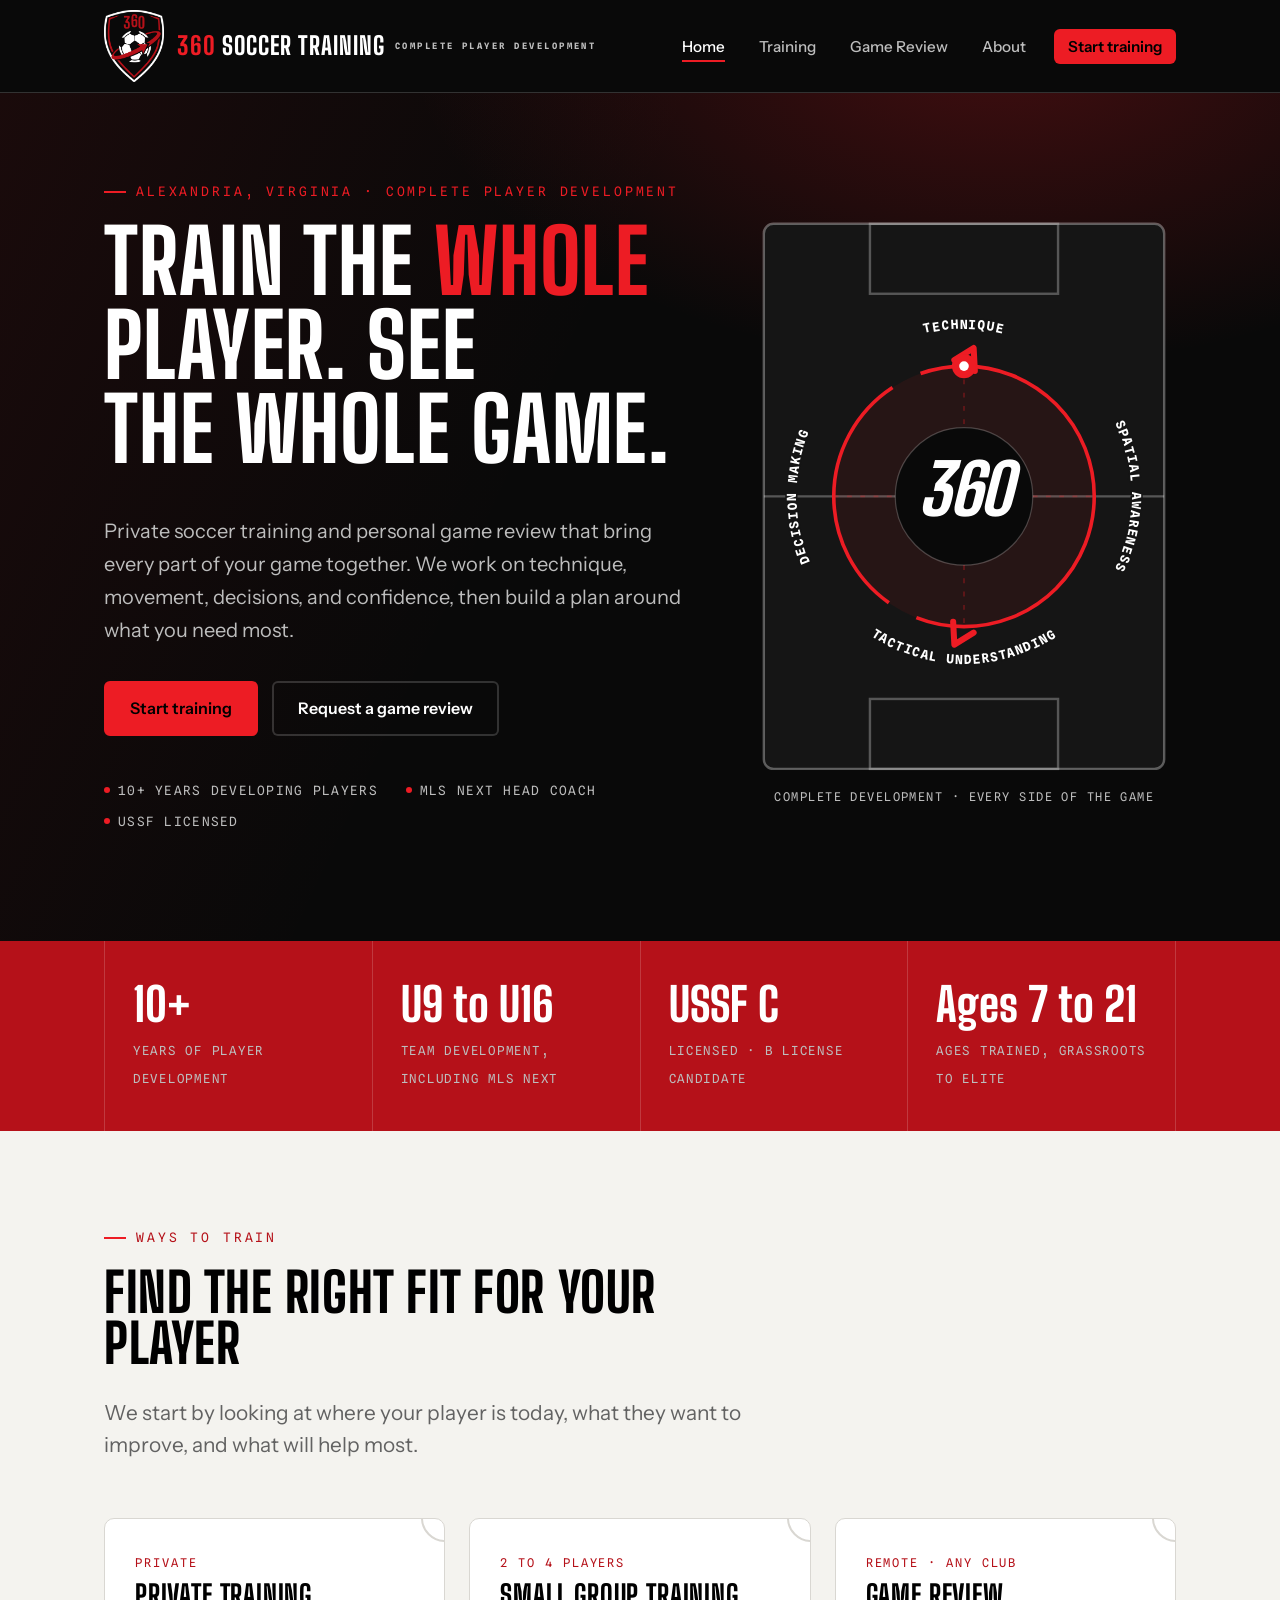
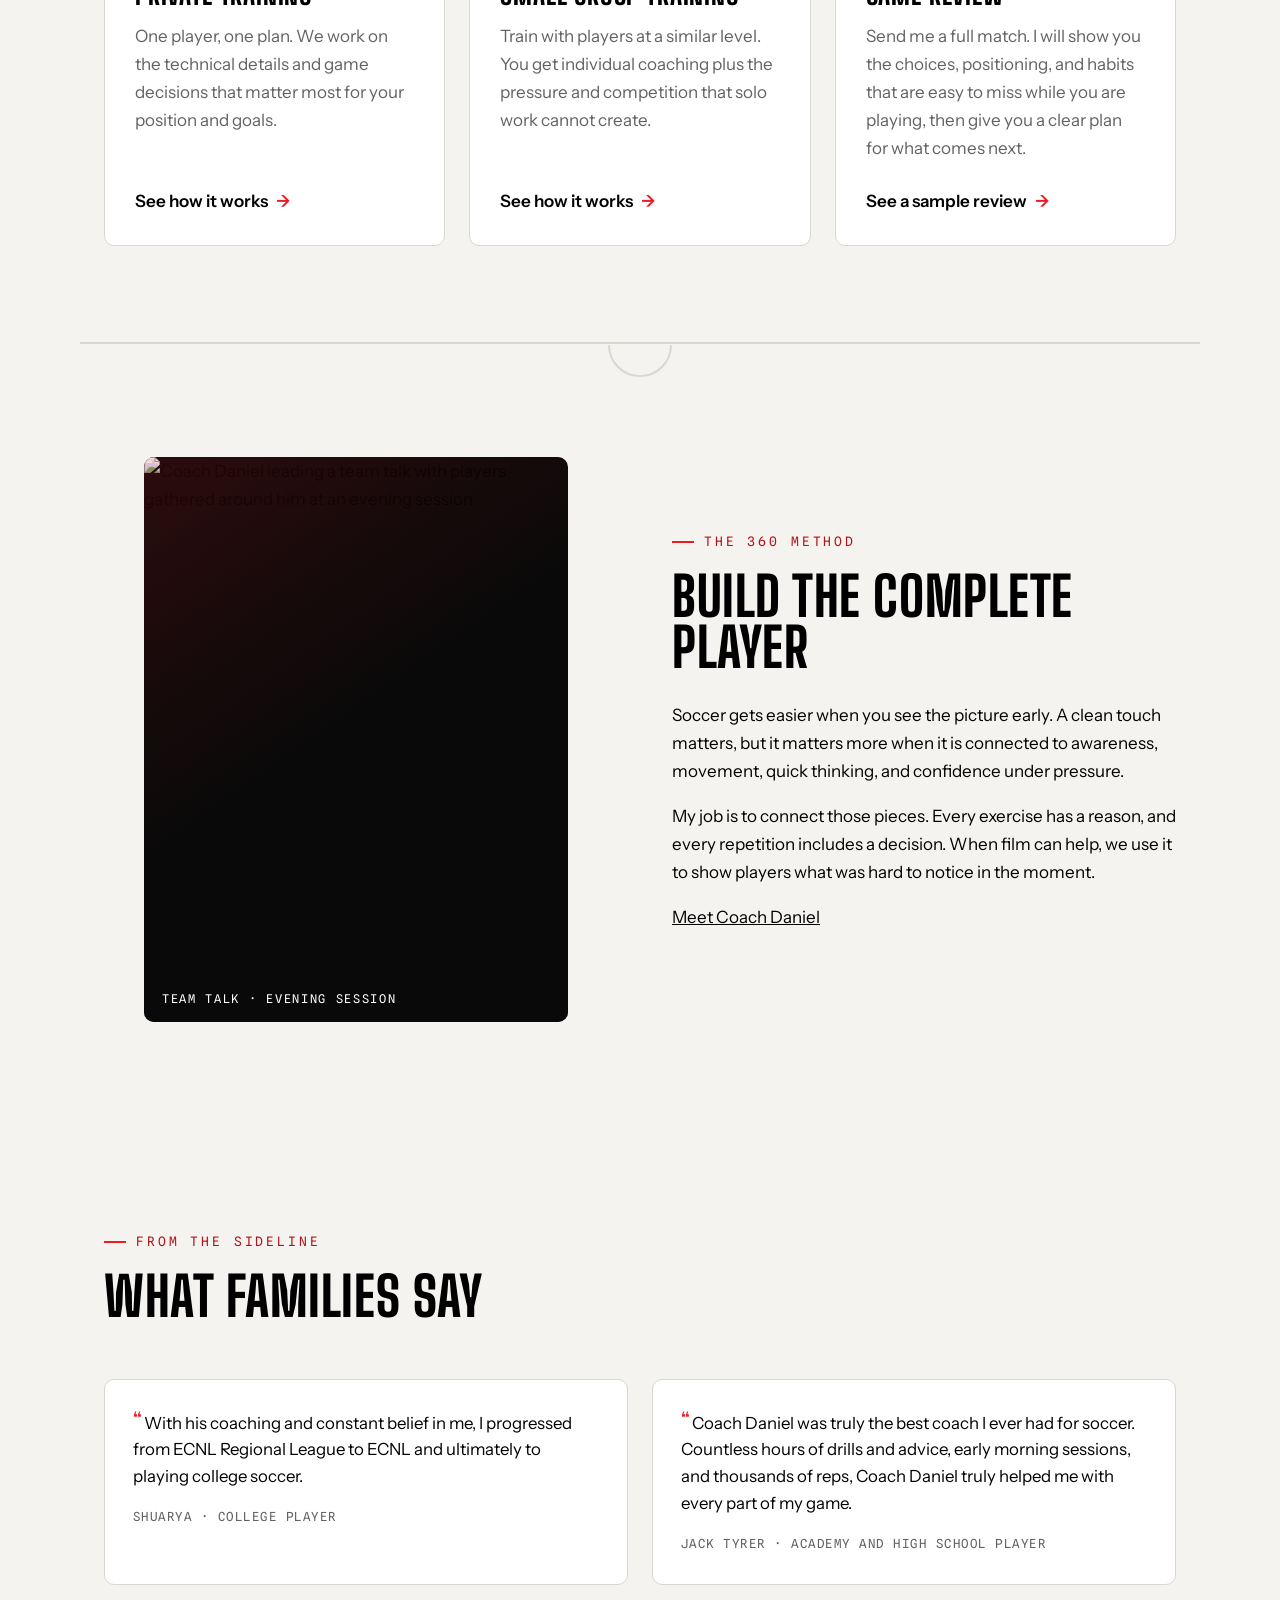
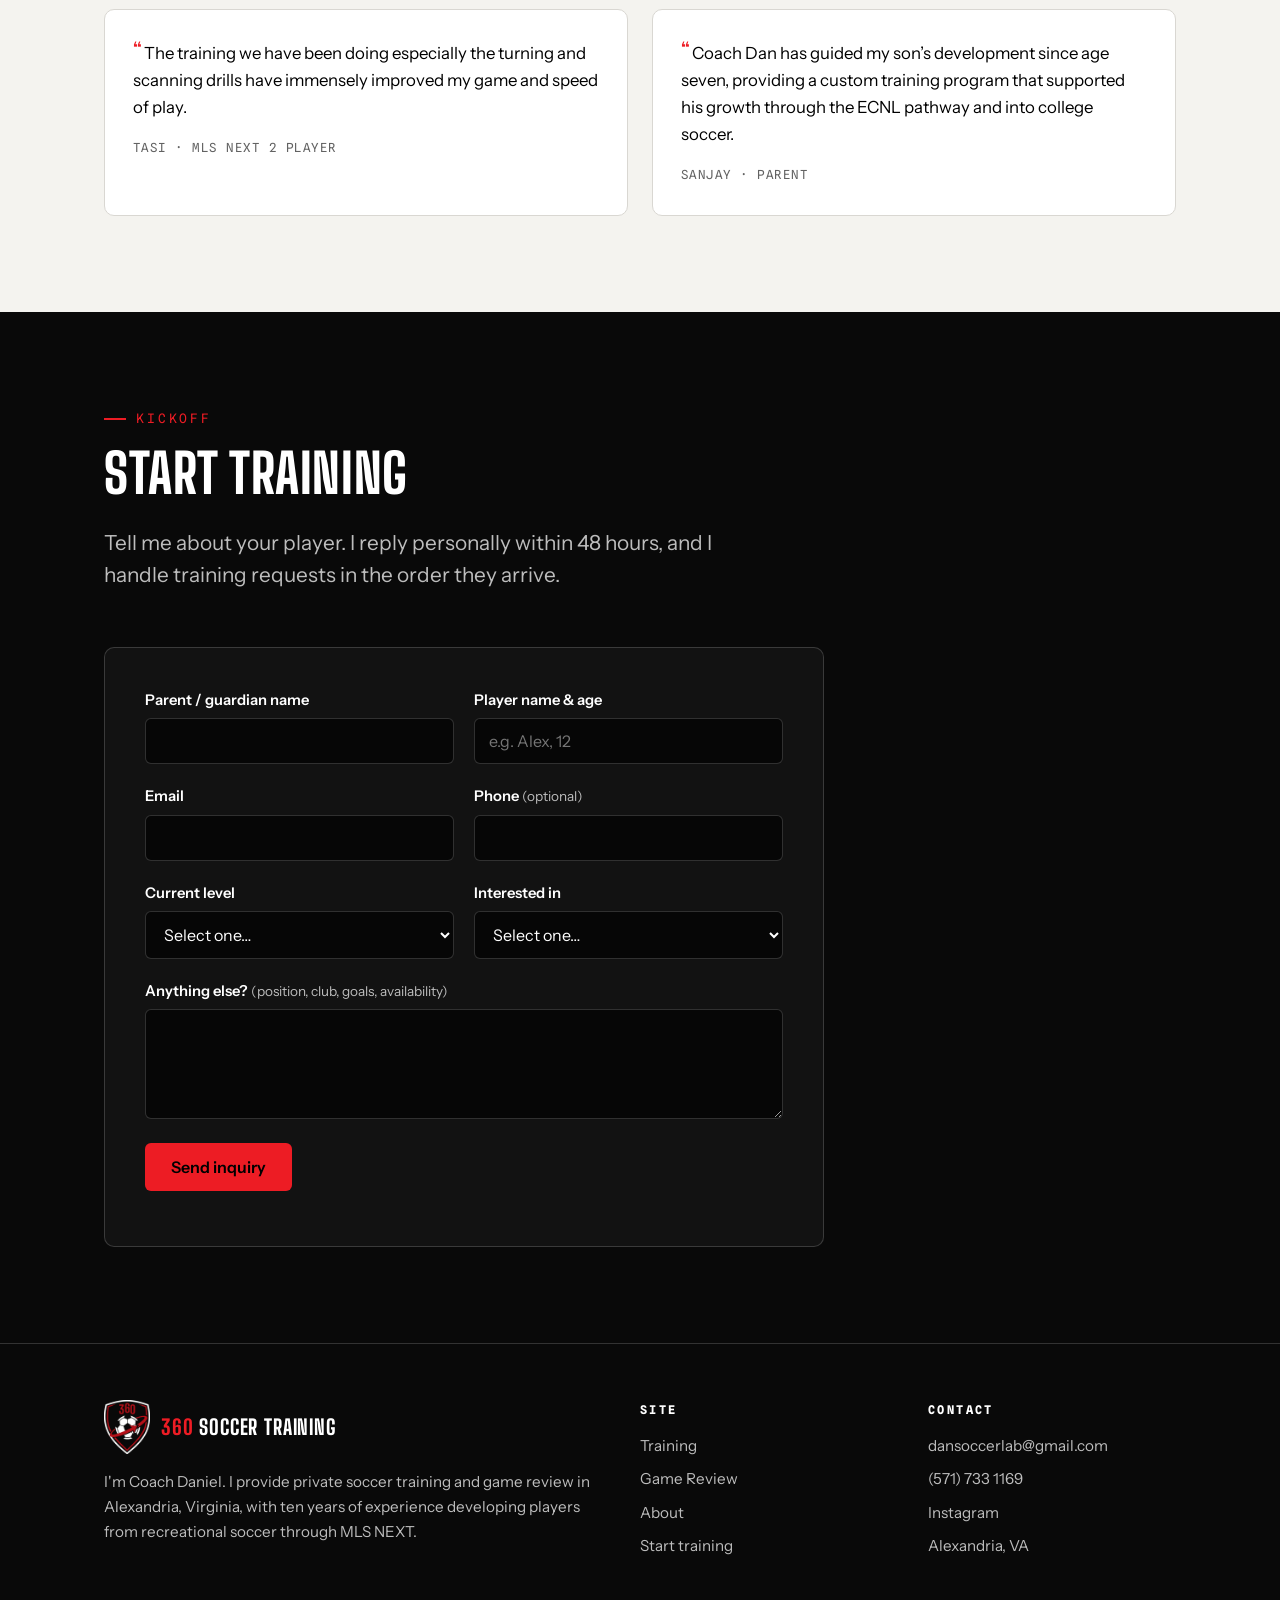
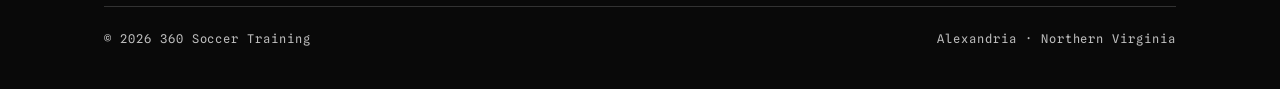
==== index.html @ 2512e30a "Curve and strengthen player development labels" ====
<!DOCTYPE html>
<html lang="en">
<head>
  <meta charset="UTF-8">
  <meta name="viewport" content="width=device-width, initial-scale=1.0">
  <title>360 Soccer Training | Private Soccer Training and Game Review in Alexandria, VA</title>
  <meta name="description" content="360 Soccer Training offers private soccer coaching and personal game review in Alexandria, Virginia. Players improve their technique, awareness, decisions, and confidence.">
  <meta property="og:title" content="360 Soccer Training">
  <meta property="og:description" content="Private training and personal game review that help players see the game clearly and play with confidence.">
  <meta property="og:type" content="website">
  <meta property="og:site_name" content="360 Soccer Training">
  <meta property="og:url" content="https://360-soccer-training.vercel.app/">
  <meta property="og:image" content="https://360-soccer-training.vercel.app/images/og-card.png?v=2">
  <meta property="og:image:width" content="2400">
  <meta property="og:image:height" content="1260">
  <meta name="twitter:card" content="summary_large_image">
  <meta name="twitter:title" content="360 Soccer Training">
  <meta name="twitter:description" content="Private training and personal game review that help players see the game clearly and play with confidence.">
  <meta name="twitter:image" content="https://360-soccer-training.vercel.app/images/og-card.png?v=2">
  <link rel="apple-touch-icon" href="/apple-touch-icon.png?v=2">
  <link rel="icon" type="image/png" href="/images/logo-360-icon.png">
  <link rel="preconnect" href="https://fonts.googleapis.com">
  <link rel="preconnect" href="https://fonts.gstatic.com" crossorigin>
  <link href="https://fonts.googleapis.com/css2?family=Big+Shoulders+Display:wght@600;700;800&amp;family=Instrument+Sans:ital,wght@0,400;0,500;0,600;1,400&amp;family=Spline+Sans+Mono:wght@400;500&amp;display=swap" rel="stylesheet">
  <link rel="stylesheet" href="styles.css">
  <script type="application/ld+json">
  {
    "@context": "https://schema.org",
    "@type": "SportsActivityLocation",
    "name": "360 Soccer Training",
    "description": "Private sessions, small group training, and remote game review for youth soccer players with a USSF licensed coach who has MLS NEXT experience.",
    "url": "https://360-soccer-training.vercel.app/",
    "image": "https://360-soccer-training.vercel.app/images/og-card.png?v=2",
    "email": "dansoccerlab@gmail.com",
    "telephone": "+15717331169",
    "areaServed": [
      { "@type": "City", "name": "Alexandria" },
      { "@type": "AdministrativeArea", "name": "Northern Virginia" }
    ],
    "address": {
      "@type": "PostalAddress",
      "addressLocality": "Alexandria",
      "addressRegion": "VA",
      "addressCountry": "US"
    },
    "founder": {
      "@type": "Person",
      "name": "Coach Daniel",
      "jobTitle": "Soccer Coach",
      "description": "USSF C licensed youth soccer coach and USSF B License candidate with a decade of player development experience, including MLS NEXT head coaching."
    },
    "makesOffer": [
      { "@type": "Offer", "itemOffered": { "@type": "Service", "name": "Private Soccer Training" } },
      { "@type": "Offer", "itemOffered": { "@type": "Service", "name": "Small Group Soccer Training" } },
      { "@type": "Offer", "itemOffered": { "@type": "Service", "name": "Game Review" } }
    ]
  }
  </script>
</head>
<body>
  <a class="skip-link" href="#main">Skip to content</a>

  <header class="site-header">
    <div class="container nav-bar">
      <a class="wordmark" href="index.html" aria-label="360 Soccer Training home">
        <img class="wordmark-logo" src="/images/logo-360.png" alt="" width="30" height="30">
        <span class="brand-number">360&nbsp;</span><span class="brand-name">Soccer Training</span>
        <small>Complete Player Development</small>
      </a>
      <button class="nav-toggle" aria-expanded="false" aria-controls="nav-links" aria-label="Toggle menu">
        <svg class="icon-open" width="26" height="26" viewBox="0 0 24 24" fill="none" stroke="currentColor" stroke-width="2" aria-hidden="true"><path d="M3 6h18M3 12h18M3 18h18"/></svg>
        <svg class="icon-close" width="26" height="26" viewBox="0 0 24 24" fill="none" stroke="currentColor" stroke-width="2" aria-hidden="true"><path d="M5 5l14 14M19 5L5 19"/></svg>
      </button>
      <ul class="nav-links" id="nav-links">
        <li><a href="index.html" aria-current="page">Home</a></li>
        <li><a href="training.html">Training</a></li>
        <li><a href="game-review.html">Game Review</a></li>
        <li><a href="about.html">About</a></li>
        <li><a class="nav-cta" href="#contact">Start training</a></li>
      </ul>
    </div>
  </header>

  <main id="main">

    <!-- ================= HERO ================= -->
    <section class="hero on-dark">
      <div class="container hero-grid">
        <div>
          <p class="eyebrow">Alexandria, Virginia · Complete player development</p>
          <h1>Train the <span class="accent">whole</span><br>player. See<br>the whole game.</h1>
          <p class="hero-sub">Private soccer training and personal game review that bring every part of your game together. We work on technique, movement, decisions, and confidence, then build a plan around what you need most.</p>
          <div class="hero-ctas">
            <a class="btn btn-cone" href="#contact">Start training</a>
            <a class="btn btn-ghost" href="game-review.html">Request a game review</a>
          </div>
          <ul class="hero-cred">
            <li>10+ years developing players</li>
            <li>MLS NEXT head coach</li>
            <li>USSF licensed</li>
          </ul>
        </div>

        <figure class="hero-pitch" aria-hidden="false">
          <svg viewBox="0 0 340 460" role="img" aria-label="Soccer pitch diagram showing the complete 360 player development model">
            <rect x="4" y="4" width="332" height="452" rx="8" fill="#151515" stroke="#ffffff" stroke-opacity="0.32" stroke-width="2"/>
            <line x1="4" y1="230" x2="336" y2="230" stroke="#ffffff" stroke-opacity="0.28" stroke-width="2"/>
            <circle cx="170" cy="230" r="38" fill="none" stroke="#ffffff" stroke-opacity="0.28" stroke-width="2"/>
            <rect x="92" y="4" width="156" height="58" fill="none" stroke="#ffffff" stroke-opacity="0.28" stroke-width="2"/>
            <rect x="92" y="398" width="156" height="58" fill="none" stroke="#ffffff" stroke-opacity="0.28" stroke-width="2"/>
            <circle cx="170" cy="230" r="108" fill="#ed1c24" opacity="0.08"/>
            <circle cx="170" cy="230" r="108" fill="none" stroke="#ed1c24" stroke-width="3" stroke-dasharray="210 26"/>
            <path d="M162 117l16-10 1 19M178 343l-16 10-1-19" fill="none" stroke="#ed1c24" stroke-width="5" stroke-linecap="round" stroke-linejoin="round"/>
            <path d="M170 122V338M62 230H278" stroke="#ed1c24" stroke-opacity="0.3" stroke-width="1.5" stroke-dasharray="4 7"/>
            <circle cx="170" cy="230" r="57" fill="#090909" stroke="#ffffff" stroke-opacity="0.22"/>
            <text x="170" y="246" fill="#ffffff" font-family="'Big Shoulders Display', sans-serif" font-size="58" font-style="italic" font-weight="800" letter-spacing="-2" text-anchor="middle">360</text>
            <defs>
              <path id="label-top" d="M71.7 131.7 A139 139 0 0 1 268.3 131.7"/>
              <path id="label-right" d="M268.3 131.7 A139 139 0 0 1 268.3 328.3"/>
              <path id="label-bottom" d="M71.7 328.3 A139 139 0 0 0 268.3 328.3"/>
              <path id="label-left" d="M71.7 328.3 A139 139 0 0 1 71.7 131.7"/>
            </defs>
            <g fill="#ffffff" stroke="#151515" stroke-width="2.5" paint-order="stroke fill" font-family="'Spline Sans Mono', monospace" font-size="10.5" font-weight="700" letter-spacing="0.8" text-anchor="middle">
              <text><textPath href="#label-top" startOffset="50%">TECHNIQUE</textPath></text>
              <text><textPath href="#label-right" startOffset="50%">SPATIAL AWARENESS</textPath></text>
              <text><textPath href="#label-bottom" startOffset="50%">TACTICAL UNDERSTANDING</textPath></text>
              <text><textPath href="#label-left" startOffset="50%">DECISION MAKING</textPath></text>
            </g>
            <g class="ball">
              <circle cx="170" cy="122" r="10" fill="#ed1c24"/>
              <circle cx="170" cy="122" r="4" fill="#ffffff"/>
            </g>
          </svg>
          <figcaption>Complete development · every side of the game</figcaption>
        </figure>
      </div>
    </section>

    <!-- ================= CREDENTIAL BAND ================= -->
    <section class="cred-band" aria-label="Coaching credentials">
      <div class="container">
        <div class="cred-grid">
          <div class="cred-cell reveal">
            <span class="big">10+</span>
            <span class="label">Years of player development</span>
          </div>
          <div class="cred-cell reveal">
            <span class="big">U9 to U16</span>
            <span class="label">Team development, including MLS NEXT</span>
          </div>
          <div class="cred-cell reveal">
            <span class="big">USSF C</span>
            <span class="label">Licensed · B License candidate</span>
          </div>
          <div class="cred-cell reveal">
            <span class="big">Ages 7 to 21</span>
            <span class="label">Ages trained, grassroots to elite</span>
          </div>
        </div>
      </div>
    </section>

    <!-- ================= OFFERS ================= -->
    <section class="section on-light">
      <div class="container">
        <div class="section-head">
          <p class="eyebrow">Ways to train</p>
          <h2>Find the right fit for your player</h2>
          <p class="lede">We start by looking at where your player is today, what they want to improve, and what will help most.</p>
        </div>
        <div class="card-grid">
          <article class="card reveal">
            <span class="card-tag">Private</span>
            <h3>Private Training</h3>
            <p>One player, one plan. We work on the technical details and game decisions that matter most for your position and goals.</p>
            <a class="card-link" href="training.html">See how it works</a>
          </article>
          <article class="card reveal">
            <span class="card-tag">2 to 4 players</span>
            <h3>Small Group Training</h3>
            <p>Train with players at a similar level. You get individual coaching plus the pressure and competition that solo work cannot create.</p>
            <a class="card-link" href="training.html#small-group">See how it works</a>
          </article>
          <article class="card reveal">
            <span class="card-tag">Remote · Any club</span>
            <h3>Game Review</h3>
            <p>Send me a full match. I will show you the choices, positioning, and habits that are easy to miss while you are playing, then give you a clear plan for what comes next.</p>
            <a class="card-link" href="game-review.html">See a sample review</a>
          </article>
        </div>
      </div>
    </section>

    <div class="pitch-divider" role="presentation"></div>

    <!-- ================= PHILOSOPHY ================= -->
    <section class="section">
      <div class="container split">
        <figure class="photo reveal" style="aspect-ratio: 3 / 4;">
          <img src="images/coach-team.jpg" alt="Coach Daniel leading a team talk with players gathered around him at an evening session" loading="lazy">
          <figcaption>Team talk · evening session</figcaption>
        </figure>
        <div class="reveal">
          <p class="eyebrow">The 360 method</p>
          <h2>Build the complete player</h2>
          <p>Soccer gets easier when you see the picture early. A clean touch matters, but it matters more when it is connected to awareness, movement, quick thinking, and confidence under pressure.</p>
          <p>My job is to connect those pieces. Every exercise has a reason, and every repetition includes a decision. When film can help, we use it to show players what was hard to notice in the moment.</p>
          <p><a class="card-link" href="about.html">Meet Coach Daniel</a></p>
        </div>
      </div>
    </section>

    <!-- ================= QUOTES ================= -->
    <section class="section on-light" aria-label="What families say">
      <div class="container">
        <div class="section-head">
          <p class="eyebrow">From the sideline</p>
          <h2>What families say</h2>
        </div>
        <div class="quote-grid">
          <figure class="quote reveal">
            <p>With his coaching and constant belief in me, I progressed from ECNL Regional League to ECNL and ultimately to playing college soccer.</p>
            <figcaption>Shuarya · College player</figcaption>
          </figure>
          <figure class="quote reveal">
            <p>Coach Daniel was truly the best coach I ever had for soccer. Countless hours of drills and advice, early morning sessions, and thousands of reps, Coach Daniel truly helped me with every part of my game.</p>
            <figcaption>Jack Tyrer · Academy and high school player</figcaption>
          </figure>
          <figure class="quote reveal">
            <p>The training we have been doing especially the turning and scanning drills have immensely improved my game and speed of play.</p>
            <figcaption>Tasi · MLS NEXT 2 player</figcaption>
          </figure>
          <figure class="quote reveal">
            <p>Coach Dan has guided my son’s development since age seven, providing a custom training program that supported his growth through the ECNL pathway and into college soccer.</p>
            <figcaption>Sanjay · Parent</figcaption>
          </figure>
        </div>
      </div>
    </section>

    <!-- ================= CONTACT ================= -->
    <section class="section on-night" id="contact">
      <div class="container">
        <div class="section-head">
          <p class="eyebrow">Kickoff</p>
          <h2>Start training</h2>
          <p class="lede">Tell me about your player. I reply personally within 48 hours, and I handle training requests in the order they arrive.</p>
        </div>

        <form class="form-shell" action="https://formspree.io/f/mjgnkwee" method="POST" data-dsl-form novalidate="">
          <div class="form-grid">
            <div>
              <label for="c-parent">Parent / guardian name</label>
              <input id="c-parent" name="parent_name" type="text" autocomplete="name" required>
            </div>
            <div>
              <label for="c-player">Player name &amp; age</label>
              <input id="c-player" name="player_name_age" type="text" placeholder="e.g. Alex, 12" required>
            </div>
            <div>
              <label for="c-email">Email</label>
              <input id="c-email" name="email" type="email" autocomplete="email" required>
            </div>
            <div>
              <label for="c-phone">Phone <span class="hint">(optional)</span></label>
              <input id="c-phone" name="phone" type="tel" autocomplete="tel">
            </div>
            <div>
              <label for="c-level">Current level</label>
              <select id="c-level" name="current_level" required>
                <option value="">Select one…</option>
                <option>Recreational</option>
                <option>Travel / club</option>
                <option>ECNL / MLS NEXT / academy</option>
                <option>High school</option>
                <option>College</option>
              </select>
            </div>
            <div>
              <label for="c-interest">Interested in</label>
              <select id="c-interest" name="interested_in" required>
                <option value="">Select one…</option>
                <option>Private training</option>
                <option>Small group training</option>
                <option>Game Review</option>
                <option>Not sure yet</option>
              </select>
            </div>
            <div class="full">
              <label for="c-msg">Anything else? <span class="hint">(position, club, goals, availability)</span></label>
              <textarea id="c-msg" name="message"></textarea>
            </div>
          </div>
          <input type="text" name="_gotcha" class="hp-field" tabindex="-1" autocomplete="off" aria-hidden="true">
          <input type="hidden" name="_subject" value="New training inquiry | 360 Soccer Training website">
          <div class="form-status" role="status" aria-live="polite"></div>
          <p class="form-note"><button class="btn btn-cone" type="submit" data-label="Send inquiry">Send inquiry</button></p>
        </form>
      </div>
    </section>

  </main>

  <footer class="site-footer">
    <div class="container">
      <div class="footer-grid">
        <div>
          <a class="wordmark" href="index.html" aria-label="360 Soccer Training home">
            <img class="wordmark-logo" src="/images/logo-360.png" alt="" width="30" height="30">
            <span class="brand-number">360&nbsp;</span><span class="brand-name">Soccer Training</span>
          </a>
          <p style="margin-top:14px; max-width: 32em;">I'm Coach Daniel. I provide private soccer training and game review in Alexandria, Virginia, with ten years of experience developing players from recreational soccer through MLS NEXT.</p>
        </div>
        <div>
          <h4>Site</h4>
          <ul>
            <li><a href="training.html">Training</a></li>
            <li><a href="game-review.html">Game Review</a></li>
            <li><a href="about.html">About</a></li>
            <li><a href="index.html#contact">Start training</a></li>
          </ul>
        </div>
        <div>
          <h4>Contact</h4>
          <ul>
            <!-- SWAP: replace Instagram placeholder with Daniel's real Instagram URL -->
            <li><a href="mailto:dansoccerlab@gmail.com">dansoccerlab@gmail.com</a></li>
            <li><a href="tel:+15717331169">(571) 733 1169</a></li>
            <li><a href="https://instagram.com" rel="noopener">Instagram</a></li>
            <li>Alexandria, VA</li>
          </ul>
        </div>
      </div>
      <div class="footer-bottom">
        <span>© <span id="year">2026</span> 360 Soccer Training</span>
        <span>Alexandria · Northern Virginia</span>
      </div>
    </div>
  </footer>

  <script src="main.js"></script>
</body>
</html>
---- styles.css ----
/* ============================================================
   360 SOCCER TRAINING — Complete Player Development
   Palette:  red #ED1C24 · black #090909 · charcoal #151515
             white #FFFFFF · paper #F4F3EF · ink #000000
   Type:     Big Shoulders Display (display) · Instrument Sans (body)
             Spline Sans Mono (utility / match clock)
   ============================================================ */

:root {
  --turf: #b51119;
  --night: #090909;
  --pine: #151515;
  --pine-soft: #343434;
  --chalk: #ffffff;
  --paper: #f4f3ef;
  --ink: #000000;
  --muted: #626262;
  --muted-dark: #bdbdbd;
  --cone: #ed1c24;
  --cone-deep: #b51119;
  --line: #d9d7d2;
  --line-dark: rgba(255, 255, 255, 0.17);
  --radius: 10px;
  --container: 1120px;
  --header-height: 92px;
  --font-display: "Big Shoulders Display", "Arial Narrow", sans-serif;
  --font-body: "Instrument Sans", "Helvetica Neue", Arial, sans-serif;
  --font-mono: "Spline Sans Mono", "SFMono-Regular", Consolas, monospace;
}

* { box-sizing: border-box; }

html { scroll-behavior: smooth; }
section[id], [id="contact"] { scroll-margin-top: calc(var(--header-height) + 12px); }
a, button { -webkit-tap-highlight-color: transparent; }
@media (prefers-reduced-motion: reduce) {
  html { scroll-behavior: auto; }
}

body {
  margin: 0;
  font-family: var(--font-body);
  font-size: 1.0625rem;
  line-height: 1.65;
  color: var(--ink);
  background: var(--paper);
  -webkit-font-smoothing: antialiased;
}

img { max-width: 100%; display: block; }

a { color: inherit; }

:focus-visible {
  outline: 3px solid var(--cone);
  outline-offset: 2px;
  border-radius: 2px;
}

.container {
  max-width: var(--container);
  margin: 0 auto;
  padding: 0 24px;
}

.skip-link {
  position: absolute;
  left: -9999px;
  top: 0;
  background: var(--cone);
  color: var(--ink);
  padding: 10px 18px;
  font-weight: 600;
  z-index: 200;
}
.skip-link:focus { left: 12px; top: 12px; }

/* ------------------------------------------------ typography */

h1, h2, h3 {
  font-family: var(--font-display);
  text-transform: uppercase;
  line-height: 0.95;
  letter-spacing: 0.01em;
  margin: 0 0 0.5em;
  font-weight: 800;
}

h1 { font-size: clamp(3rem, 8vw, 5.5rem); }
h2 { font-size: clamp(2.2rem, 5vw, 3.4rem); }
h3 { font-size: clamp(1.35rem, 3vw, 1.7rem); letter-spacing: 0.03em; }

p { margin: 0 0 1em; }

.eyebrow {
  font-family: var(--font-mono);
  font-size: 0.8125rem;
  letter-spacing: 0.22em;
  text-transform: uppercase;
  color: var(--cone-deep);
  display: flex;
  flex-wrap: wrap;
  align-items: center;
  gap: 10px;
  margin: 0 0 18px;
}
.eyebrow::before {
  content: "";
  width: 22px;
  height: 2px;
  background: var(--cone);
  flex: none;
}
.on-dark .eyebrow { color: var(--chalk); }
.on-dark .eyebrow::before { background: var(--chalk); }
.on-night .eyebrow,
.hero .eyebrow { color: var(--cone); }
.on-night .eyebrow::before,
.hero .eyebrow::before { background: var(--cone); }

.lede {
  font-size: clamp(1.125rem, 2vw, 1.3rem);
  line-height: 1.55;
  color: var(--muted);
  max-width: 34em;
}
.on-dark .lede,
.on-night .lede { color: var(--muted-dark); }

.mono {
  font-family: var(--font-mono);
  font-size: 0.85em;
  letter-spacing: 0.04em;
}

/* ------------------------------------------------ buttons */

.btn {
  display: inline-flex;
  align-items: center;
  gap: 10px;
  font-family: var(--font-body);
  font-weight: 600;
  font-size: 1rem;
  text-decoration: none;
  border: 0;
  cursor: pointer;
  padding: 14px 26px;
  border-radius: 6px;
  transition: transform 0.15s ease, background-color 0.15s ease, color 0.15s ease;
}
.btn:active { transform: translateY(1px); }

.btn-cone {
  background: var(--cone);
  color: var(--ink);
}
.btn-cone:hover { background: var(--cone-deep); color: var(--chalk); }

.btn-ghost {
  background: transparent;
  color: var(--ink);
  box-shadow: inset 0 0 0 2px var(--ink);
}
.btn-ghost:hover { background: var(--ink); color: var(--chalk); }

.on-dark .btn-ghost,
.on-night .btn-ghost {
  color: var(--chalk);
  box-shadow: inset 0 0 0 2px var(--line-dark);
}
.on-dark .btn-ghost:hover,
.on-night .btn-ghost:hover { background: var(--chalk); color: var(--ink); box-shadow: inset 0 0 0 2px var(--chalk); }

/* ------------------------------------------------ header / nav */

.site-header {
  position: sticky;
  top: 0;
  z-index: 100;
  background: var(--night);
  border-bottom: 1px solid var(--line-dark);
}

.nav-bar {
  display: flex;
  align-items: center;
  justify-content: space-between;
  gap: 24px;
  min-height: var(--header-height);
}

.wordmark {
  font-family: var(--font-display);
  font-weight: 800;
  font-size: 1.55rem;
  letter-spacing: 0.04em;
  text-transform: uppercase;
  color: var(--chalk);
  text-decoration: none;
  display: flex;
  align-items: center;
  line-height: 1;
  min-width: 0;
}
.wordmark-logo {
  width: 46px;
  height: 55px;
  margin-right: 11px;
  flex: none;
  display: block;
  object-fit: contain;
}
.site-header .wordmark-logo {
  width: 60px;
  height: 72px;
  margin-right: 13px;
}
.wordmark .half,
.wordmark .brand-number { color: var(--cone); }
.wordmark .slash { color: var(--cone); margin: 0 2px; font-weight: 700; }
.wordmark .space { color: var(--muted-dark); }
.wordmark .lab,
.wordmark .brand-name { color: var(--chalk); }
.wordmark small {
  font-family: var(--font-mono);
  font-size: 0.55rem;
  letter-spacing: 0.28em;
  color: var(--muted-dark);
  margin-left: 10px;
  display: none;
}
@media (min-width: 1180px) {
  .wordmark small { display: inline; }
}

.nav-links {
  display: flex;
  align-items: center;
  gap: 6px;
  list-style: none;
  margin: 0;
  padding: 0;
}
.nav-links a {
  text-decoration: none;
  color: var(--muted-dark);
  font-size: 0.95rem;
  font-weight: 500;
  padding: 8px 14px;
  border-radius: 6px;
  transition: color 0.15s ease;
}
.nav-links a:hover { color: var(--chalk); }
.nav-links a[aria-current="page"] {
  color: var(--chalk);
  position: relative;
}
.nav-links a[aria-current="page"]::after {
  content: "";
  position: absolute;
  left: 14px;
  right: 14px;
  bottom: 2px;
  height: 2px;
  background: var(--cone);
}
.nav-links .nav-cta {
  background: var(--cone);
  color: var(--ink);
  font-weight: 600;
  margin-left: 8px;
}
.nav-links .nav-cta:hover { background: var(--cone-deep); color: var(--chalk); }

.nav-toggle {
  display: none;
  background: none;
  border: 0;
  cursor: pointer;
  padding: 10px;
  color: var(--chalk);
}
.nav-toggle svg { display: block; }
.nav-toggle .icon-close { display: none; }
.nav-toggle[aria-expanded="true"] .icon-open { display: none; }
.nav-toggle[aria-expanded="true"] .icon-close { display: block; }

@media (max-width: 1120px) {
  :root { --header-height: 78px; }
  .site-header .wordmark-logo { width: 48px; height: 57px; margin-right: 9px; }
  .wordmark { font-size: 1.28rem; letter-spacing: 0.03em; }
  .nav-toggle { display: block; }
  .nav-links {
    position: fixed;
    top: var(--header-height);
    left: 0;
    right: 0;
    bottom: 0;
    height: calc(100vh - var(--header-height));
    height: calc(100dvh - var(--header-height));
    overflow-y: auto;
    flex-direction: column;
    align-items: stretch;
    gap: 0;
    background: var(--night);
    border-top: 1px solid var(--line-dark);
    padding: 18px 20px 32px;
    display: none;
    z-index: 99;
  }
  .nav-links.open { display: flex; }
  body.menu-open { overflow: hidden; }
  .nav-links a { display: block; width: 100%; padding: 16px 12px; font-size: 1.15rem; border-bottom: 1px solid rgba(255,255,255,0.07); }
  .nav-links li:last-of-type a.nav-cta { border-bottom: 0; }
  .nav-links a[aria-current="page"]::after { left: 12px; right: auto; width: 28px; }
  .nav-links .nav-cta { margin: 12px 12px 0; text-align: center; justify-content: center; display: block; }
}

@media (max-width: 480px) {
  :root { --header-height: 72px; }
  .wordmark { font-size: 1.02rem; letter-spacing: 0.025em; }
  .site-header .wordmark-logo { width: 46px; height: 55px; margin-right: 7px; }
  .nav-bar { gap: 10px; }
}

/* ------------------------------------------------ sections */

.section { padding: 96px 0; }
.section-tight { padding: 72px 0; }

.on-dark {
  background: var(--turf);
  color: var(--chalk);
}
.on-night {
  background: var(--night);
  color: var(--chalk);
}

.section-head { max-width: 640px; margin-bottom: 56px; }
.section-head.center { margin-left: auto; margin-right: auto; text-align: center; }
.section-head.center .eyebrow { justify-content: center; }

/* Training page video hero */
.training-hero {
  position: relative;
  isolation: isolate;
  display: flex;
  align-items: center;
  min-height: 590px;
  overflow: hidden;
  background: var(--night);
}
.training-hero-media,
.training-hero-media::after,
.training-hero-video {
  position: absolute;
  inset: 0;
}
.training-hero-media {
  z-index: -1;
  background: var(--night);
}
.training-hero-media::after {
  content: "";
  z-index: 2;
  background:
    linear-gradient(90deg, rgba(9, 9, 9, 0.91) 0%, rgba(9, 9, 9, 0.79) 47%, rgba(9, 9, 9, 0.48) 100%),
    linear-gradient(180deg, rgba(181, 17, 25, 0.16), rgba(9, 9, 9, 0.5));
  pointer-events: none;
}
.training-hero-video {
  width: 100%;
  height: 100%;
  object-fit: cover;
  object-position: center var(--desktop-focus-y, 52%);
  opacity: 1;
  filter: saturate(0.82) contrast(1.07) brightness(0.86);
  transform: scale(1.045);
}
.training-hero-content { width: 100%; }
.training-hero .section-head { max-width: 700px; }
.training-hero .lede {
  color: rgba(255, 255, 255, 0.8);
  text-shadow: 0 1px 18px rgba(0, 0, 0, 0.52);
}
.training-hero h1 { text-shadow: 0 2px 24px rgba(0, 0, 0, 0.48); }

@media (max-width: 700px) {
  .training-hero {
    min-height: 560px;
    padding-top: 64px;
    padding-bottom: 64px;
  }
  .training-hero-media::after {
    background:
      linear-gradient(90deg, rgba(9, 9, 9, 0.54), rgba(9, 9, 9, 0.28)),
      linear-gradient(180deg, rgba(181, 17, 25, 0.03), rgba(9, 9, 9, 0.24));
  }
  .training-hero-video {
    object-position: var(--mobile-focus-x, 50%) var(--mobile-focus-y, 55%);
    filter: saturate(0.95) contrast(1.03) brightness(1.07);
  }
}

/* pitch-line divider between light sections */
.pitch-divider {
  height: 0;
  border-top: 2px solid var(--line);
  position: relative;
  max-width: var(--container);
  margin: 0 auto;
}
.pitch-divider::after {
  content: "";
  position: absolute;
  top: -31px;
  left: 50%;
  width: 60px;
  height: 60px;
  transform: translateX(-50%);
  border: 2px solid var(--line);
  border-radius: 50%;
  clip-path: inset(50% 0 0 0);
  background: transparent;
}

/* ------------------------------------------------ hero */

.hero {
  position: relative;
  background:
    radial-gradient(900px 520px at 78% -8%, rgba(227, 27, 35, 0.27), transparent 66%),
    linear-gradient(115deg, rgba(227, 27, 35, 0.08), transparent 42%),
    var(--night);
  color: var(--chalk);
  overflow: hidden;
}

.hero-grid {
  display: grid;
  grid-template-columns: minmax(0, 7fr) minmax(0, 5fr);
  gap: 56px;
  align-items: center;
  padding-top: 88px;
  padding-bottom: 96px;
}
.hero-grid > * { min-width: 0; }

.hero h1 .accent { color: var(--cone); }

.hero-sub {
  font-size: clamp(1.1rem, 2vw, 1.25rem);
  color: var(--muted-dark);
  max-width: 30em;
  margin: 22px 0 34px;
}

.hero-ctas { display: flex; flex-wrap: wrap; gap: 14px; }

.hero-cred {
  margin-top: 44px;
  display: flex;
  flex-wrap: wrap;
  gap: 10px 28px;
  padding: 0;
  list-style: none;
  font-family: var(--font-mono);
  font-size: 0.8rem;
  letter-spacing: 0.1em;
  text-transform: uppercase;
  color: var(--muted-dark);
}
.hero-cred li { display: flex; align-items: center; gap: 8px; }
.hero-cred li::before { content: ""; width: 6px; height: 6px; background: var(--cone); border-radius: 50%; flex: none; }

.hero-pitch { justify-self: center; width: 100%; max-width: 410px; }
.hero-pitch svg { width: 100%; height: auto; display: block; }
.hero-pitch figcaption {
  font-family: var(--font-mono);
  font-size: 0.75rem;
  letter-spacing: 0.12em;
  text-transform: uppercase;
  color: var(--muted-dark);
  text-align: center;
  margin-top: 14px;
}

@media (max-width: 860px) {
  .hero-grid { grid-template-columns: 1fr; padding-top: 64px; padding-bottom: 72px; }
  .hero-pitch { max-width: 300px; }
}

@media (max-width: 420px) {
  .hero-ctas { display: grid; grid-template-columns: 1fr; }
  .hero-ctas .btn { justify-content: center; }
}

@media (prefers-reduced-motion: no-preference) {
  .hero .ball {
    transform-origin: 170px 230px;
    animation: orbit360 8s linear infinite;
  }
  @keyframes orbit360 { to { transform: rotate(360deg); } }
}

/* ------------------------------------------------ credential band */

.cred-band { background: var(--turf); color: var(--chalk); }
.cred-grid {
  display: grid;
  grid-template-columns: repeat(4, 1fr);
  border-left: 1px solid var(--line-dark);
}
.cred-cell {
  border-right: 1px solid var(--line-dark);
  padding: 40px 28px;
}
.cred-cell .big {
  font-family: var(--font-display);
  font-weight: 800;
  font-size: clamp(2rem, 4vw, 2.9rem);
  line-height: 1;
  display: block;
  margin-bottom: 8px;
}
.cred-cell .label {
  font-family: var(--font-mono);
  font-size: 0.78rem;
  letter-spacing: 0.14em;
  text-transform: uppercase;
  color: var(--muted-dark);
}
@media (max-width: 860px) {
  .cred-grid { grid-template-columns: repeat(2, 1fr); border-top: 1px solid var(--line-dark); }
  .cred-cell { border-bottom: 1px solid var(--line-dark); padding: 28px 20px; }
}

/* ------------------------------------------------ cards */

.card-grid {
  display: grid;
  grid-template-columns: repeat(3, 1fr);
  gap: 24px;
}
@media (max-width: 900px) { .card-grid { grid-template-columns: 1fr; } }

.card {
  background: var(--chalk);
  border: 1px solid var(--line);
  border-radius: var(--radius);
  padding: 34px 30px 30px;
  position: relative;
  overflow: hidden;
  display: flex;
  flex-direction: column;
}
/* pitch corner-arc motif */
.card::before {
  content: "";
  position: absolute;
  top: -1px;
  right: -1px;
  width: 44px;
  height: 44px;
  border: 2px solid var(--line);
  border-radius: 50%;
  transform: translate(50%, -50%);
}
.card h3 { margin-top: 10px; }
.card .card-tag {
  font-family: var(--font-mono);
  font-size: 0.75rem;
  letter-spacing: 0.16em;
  text-transform: uppercase;
  color: var(--cone-deep);
}
.card p { color: var(--muted); flex: 1; }
.card .card-link {
  font-weight: 600;
  text-decoration: none;
  color: var(--ink);
  display: inline-flex;
  align-items: center;
  gap: 8px;
  margin-top: 8px;
}
.card .card-link::after { content: "→"; color: var(--cone); transition: transform 0.15s ease; }
.card .card-link:hover::after { transform: translateX(4px); }

/* ------------------------------------------------ photo treatment */

.photo {
  border-radius: var(--radius);
  overflow: hidden;
  position: relative;
  background: var(--night);
}
.photo img { width: 100%; height: 100%; object-fit: cover; }
.photo img { filter: grayscale(0.2) saturate(0.72) contrast(1.08); }
.photo::after {
  content: "";
  position: absolute;
  inset: 0;
  background: linear-gradient(145deg, rgba(227, 27, 35, 0.16), transparent 48%);
  pointer-events: none;
}
.photo figcaption {
  position: absolute;
  z-index: 1;
  left: 0;
  bottom: 0;
  right: 0;
  padding: 40px 18px 14px;
  background: linear-gradient(transparent, rgba(9, 9, 9, 0.9));
  color: var(--chalk);
  font-family: var(--font-mono);
  font-size: 0.75rem;
  letter-spacing: 0.14em;
  text-transform: uppercase;
}

/* ------------------------------------------------ split layout */

.split {
  display: grid;
  grid-template-columns: repeat(2, minmax(0, 1fr));
  gap: 64px;
  align-items: center;
}
@media (max-width: 900px) { .split { grid-template-columns: 1fr; gap: 40px; } }

/* ------------------------------------------------ game review */

.film-frame-wrap {
  display: grid;
  grid-template-columns: minmax(0, 7fr) minmax(0, 5fr);
  gap: 32px;
  align-items: center;
}
@media (max-width: 980px) { .film-frame-wrap { grid-template-columns: 1fr; } }

.film-frame {
  background: #050505;
  border: 1px solid var(--line-dark);
  border-radius: var(--radius);
  padding: 18px;
  position: relative;
}
.film-frame svg { width: 100%; height: auto; display: block; border-radius: 6px; }

.film-frame .frame-meta {
  display: flex;
  justify-content: space-between;
  align-items: center;
  font-family: var(--font-mono);
  font-size: 0.75rem;
  letter-spacing: 0.12em;
  text-transform: uppercase;
  color: var(--muted-dark);
  padding: 12px 4px 0;
}
.film-frame .rec {
  display: inline-flex;
  align-items: center;
  gap: 7px;
  color: var(--cone);
}
.film-frame .rec::before {
  content: "";
  width: 8px;
  height: 8px;
  border-radius: 50%;
  background: var(--cone);
}
@media (prefers-reduced-motion: no-preference) {
  .film-frame .rec::before { animation: blink 1.6s steps(2, start) infinite; }
  @keyframes blink { to { visibility: hidden; } }
}

.film-notes { display: flex; flex-direction: column; gap: 10px; }

.film-note-panel {
  display: flex;
  flex-direction: column;
  justify-content: center;
  min-width: 0;
}

/* carousel controls (both breakpoints) */
.film-carousel-controls {
  display: flex;
  align-items: center;
  justify-content: center;
  gap: 18px;
  margin-top: 18px;
}
.film-dots { display: flex; gap: 10px; }
.film-dot {
  width: 9px;
  height: 9px;
  border-radius: 50%;
  border: 0;
  padding: 0;
  background: rgba(255, 255, 255, 0.25);
  cursor: pointer;
  transition: background-color 0.2s ease, transform 0.2s ease;
}
.film-dot.active { background: var(--cone); transform: scale(1.25); }
.car-btn {
  background: transparent;
  border: 1px solid var(--line-dark);
  color: var(--chalk);
  width: 40px;
  height: 40px;
  border-radius: 50%;
  font-size: 1.05rem;
  line-height: 1;
  cursor: pointer;
  flex: none;
  transition: border-color 0.15s ease, background-color 0.15s ease;
}
.car-btn:hover { border-color: var(--cone-deep); }
.car-btn:active { background: rgba(227, 27, 35, 0.15); border-color: var(--cone); }

/* desktop: one note at a time beside the board */
@keyframes noteIn {
  from { opacity: 0; transform: translateY(8px); }
  to { opacity: 1; transform: none; }
}
@media (min-width: 981px) {
  .film-note { display: none; }
  .film-note.current {
    display: block;
    padding: 28px 30px;
    font-size: 1.05rem;
  }
  .film-note.current .stamp { font-size: 0.95rem; margin-bottom: 8px; }
  .film-note.current strong { font-size: 1.2rem; margin-bottom: 6px; }
}
@media (min-width: 981px) and (prefers-reduced-motion: no-preference) {
  .film-note.current { animation: noteIn 0.3s ease; }
}

/* mobile: notes become a swipeable carousel */
@media (max-width: 980px) {
  .film-notes {
    flex-direction: row;
    gap: 12px;
    overflow-x: auto;
    scroll-snap-type: x mandatory;
    -webkit-overflow-scrolling: touch;
    scrollbar-width: none;
    margin: 0 -24px;
    padding: 4px 24px;
  }
  .film-notes::-webkit-scrollbar { display: none; }
  .film-note {
    flex: 0 0 86%;
    scroll-snap-align: center;
  }
  .film-note-panel { margin-top: 24px; }
}

.film-note {
  text-align: left;
  background: rgba(255, 255, 255, 0.04);
  border: 1px solid var(--line-dark);
  border-radius: 8px;
  padding: 16px 18px;
  color: var(--chalk);
  font-family: var(--font-body);
  font-size: 0.95rem;
  line-height: 1.5;
  cursor: pointer;
  transition: border-color 0.15s ease, background-color 0.15s ease;
  width: 100%;
}
.film-note .stamp {
  font-family: var(--font-mono);
  font-size: 0.8rem;
  letter-spacing: 0.08em;
  color: var(--cone);
  display: block;
  margin-bottom: 4px;
}
.film-note strong { display: block; margin-bottom: 2px; }
.film-note span.note-body { color: var(--muted-dark); display: block; }
.film-note[aria-pressed="true"] {
  border-color: var(--cone);
  background: rgba(227, 27, 35, 0.09);
}
.film-note:hover { border-color: var(--cone-deep); }

/* annotation layers inside frame svg */
.film-frame .anno { opacity: 0; transition: opacity 0.25s ease; }
.film-frame .anno.active { opacity: 1; }
@media (prefers-reduced-motion: reduce) {
  .film-frame .anno { transition: none; }
}

/* steps */
.step-grid {
  display: grid;
  grid-template-columns: repeat(3, 1fr);
  gap: 24px;
  counter-reset: step;
}
@media (max-width: 900px) { .step-grid { grid-template-columns: 1fr; } }

.step {
  border-top: 2px solid var(--line-dark);
  padding-top: 22px;
}
.on-light .step { border-top-color: var(--line); }
.step .step-clock {
  font-family: var(--font-mono);
  font-size: 0.8rem;
  letter-spacing: 0.14em;
  color: var(--cone);
  display: block;
  margin-bottom: 12px;
}
.step h3 { font-size: 1.35rem; }
.step p { color: var(--muted-dark); font-size: 0.98rem; }
.on-light .step p { color: var(--muted); }

/* included list */
.included {
  list-style: none;
  margin: 0;
  padding: 0;
  display: grid;
  grid-template-columns: repeat(2, 1fr);
  gap: 14px 32px;
}
@media (max-width: 700px) { .included { grid-template-columns: 1fr; } }
.included li {
  display: flex;
  gap: 12px;
  align-items: flex-start;
  font-size: 1rem;
}
.included li::before {
  content: "✓";
  flex: none;
  width: 19px;
  height: 19px;
  margin-top: 3px;
  border-radius: 50%;
  background: var(--cone);
  color: var(--ink);
  font-size: 12px;
  font-weight: 700;
  line-height: 19px;
  text-align: center;
}

/* ------------------------------------------------ session timeline (training page) */

.session-flow {
  list-style: none;
  margin: 0;
  padding: 0;
  border-left: 2px solid var(--line);
}
.session-flow li {
  position: relative;
  padding: 0 0 34px 34px;
}
.session-flow li:last-child { padding-bottom: 0; }
.session-flow li::before {
  content: "";
  position: absolute;
  left: -7px;
  top: 6px;
  width: 12px;
  height: 12px;
  border-radius: 50%;
  background: var(--cone);
  border: 2px solid var(--paper);
}
.session-flow .flow-clock {
  font-family: var(--font-mono);
  font-size: 0.8rem;
  letter-spacing: 0.12em;
  color: var(--cone-deep);
  display: block;
  margin-bottom: 2px;
}
.session-flow strong { display: block; font-size: 1.1rem; }
.session-flow p { color: var(--muted); margin: 4px 0 0; font-size: 0.98rem; }

/* ------------------------------------------------ timeline (about page) */

.timeline {
  list-style: none;
  margin: 0;
  padding: 0;
}
.timeline li {
  display: grid;
  grid-template-columns: 120px 1fr;
  gap: 24px;
  padding: 22px 0;
  border-bottom: 1px solid var(--line);
}
.timeline li:first-child { border-top: 2px solid var(--ink); }
.timeline .years {
  font-family: var(--font-mono);
  font-size: 0.85rem;
  letter-spacing: 0.08em;
  color: var(--cone-deep);
  padding-top: 3px;
}
.timeline strong { display: block; }
.timeline p { color: var(--muted); margin: 2px 0 0; font-size: 0.98rem; }
@media (max-width: 600px) {
  .timeline li { grid-template-columns: 1fr; gap: 4px; }
}

/* license ladder */
.license-ladder {
  display: flex;
  gap: 10px;
  flex-wrap: wrap;
  list-style: none;
  padding: 0;
  margin: 0;
}
.license-ladder li {
  font-family: var(--font-mono);
  font-size: 0.85rem;
  letter-spacing: 0.1em;
  padding: 10px 16px;
  border: 1px solid var(--line);
  border-radius: 999px;
  color: var(--muted);
  background: var(--chalk);
}
.license-ladder li.held {
  border-color: var(--turf);
  color: var(--chalk);
  background: var(--turf);
}
.license-ladder li.next {
  border: 1px dashed var(--cone-deep);
  color: var(--cone-deep);
  background: transparent;
}
/* level pills used on dark sections */
.on-dark .level-ladder li,
.on-night .level-ladder li {
  background: rgba(255, 255, 255, 0.06);
  border: 1px solid var(--line-dark);
  color: var(--chalk);
}

/* ------------------------------------------------ quotes */

.quote-grid {
  display: grid;
  grid-template-columns: repeat(2, 1fr);
  gap: 24px;
}
@media (max-width: 900px) { .quote-grid { grid-template-columns: 1fr; } }

.quote {
  background: var(--chalk);
  border: 1px solid var(--line);
  border-radius: var(--radius);
  padding: 30px 28px;
  margin: 0;
}
.quote p {
  font-size: 1.05rem;
  line-height: 1.6;
}
.quote p::before { content: "“"; color: var(--cone); font-family: var(--font-display); font-size: 1.6em; line-height: 0; vertical-align: -0.15em; margin-right: 2px; }
.quote figcaption {
  font-family: var(--font-mono);
  font-size: 0.78rem;
  letter-spacing: 0.12em;
  text-transform: uppercase;
  color: var(--muted);
}

/* ------------------------------------------------ FAQ */

.faq { max-width: 760px; margin: 0 auto; }
.faq details {
  border-bottom: 1px solid var(--line);
  padding: 6px 0;
}
.on-dark .faq details, .on-night .faq details { border-bottom-color: var(--line-dark); }
.faq summary {
  cursor: pointer;
  font-weight: 600;
  font-size: 1.08rem;
  padding: 16px 40px 16px 0;
  position: relative;
  list-style: none;
}
.faq summary::-webkit-details-marker { display: none; }
.faq summary::after {
  content: "+";
  position: absolute;
  right: 4px;
  top: 50%;
  transform: translateY(-50%);
  font-family: var(--font-display);
  font-size: 1.5rem;
  color: var(--cone);
}
.faq details[open] summary::after { content: "–"; }
.faq details p { color: var(--muted); padding-bottom: 16px; margin: 0; }
.on-dark .faq details p, .on-night .faq details p { color: var(--muted-dark); }

/* ------------------------------------------------ forms */

.form-shell {
  background: var(--chalk);
  border: 1px solid var(--line);
  border-radius: var(--radius);
  padding: 40px;
  max-width: 720px;
}
.on-dark .form-shell, .on-night .form-shell {
  background: rgba(255, 255, 255, 0.04);
  border-color: var(--line-dark);
}

.form-grid {
  display: grid;
  grid-template-columns: repeat(2, 1fr);
  gap: 20px;
}
.form-grid .full { grid-column: 1 / -1; }
@media (max-width: 640px) {
  .form-grid { grid-template-columns: 1fr; }
  .form-shell { padding: 28px 22px; }
}

label {
  display: block;
  font-weight: 600;
  font-size: 0.92rem;
  margin-bottom: 6px;
}
.hint { font-weight: 400; color: var(--muted); font-size: 0.85rem; }
.on-dark .hint, .on-night .hint { color: var(--muted-dark); }

input, select, textarea {
  width: 100%;
  font-family: var(--font-body);
  font-size: 1rem;
  color: var(--ink);
  background: var(--paper);
  border: 1px solid var(--line);
  border-radius: 6px;
  padding: 12px 14px;
}
.on-dark input, .on-dark select, .on-dark textarea,
.on-night input, .on-night select, .on-night textarea {
  background: rgba(0, 0, 0, 0.62);
  border-color: var(--line-dark);
  color: var(--chalk);
}
input:focus, select:focus, textarea:focus {
  outline: 3px solid var(--cone);
  outline-offset: 0;
  border-color: var(--cone);
}
textarea { resize: vertical; min-height: 110px; }

.form-note {
  font-size: 0.9rem;
  color: var(--muted);
  margin-top: 16px;
}
.on-dark .form-note, .on-night .form-note { color: var(--muted-dark); }

.form-status {
  margin-top: 16px;
  padding: 14px 16px;
  border-radius: 6px;
  font-size: 0.95rem;
  display: none;
}
.form-status.show { display: block; }
.form-status.ok { background: rgba(255, 255, 255, 0.08); border: 1px solid var(--muted-dark); }
.form-status.err { background: rgba(227, 27, 35, 0.12); border: 1px solid var(--cone-deep); }

/* honeypot */
.hp-field {
  position: absolute !important;
  left: -9999px !important;
  width: 1px;
  height: 1px;
  overflow: hidden;
}

/* ------------------------------------------------ CTA banner */

.cta-banner {
  background:
    radial-gradient(900px 400px at 20% 120%, rgba(227, 27, 35, 0.24), transparent 60%),
    var(--night);
  color: var(--chalk);
  text-align: center;
}
.cta-banner .btn { margin-top: 10px; }
.cta-actions {
  display: flex;
  flex-wrap: wrap;
  justify-content: center;
  gap: 12px;
}

/* ------------------------------------------------ footer */

.site-footer {
  background: var(--night);
  color: var(--muted-dark);
  border-top: 1px solid var(--line-dark);
  padding: 56px 0 40px;
  font-size: 0.95rem;
}
.footer-grid {
  display: grid;
  grid-template-columns: 2fr 1fr 1fr;
  gap: 40px;
  margin-bottom: 40px;
}
@media (max-width: 800px) { .footer-grid { grid-template-columns: 1fr; gap: 28px; } }

.site-footer .wordmark { font-size: 1.3rem; }
.site-footer h4 {
  font-family: var(--font-mono);
  font-size: 0.75rem;
  letter-spacing: 0.2em;
  text-transform: uppercase;
  color: var(--chalk);
  margin: 0 0 14px;
}
.site-footer ul { list-style: none; margin: 0; padding: 0; }
.site-footer li { margin-bottom: 8px; }
.site-footer a { color: var(--muted-dark); text-decoration: none; }
.site-footer a:hover { color: var(--chalk); }

.footer-bottom {
  border-top: 1px solid var(--line-dark);
  padding-top: 22px;
  display: flex;
  justify-content: space-between;
  flex-wrap: wrap;
  gap: 10px;
  font-family: var(--font-mono);
  font-size: 0.75rem;
  letter-spacing: 0.08em;
}

/* ------------------------------------------------ reveal on scroll */

.reveal { opacity: 1; transform: none; }
@media (prefers-reduced-motion: no-preference) {
  .js .reveal {
    opacity: 0;
    transform: translateY(18px);
    transition: opacity 0.6s ease, transform 0.6s ease;
  }
  .js .reveal.in {
    opacity: 1;
    transform: none;
  }
}
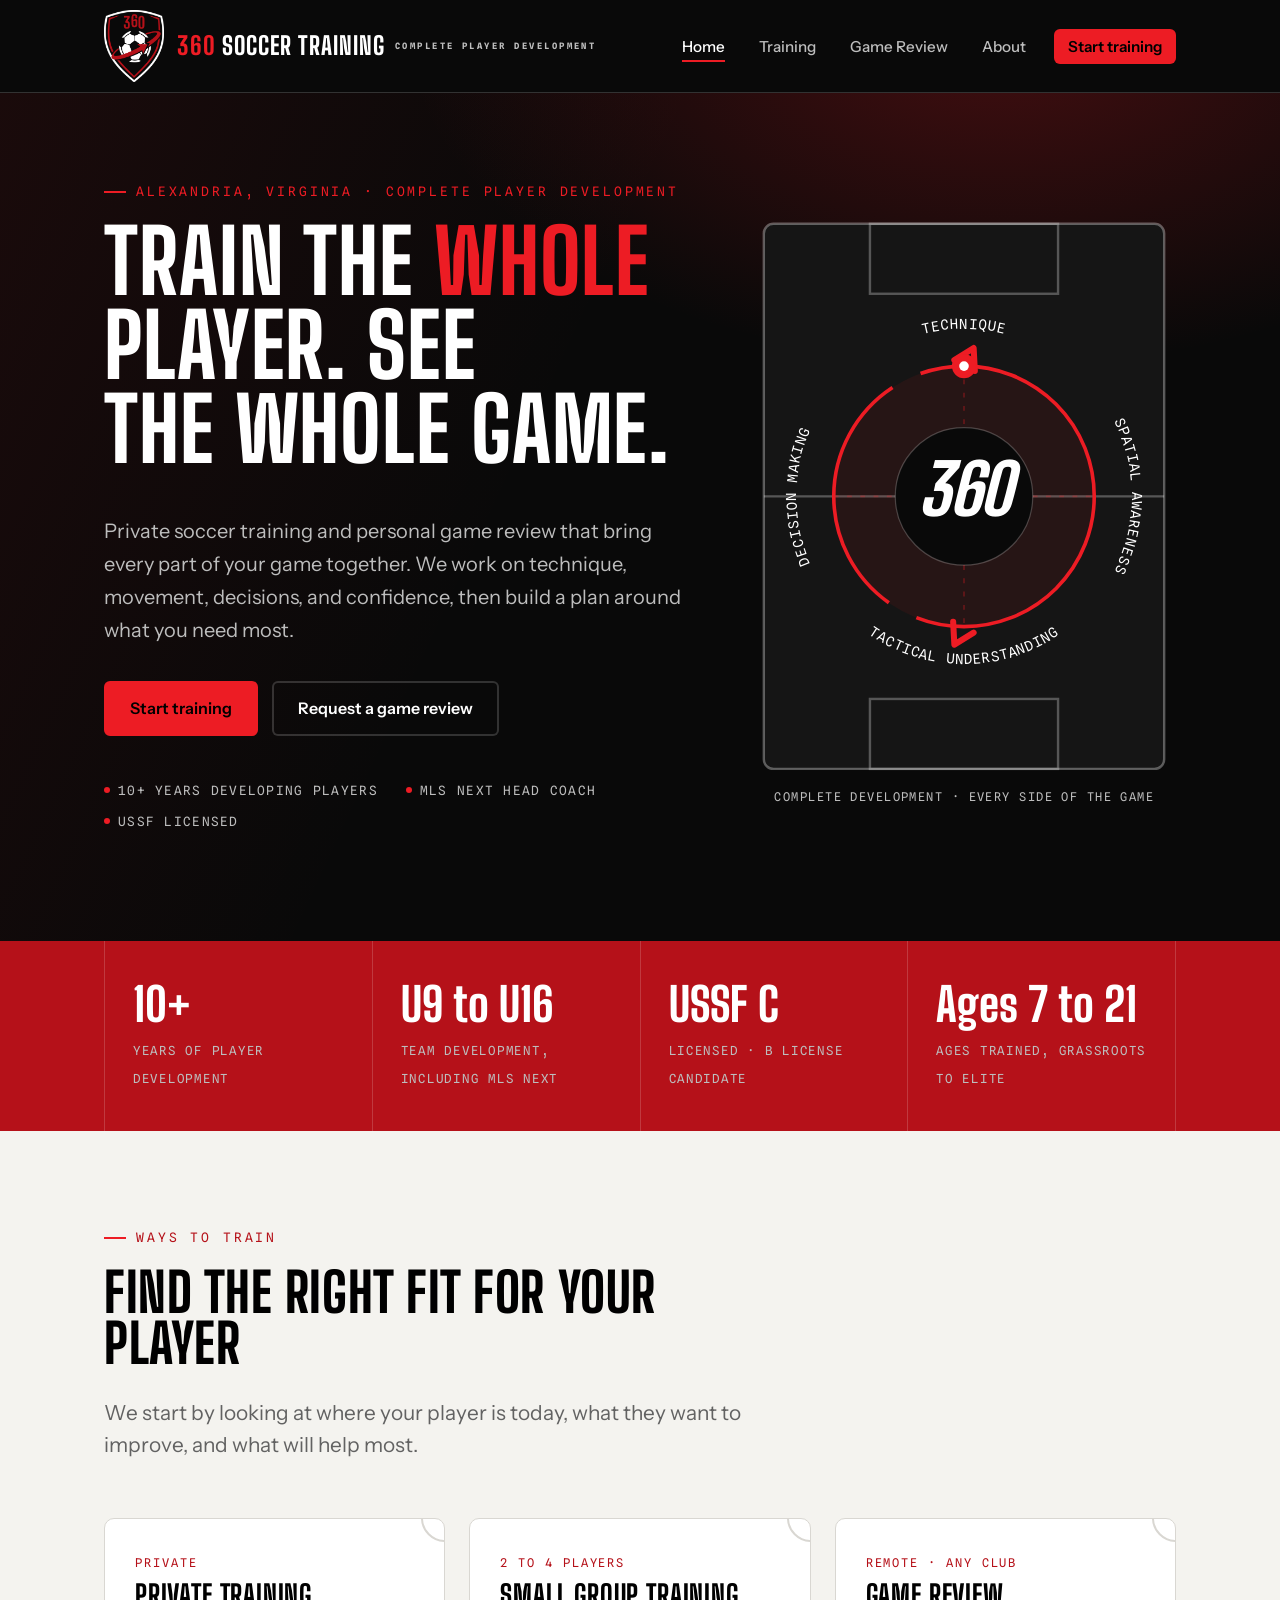
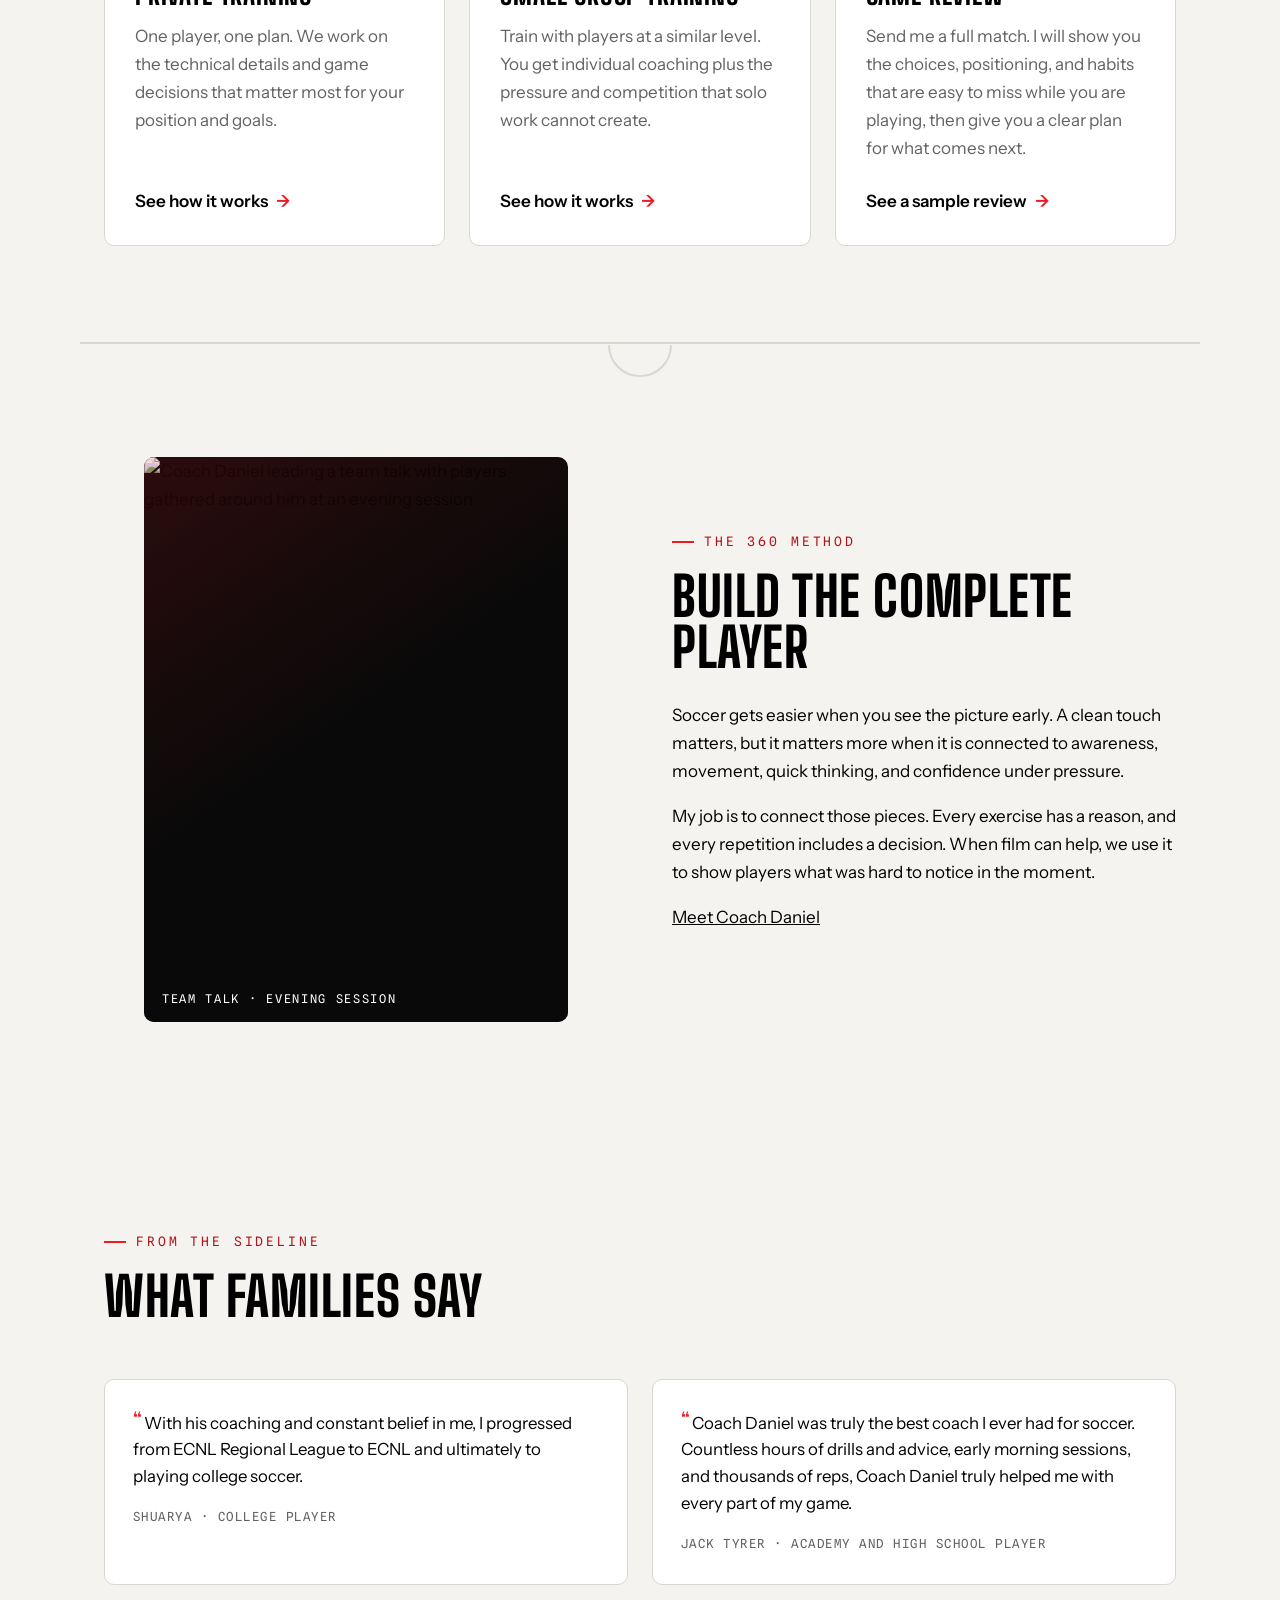
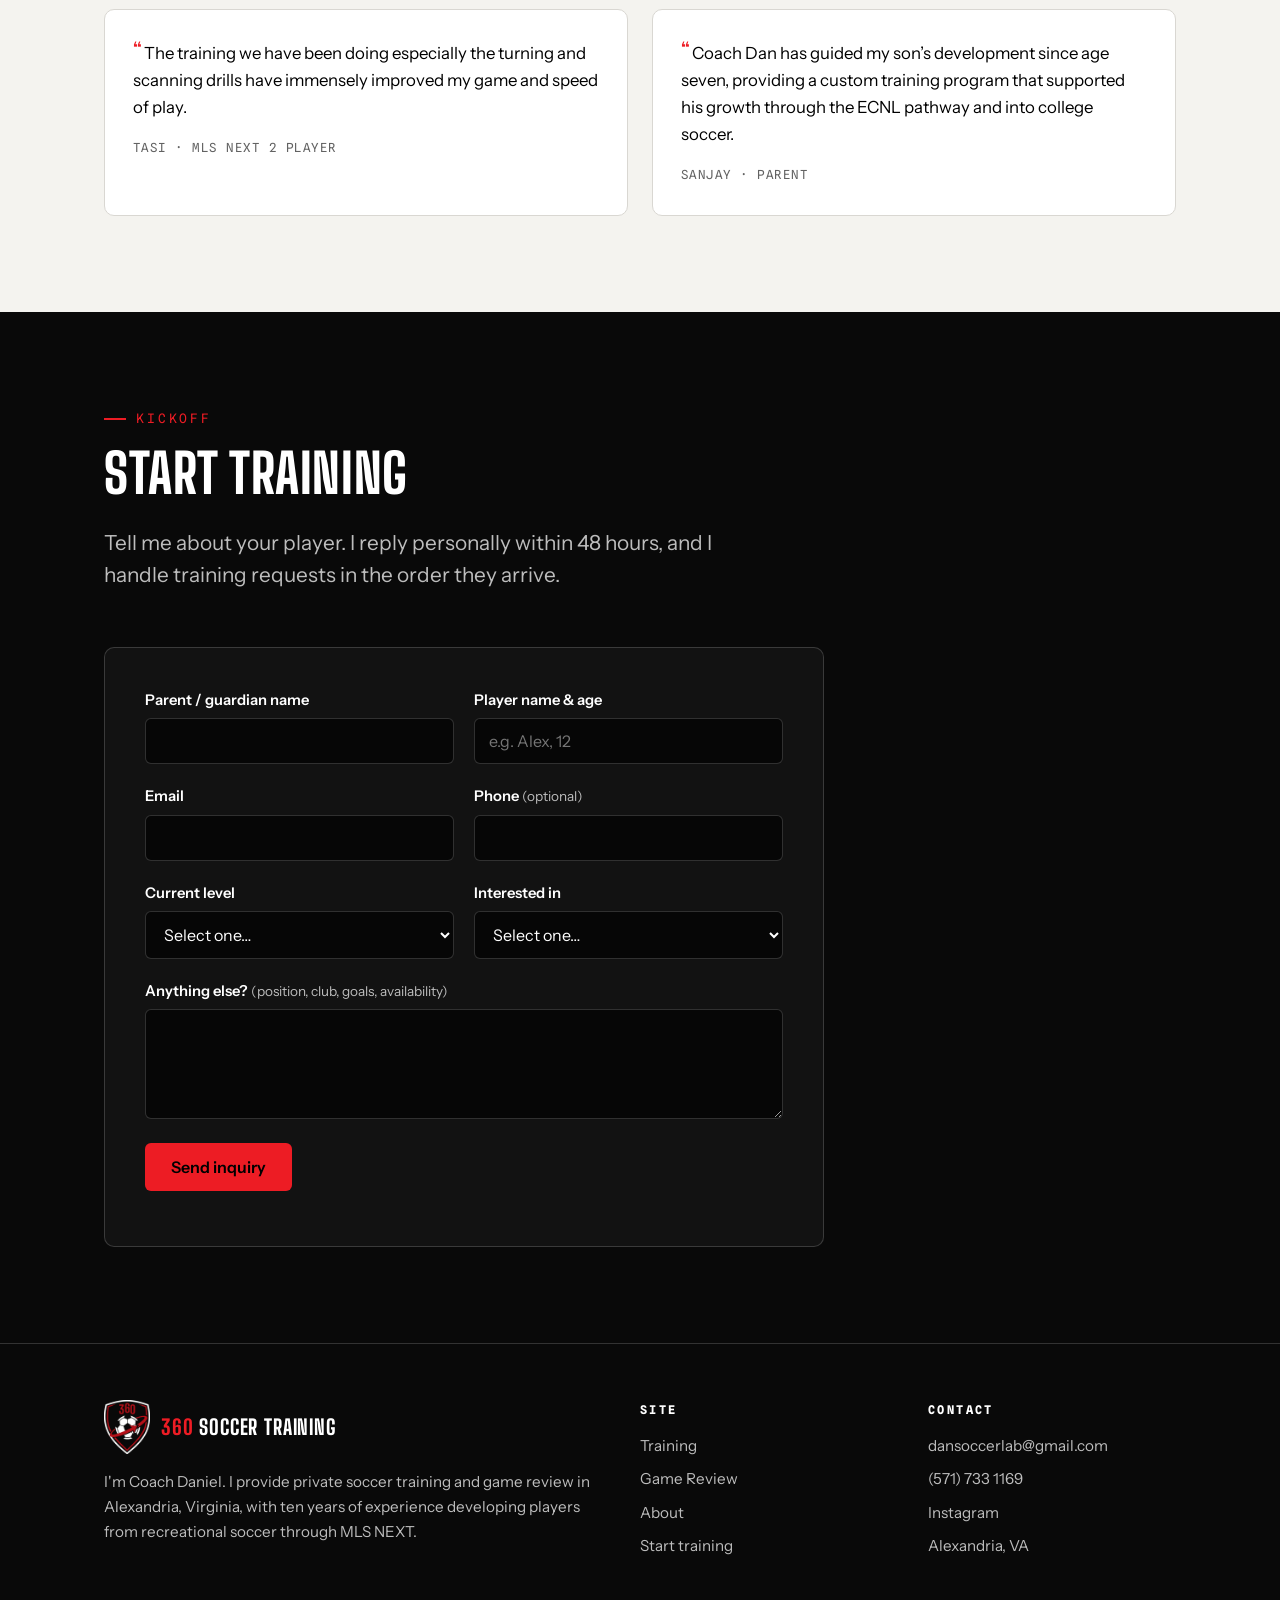
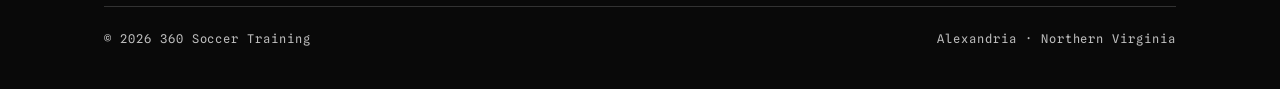
==== commit f8b1999c: "Restore original label typography" ====
--- a/index.html
+++ b/index.html
@@ -120,7 +120,7 @@
               <path id="label-bottom" d="M71.7 328.3 A139 139 0 0 0 268.3 328.3"/>
               <path id="label-left" d="M71.7 328.3 A139 139 0 0 1 71.7 131.7"/>
             </defs>
-            <g fill="#ffffff" stroke="#151515" stroke-width="2.5" paint-order="stroke fill" font-family="'Spline Sans Mono', monospace" font-size="10.5" font-weight="700" letter-spacing="0.8" text-anchor="middle">
+            <g fill="#ffffff" font-family="'Spline Sans Mono', monospace" font-size="11.5" font-weight="400" letter-spacing="1" text-anchor="middle">
               <text><textPath href="#label-top" startOffset="50%">TECHNIQUE</textPath></text>
               <text><textPath href="#label-right" startOffset="50%">SPATIAL AWARENESS</textPath></text>
               <text><textPath href="#label-bottom" startOffset="50%">TACTICAL UNDERSTANDING</textPath></text>
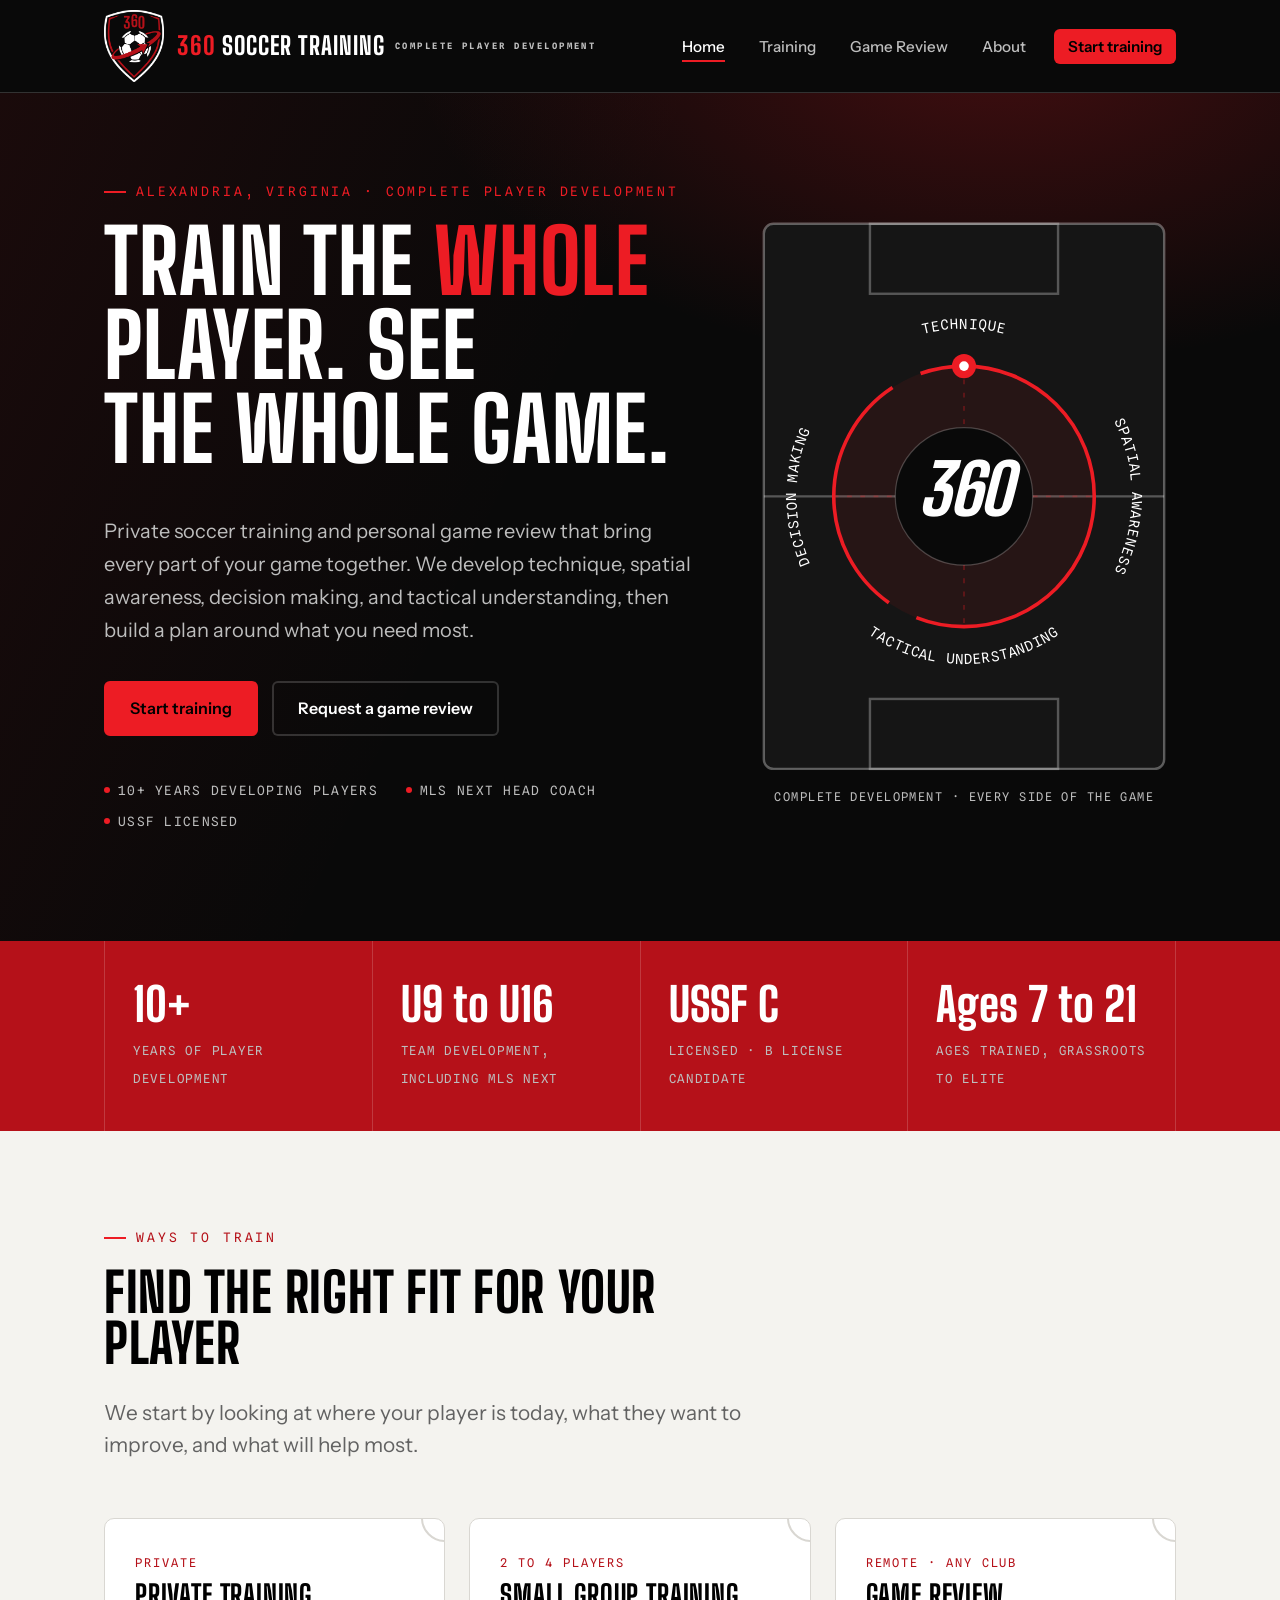
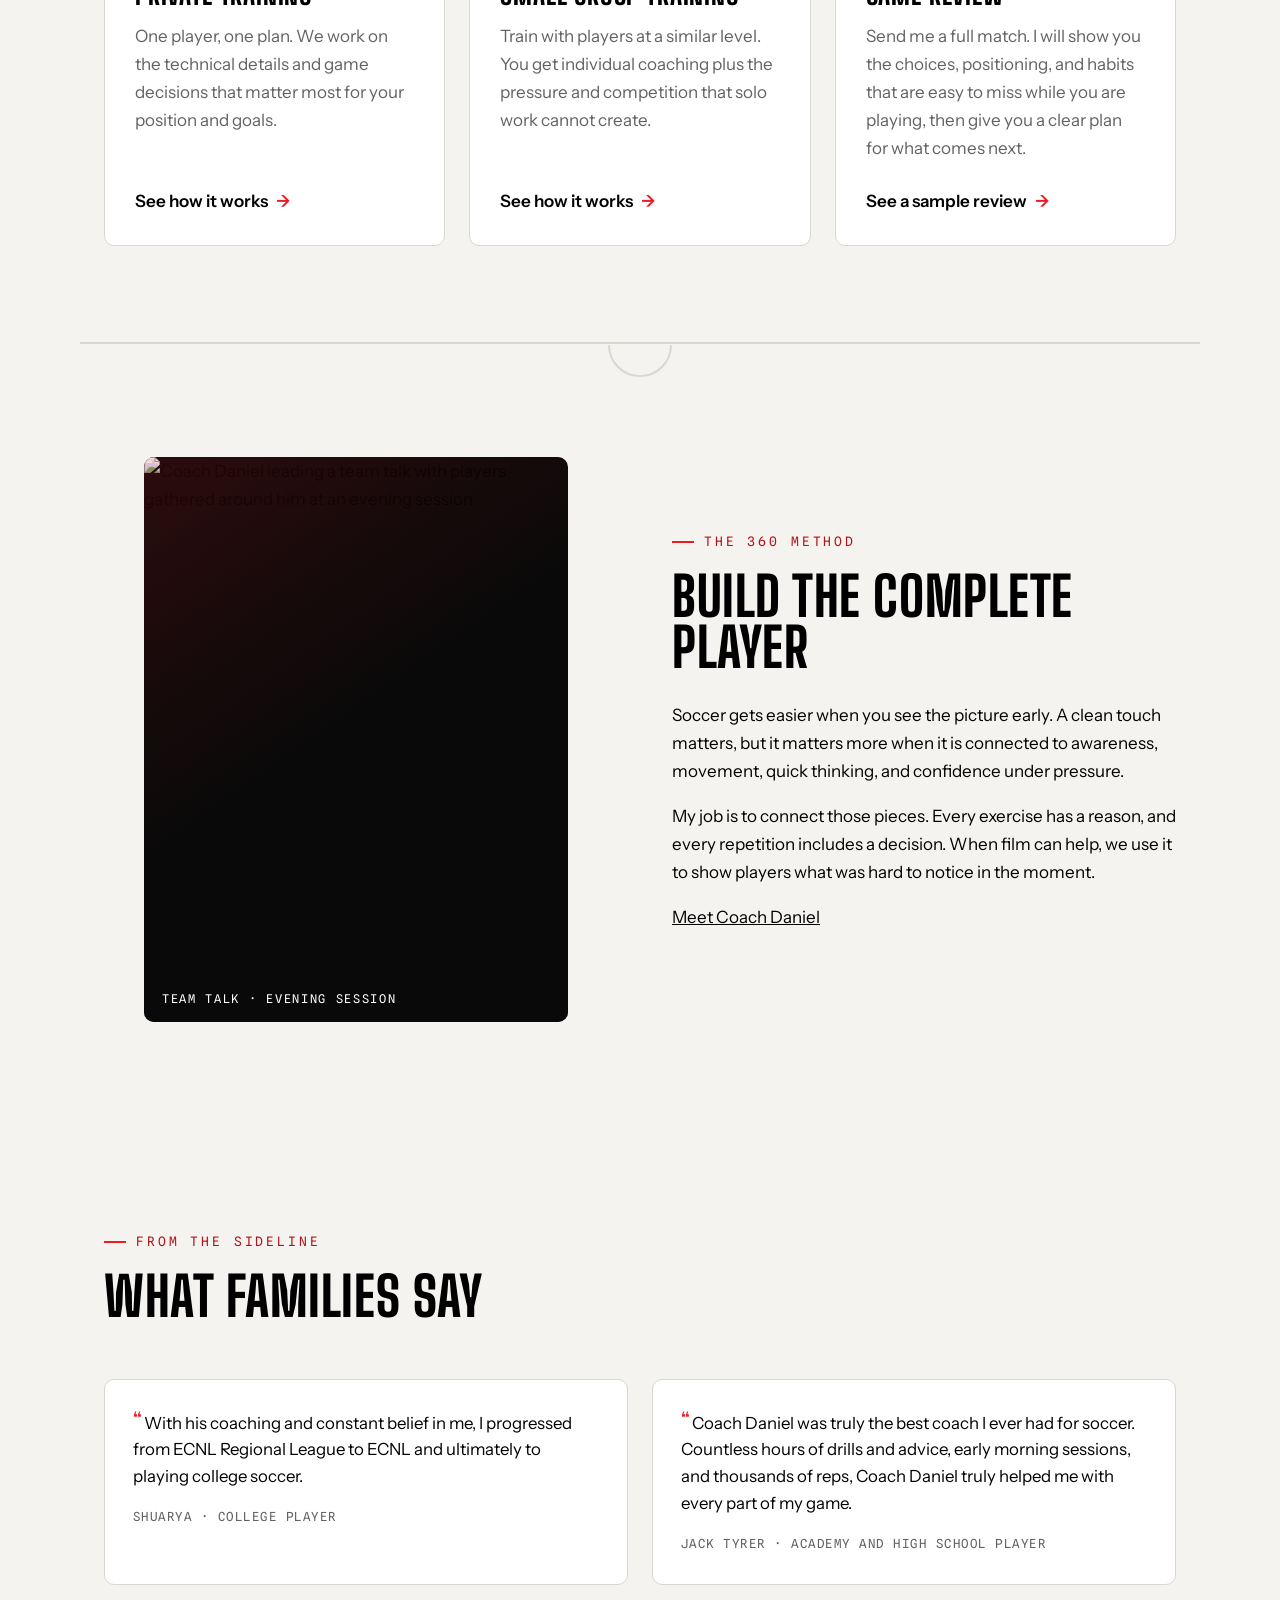
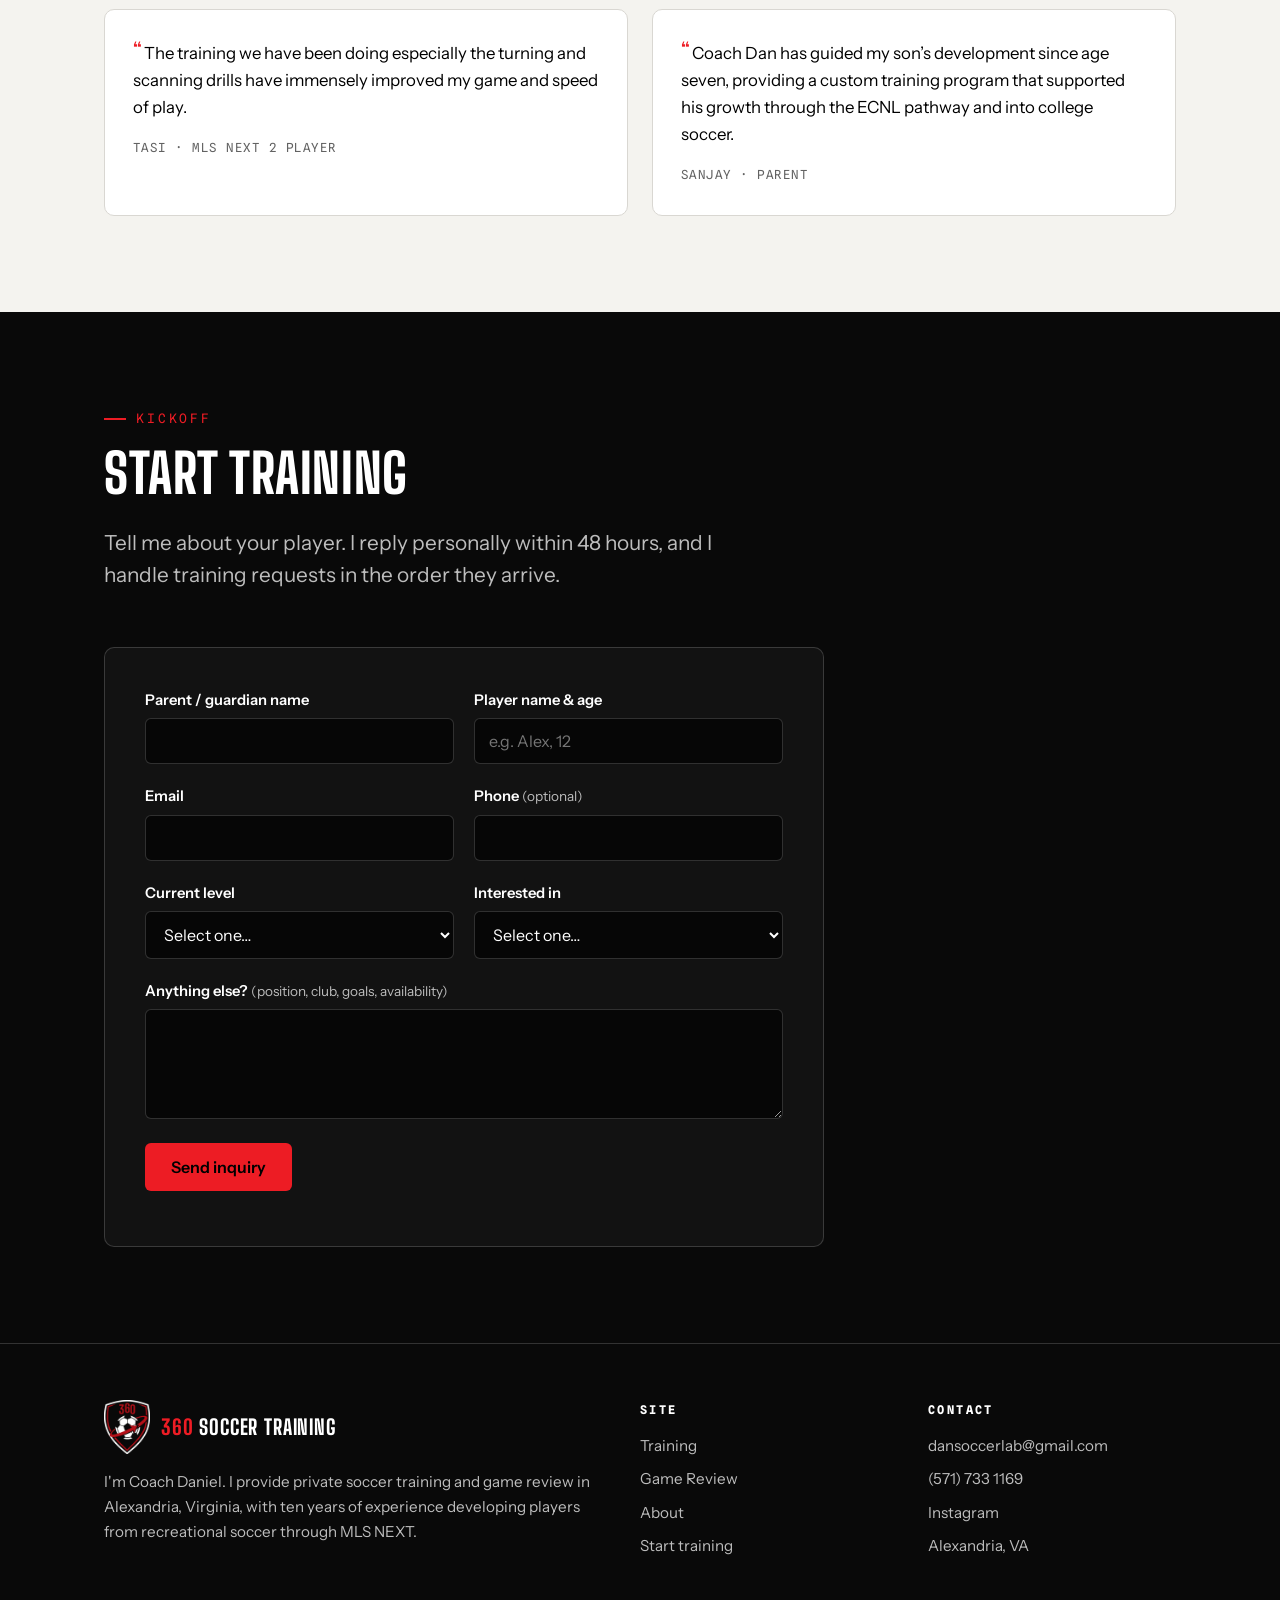
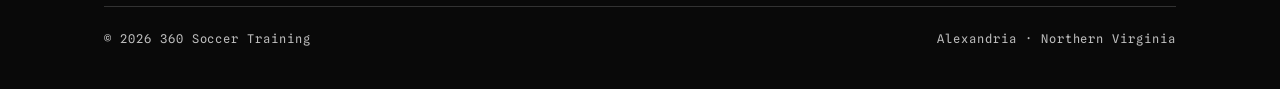
==== commit b066f0ef: "Align hero copy and simplify development ring" ====
--- a/index.html
+++ b/index.html
@@ -4,7 +4,7 @@
   <meta charset="UTF-8">
   <meta name="viewport" content="width=device-width, initial-scale=1.0">
   <title>360 Soccer Training | Private Soccer Training and Game Review in Alexandria, VA</title>
-  <meta name="description" content="360 Soccer Training offers private soccer coaching and personal game review in Alexandria, Virginia. Players improve their technique, awareness, decisions, and confidence.">
+  <meta name="description" content="360 Soccer Training offers private soccer coaching and personal game review in Alexandria, Virginia. Players develop technique, spatial awareness, decision making, and tactical understanding.">
   <meta property="og:title" content="360 Soccer Training">
   <meta property="og:description" content="Private training and personal game review that help players see the game clearly and play with confidence.">
   <meta property="og:type" content="website">
@@ -89,7 +89,7 @@
         <div>
           <p class="eyebrow">Alexandria, Virginia · Complete player development</p>
           <h1>Train the <span class="accent">whole</span><br>player. See<br>the whole game.</h1>
-          <p class="hero-sub">Private soccer training and personal game review that bring every part of your game together. We work on technique, movement, decisions, and confidence, then build a plan around what you need most.</p>
+          <p class="hero-sub">Private soccer training and personal game review that bring every part of your game together. We develop technique, spatial awareness, decision making, and tactical understanding, then build a plan around what you need most.</p>
           <div class="hero-ctas">
             <a class="btn btn-cone" href="#contact">Start training</a>
             <a class="btn btn-ghost" href="game-review.html">Request a game review</a>
@@ -110,7 +110,6 @@
             <rect x="92" y="398" width="156" height="58" fill="none" stroke="#ffffff" stroke-opacity="0.28" stroke-width="2"/>
             <circle cx="170" cy="230" r="108" fill="#ed1c24" opacity="0.08"/>
             <circle cx="170" cy="230" r="108" fill="none" stroke="#ed1c24" stroke-width="3" stroke-dasharray="210 26"/>
-            <path d="M162 117l16-10 1 19M178 343l-16 10-1-19" fill="none" stroke="#ed1c24" stroke-width="5" stroke-linecap="round" stroke-linejoin="round"/>
             <path d="M170 122V338M62 230H278" stroke="#ed1c24" stroke-opacity="0.3" stroke-width="1.5" stroke-dasharray="4 7"/>
             <circle cx="170" cy="230" r="57" fill="#090909" stroke="#ffffff" stroke-opacity="0.22"/>
             <text x="170" y="246" fill="#ffffff" font-family="'Big Shoulders Display', sans-serif" font-size="58" font-style="italic" font-weight="800" letter-spacing="-2" text-anchor="middle">360</text>
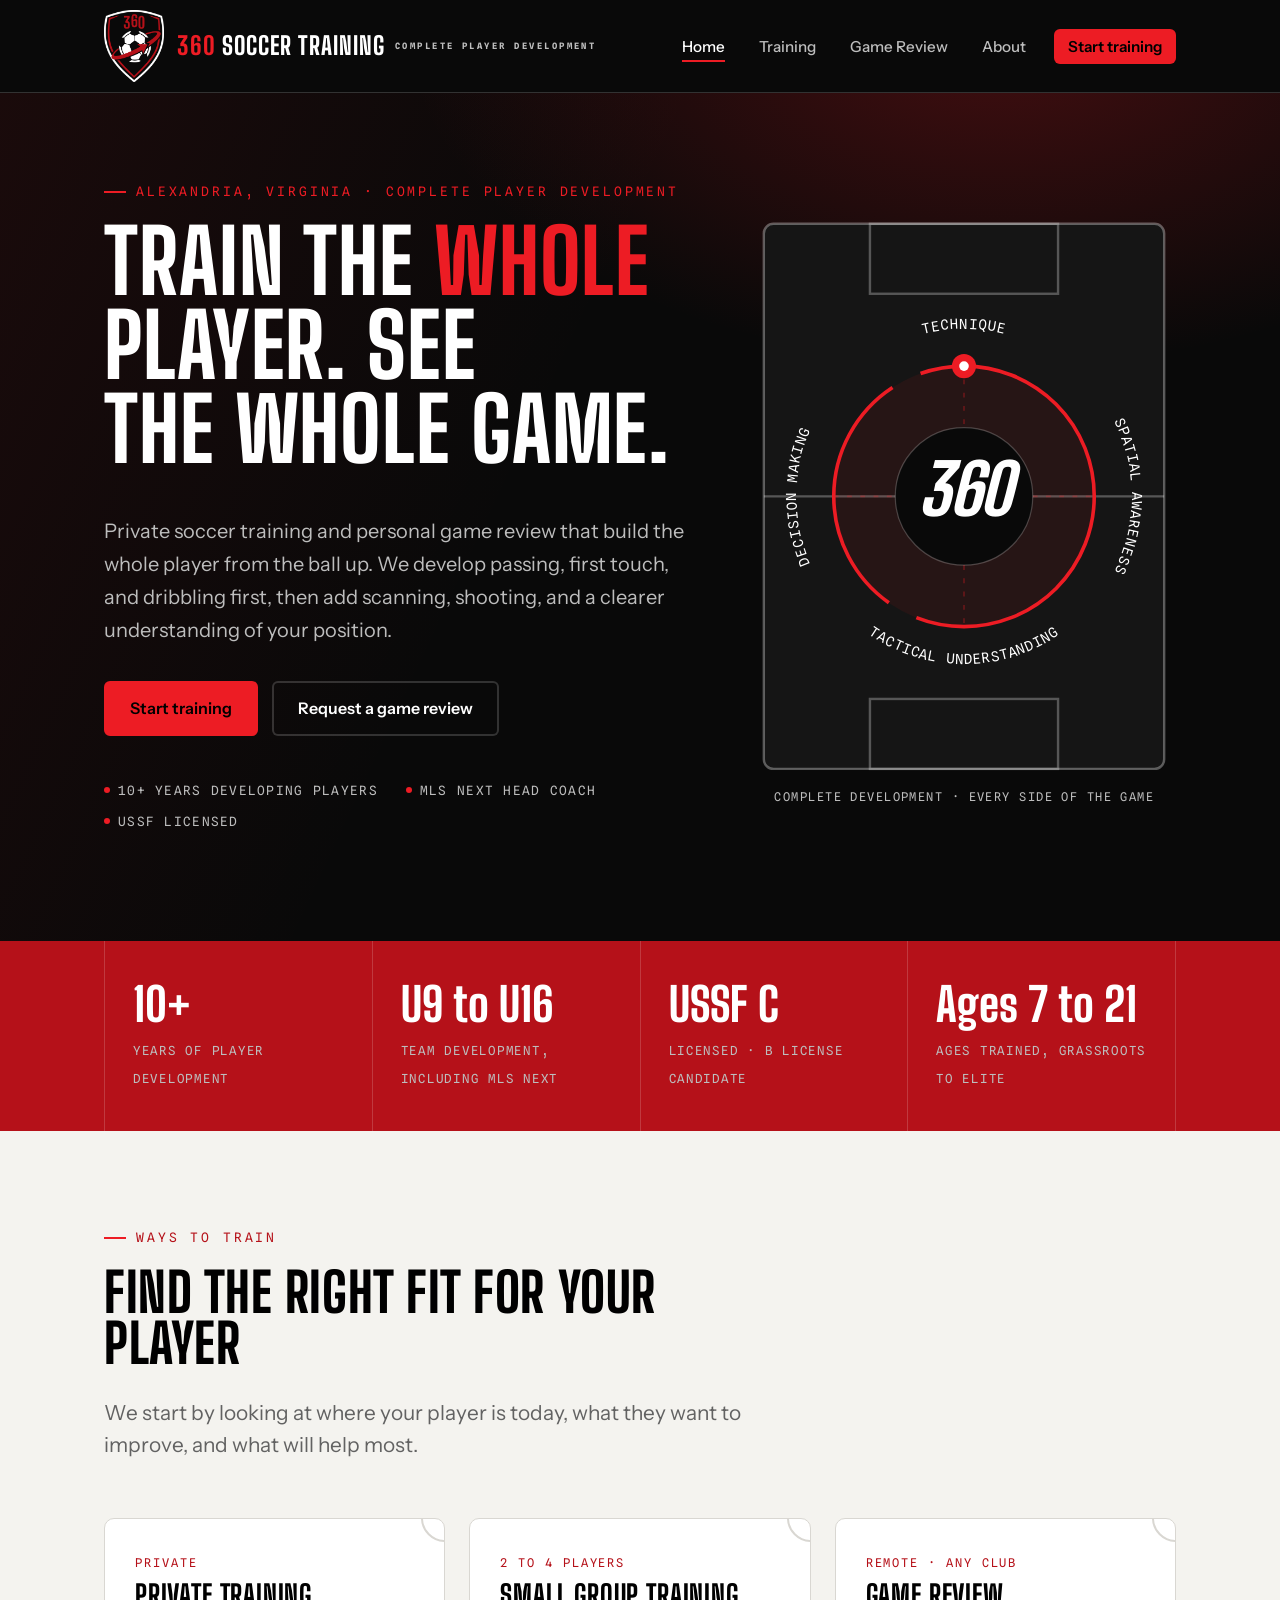
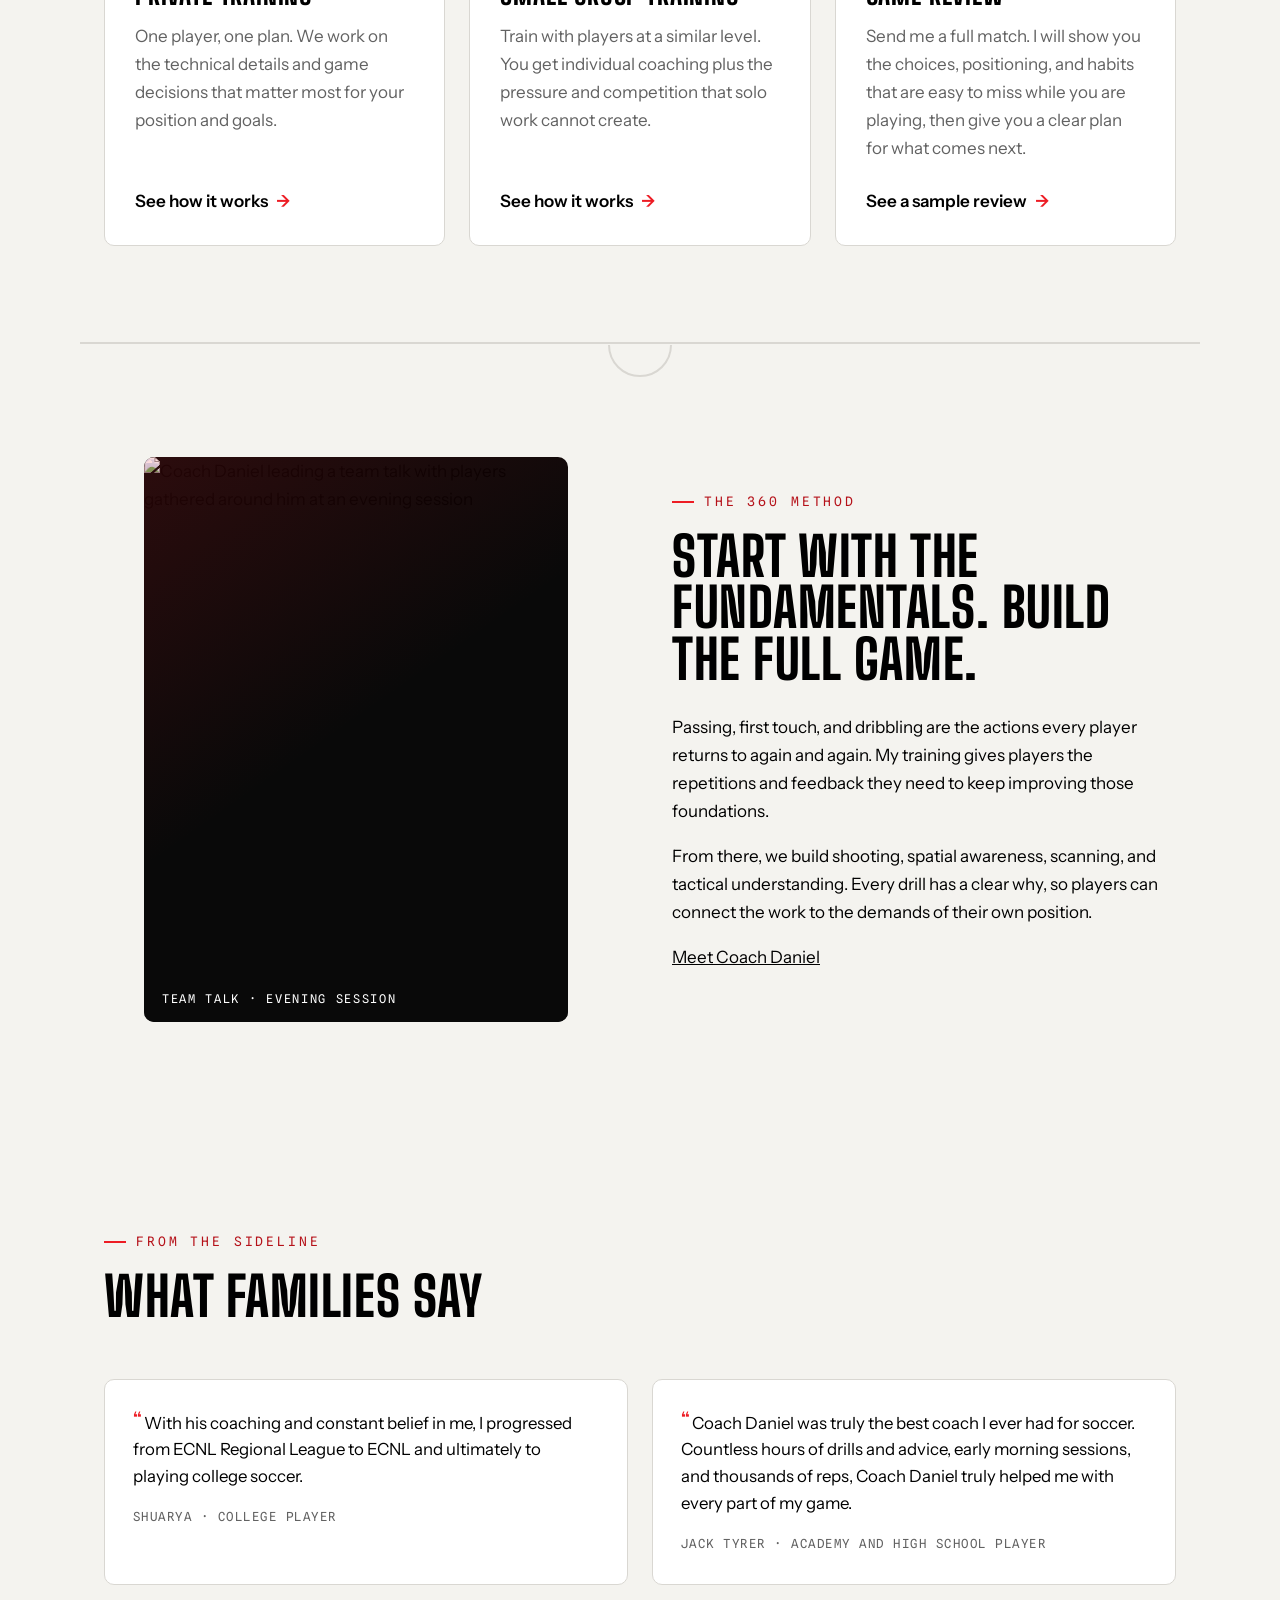
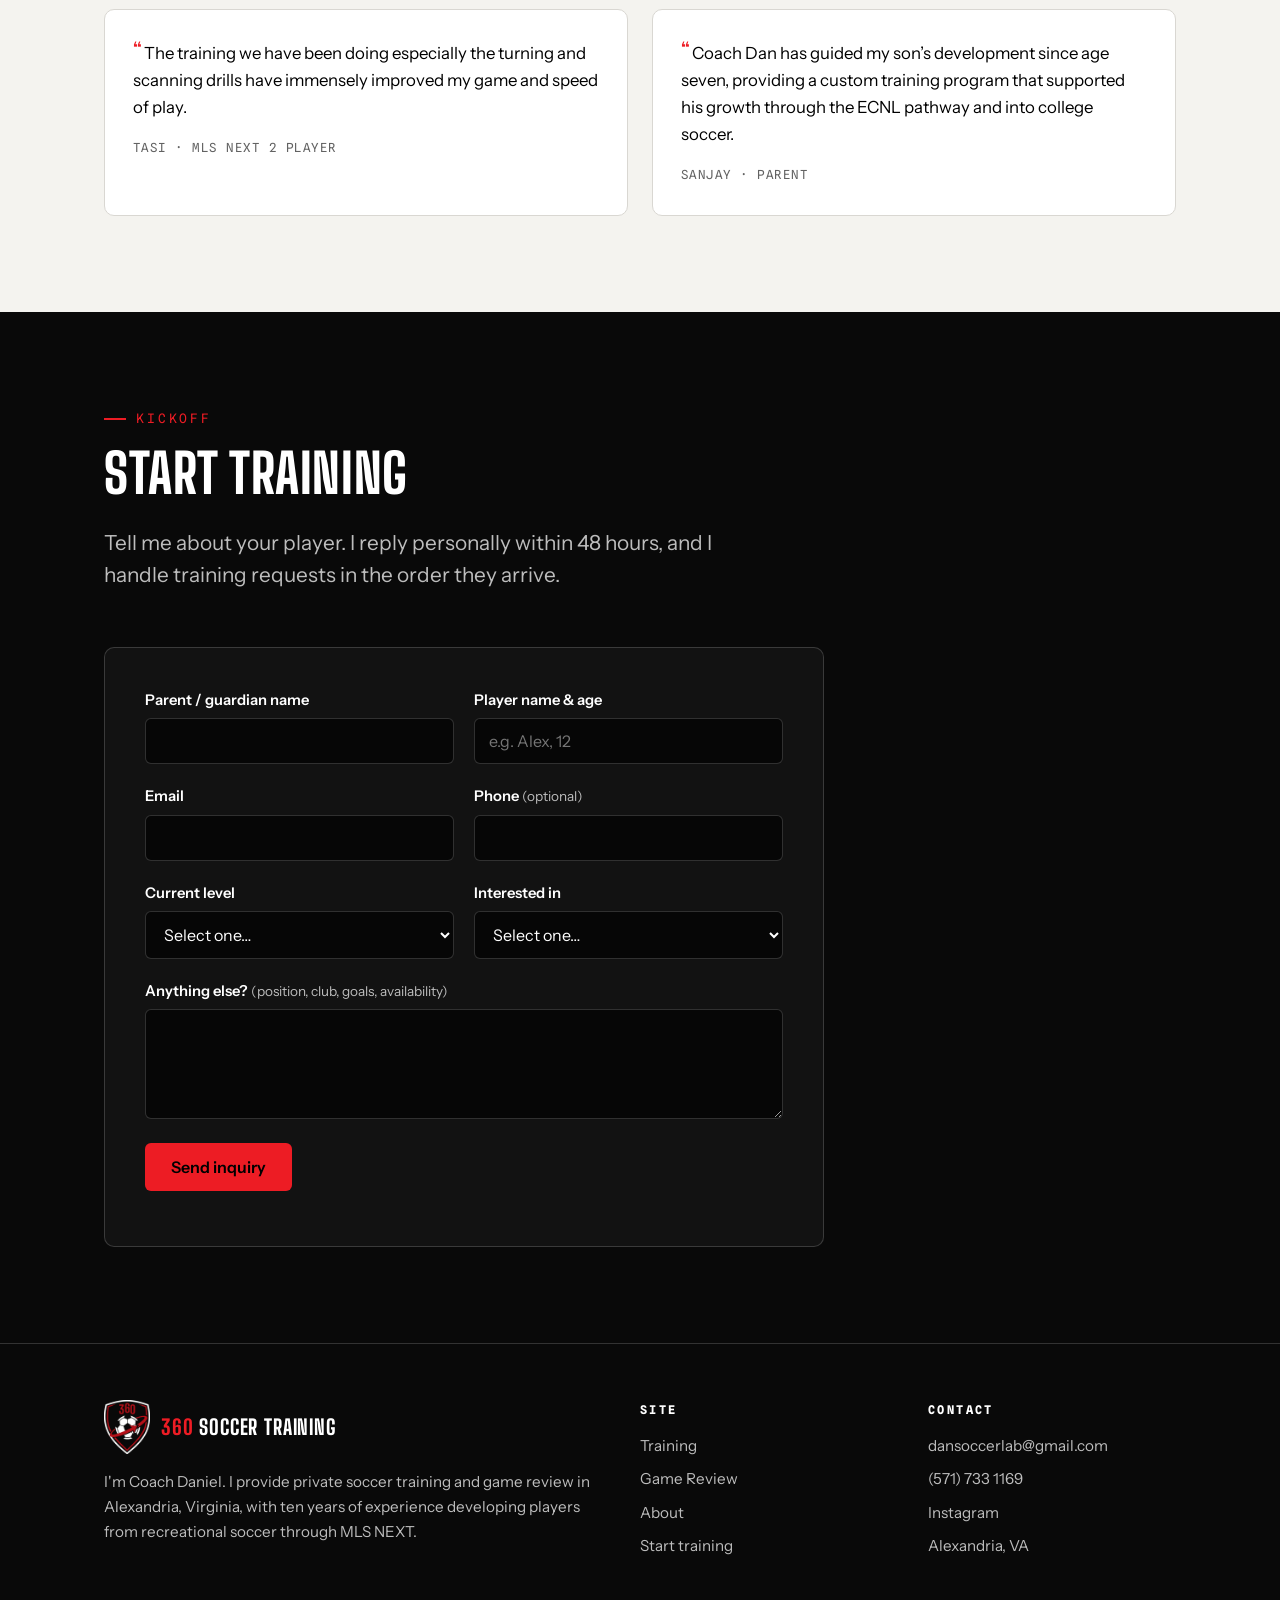
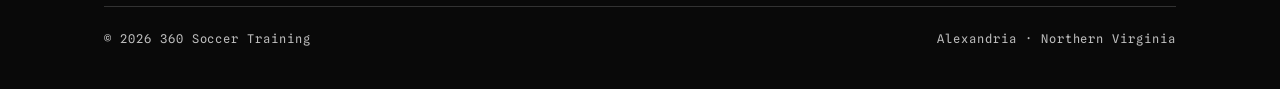
==== commit 12338ba2: "Refresh training reel and philosophy copy" ====
--- a/index.html
+++ b/index.html
@@ -4,7 +4,7 @@
   <meta charset="UTF-8">
   <meta name="viewport" content="width=device-width, initial-scale=1.0">
   <title>360 Soccer Training | Private Soccer Training and Game Review in Alexandria, VA</title>
-  <meta name="description" content="360 Soccer Training offers private soccer coaching and personal game review in Alexandria, Virginia. Players develop technique, spatial awareness, decision making, and tactical understanding.">
+  <meta name="description" content="360 Soccer Training offers private soccer coaching and personal game review in Alexandria, Virginia. Players build their game through passing, first touch, dribbling, scanning, shooting, and position specific understanding.">
   <meta property="og:title" content="360 Soccer Training">
   <meta property="og:description" content="Private training and personal game review that help players see the game clearly and play with confidence.">
   <meta property="og:type" content="website">
@@ -89,7 +89,7 @@
         <div>
           <p class="eyebrow">Alexandria, Virginia · Complete player development</p>
           <h1>Train the <span class="accent">whole</span><br>player. See<br>the whole game.</h1>
-          <p class="hero-sub">Private soccer training and personal game review that bring every part of your game together. We develop technique, spatial awareness, decision making, and tactical understanding, then build a plan around what you need most.</p>
+          <p class="hero-sub">Private soccer training and personal game review that build the whole player from the ball up. We develop passing, first touch, and dribbling first, then add scanning, shooting, and a clearer understanding of your position.</p>
           <div class="hero-ctas">
             <a class="btn btn-cone" href="#contact">Start training</a>
             <a class="btn btn-ghost" href="game-review.html">Request a game review</a>
@@ -201,9 +201,9 @@
         </figure>
         <div class="reveal">
           <p class="eyebrow">The 360 method</p>
-          <h2>Build the complete player</h2>
-          <p>Soccer gets easier when you see the picture early. A clean touch matters, but it matters more when it is connected to awareness, movement, quick thinking, and confidence under pressure.</p>
-          <p>My job is to connect those pieces. Every exercise has a reason, and every repetition includes a decision. When film can help, we use it to show players what was hard to notice in the moment.</p>
+          <h2>Start with the fundamentals. Build the full game.</h2>
+          <p>Passing, first touch, and dribbling are the actions every player returns to again and again. My training gives players the repetitions and feedback they need to keep improving those foundations.</p>
+          <p>From there, we build shooting, spatial awareness, scanning, and tactical understanding. Every drill has a clear why, so players can connect the work to the demands of their own position.</p>
           <p><a class="card-link" href="about.html">Meet Coach Daniel</a></p>
         </div>
       </div>
--- a/styles.css
+++ b/styles.css
@@ -800,6 +800,85 @@
   .film-frame .anno { transition: none; }
 }
 
+/* Game Review hero */
+.game-review-hero {
+  position: relative;
+  isolation: isolate;
+  display: flex;
+  align-items: center;
+  min-height: 650px;
+  overflow: hidden;
+}
+.game-review-hero-media,
+.game-review-hero-media::after,
+.game-review-hero-media img {
+  position: absolute;
+  inset: 0;
+}
+.game-review-hero-media {
+  z-index: -1;
+}
+.game-review-hero-media img {
+  width: 100%;
+  height: 100%;
+  object-fit: cover;
+  object-position: center 29%;
+  filter: saturate(0.72) contrast(1.06) brightness(0.74);
+}
+.game-review-hero-media::after {
+  content: "";
+  background:
+    linear-gradient(90deg, rgba(9, 9, 9, 0.12) 8%, rgba(9, 9, 9, 0.28) 38%, rgba(9, 9, 9, 0.86) 66%, rgba(9, 9, 9, 0.97) 100%),
+    linear-gradient(180deg, rgba(9, 9, 9, 0.1), rgba(9, 9, 9, 0.3));
+}
+.game-review-hero-content {
+  width: 100%;
+}
+.game-review-hero-copy {
+  width: min(48%, 560px);
+  max-width: none;
+  margin: 0 0 0 auto;
+}
+.game-review-hero-copy h1 {
+  font-size: clamp(3.4rem, 6vw, 5.2rem);
+  text-shadow: 0 2px 24px rgba(0, 0, 0, 0.38);
+}
+
+@media (max-width: 800px) {
+  .game-review-hero {
+    min-height: 690px;
+    align-items: flex-end;
+    padding-top: 280px;
+  }
+  .game-review-hero-media img {
+    object-position: 38% center;
+    filter: saturate(0.72) contrast(1.06) brightness(0.72);
+  }
+  .game-review-hero-media::after {
+    background:
+      linear-gradient(90deg, rgba(9, 9, 9, 0.14), rgba(9, 9, 9, 0.26)),
+      linear-gradient(180deg, rgba(9, 9, 9, 0.08) 12%, rgba(9, 9, 9, 0.42) 46%, rgba(9, 9, 9, 0.93) 72%, var(--night) 100%);
+  }
+  .game-review-hero-copy {
+    width: 100%;
+    margin-left: 0;
+  }
+}
+
+@media (max-width: 480px) {
+  .game-review-hero {
+    min-height: 660px;
+    padding-top: 245px;
+    padding-bottom: 54px;
+  }
+  .game-review-hero-copy h1 {
+    font-size: clamp(3.25rem, 16vw, 4.25rem);
+  }
+  .game-review-hero-copy .lede {
+    font-size: 1.05rem;
+  }
+}
+
 /* steps */
 .step-grid {
   display: grid;
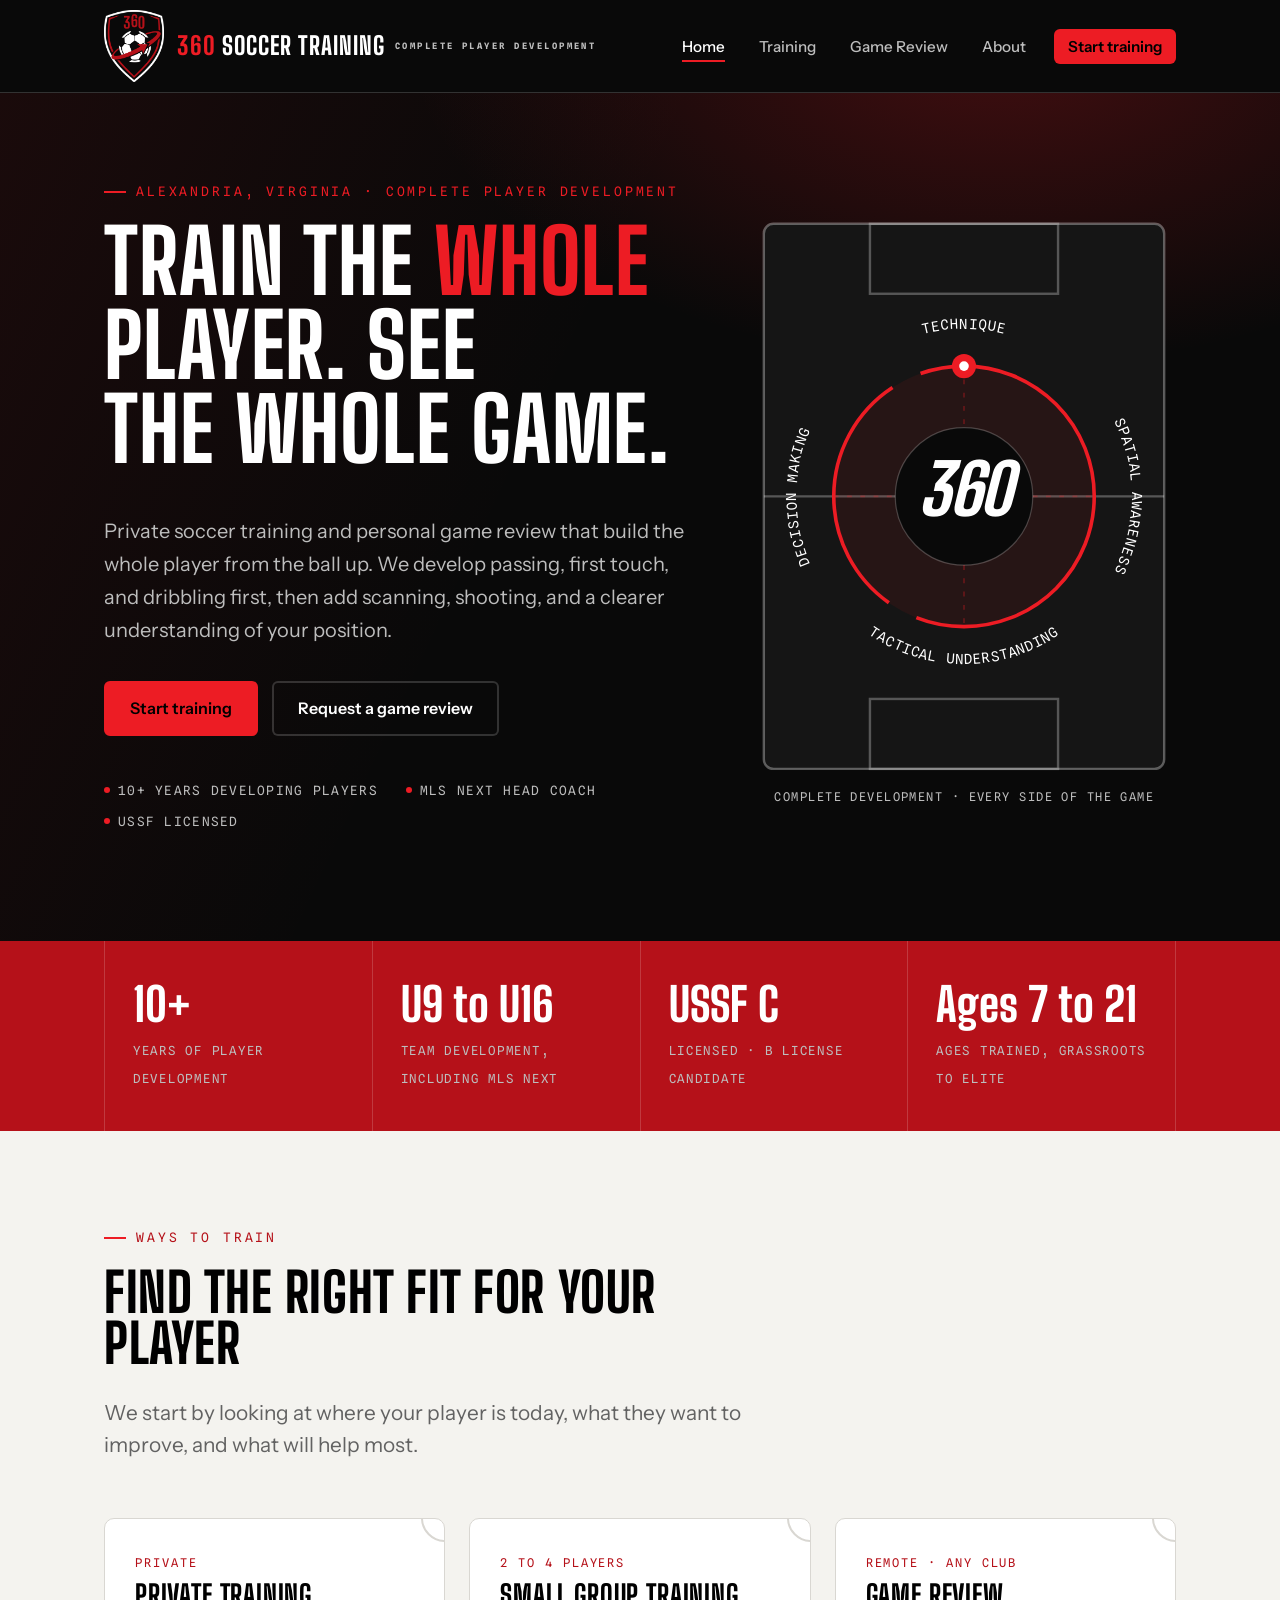
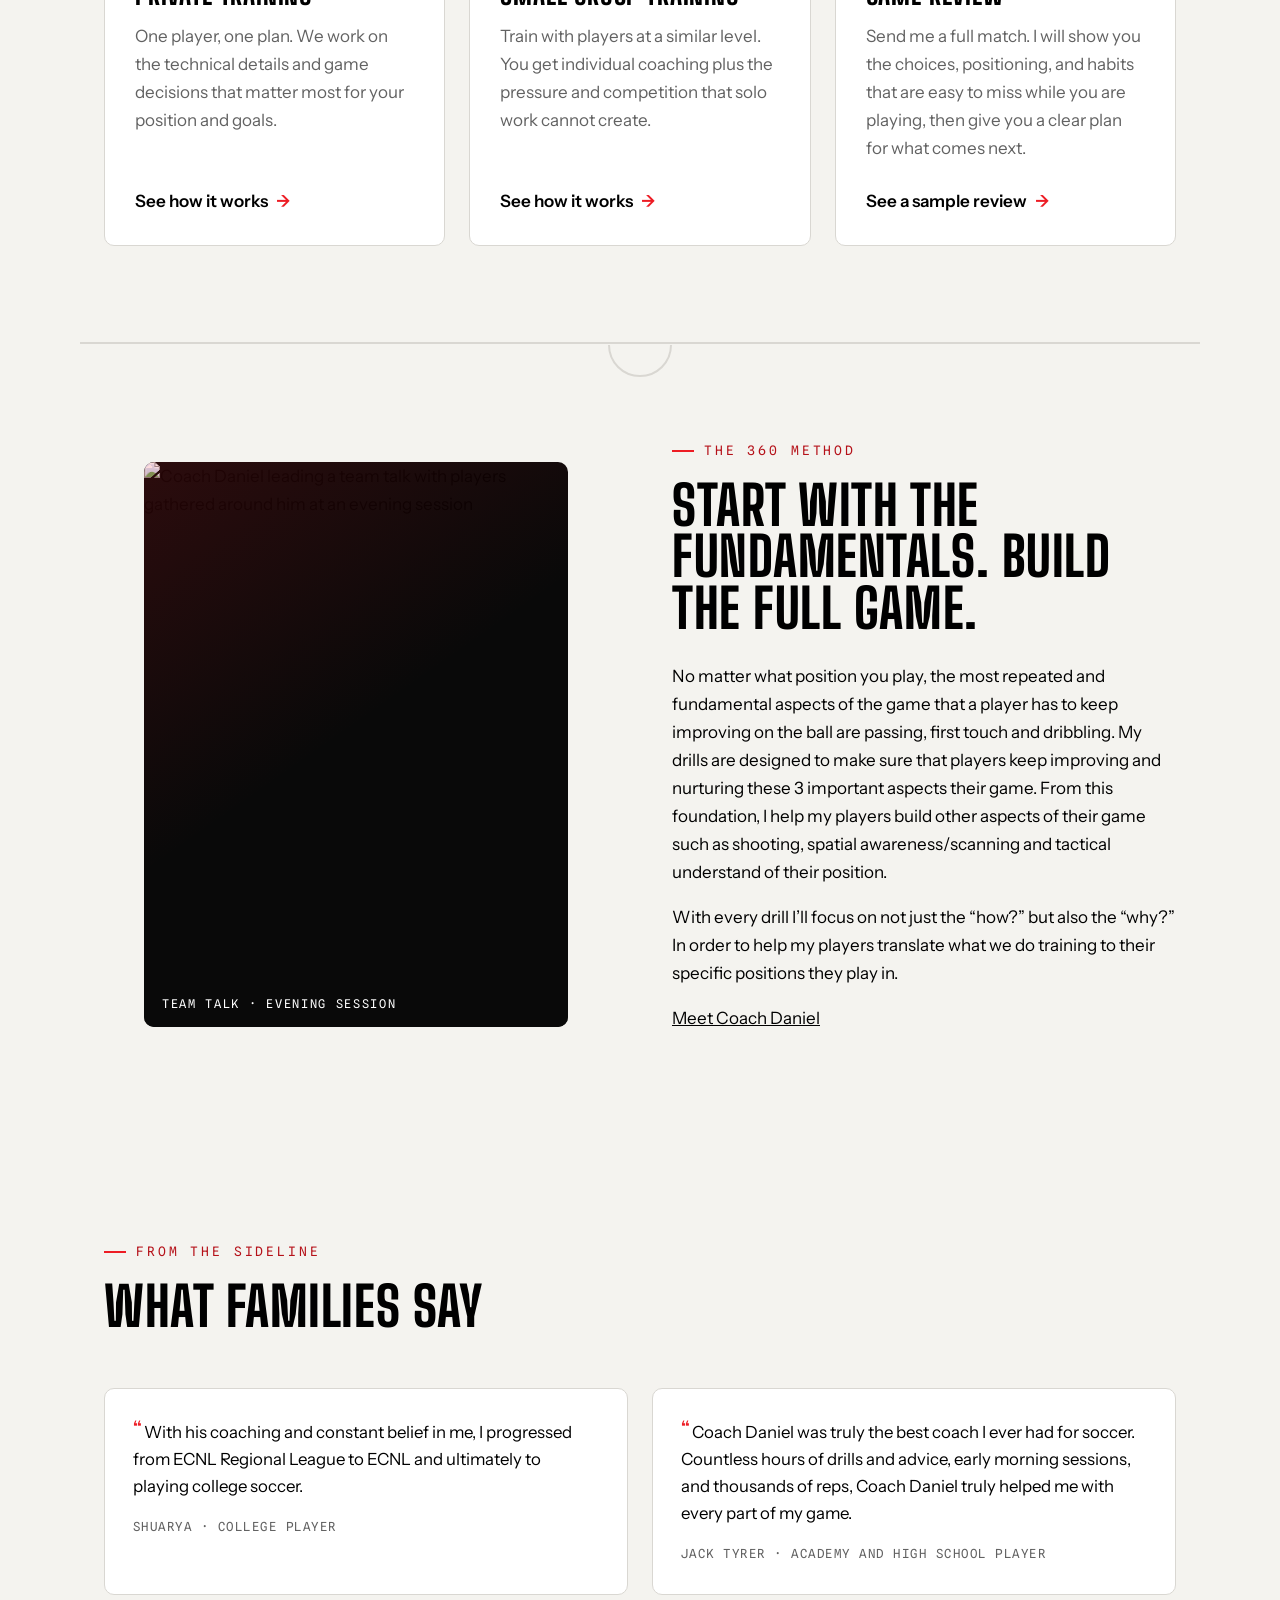
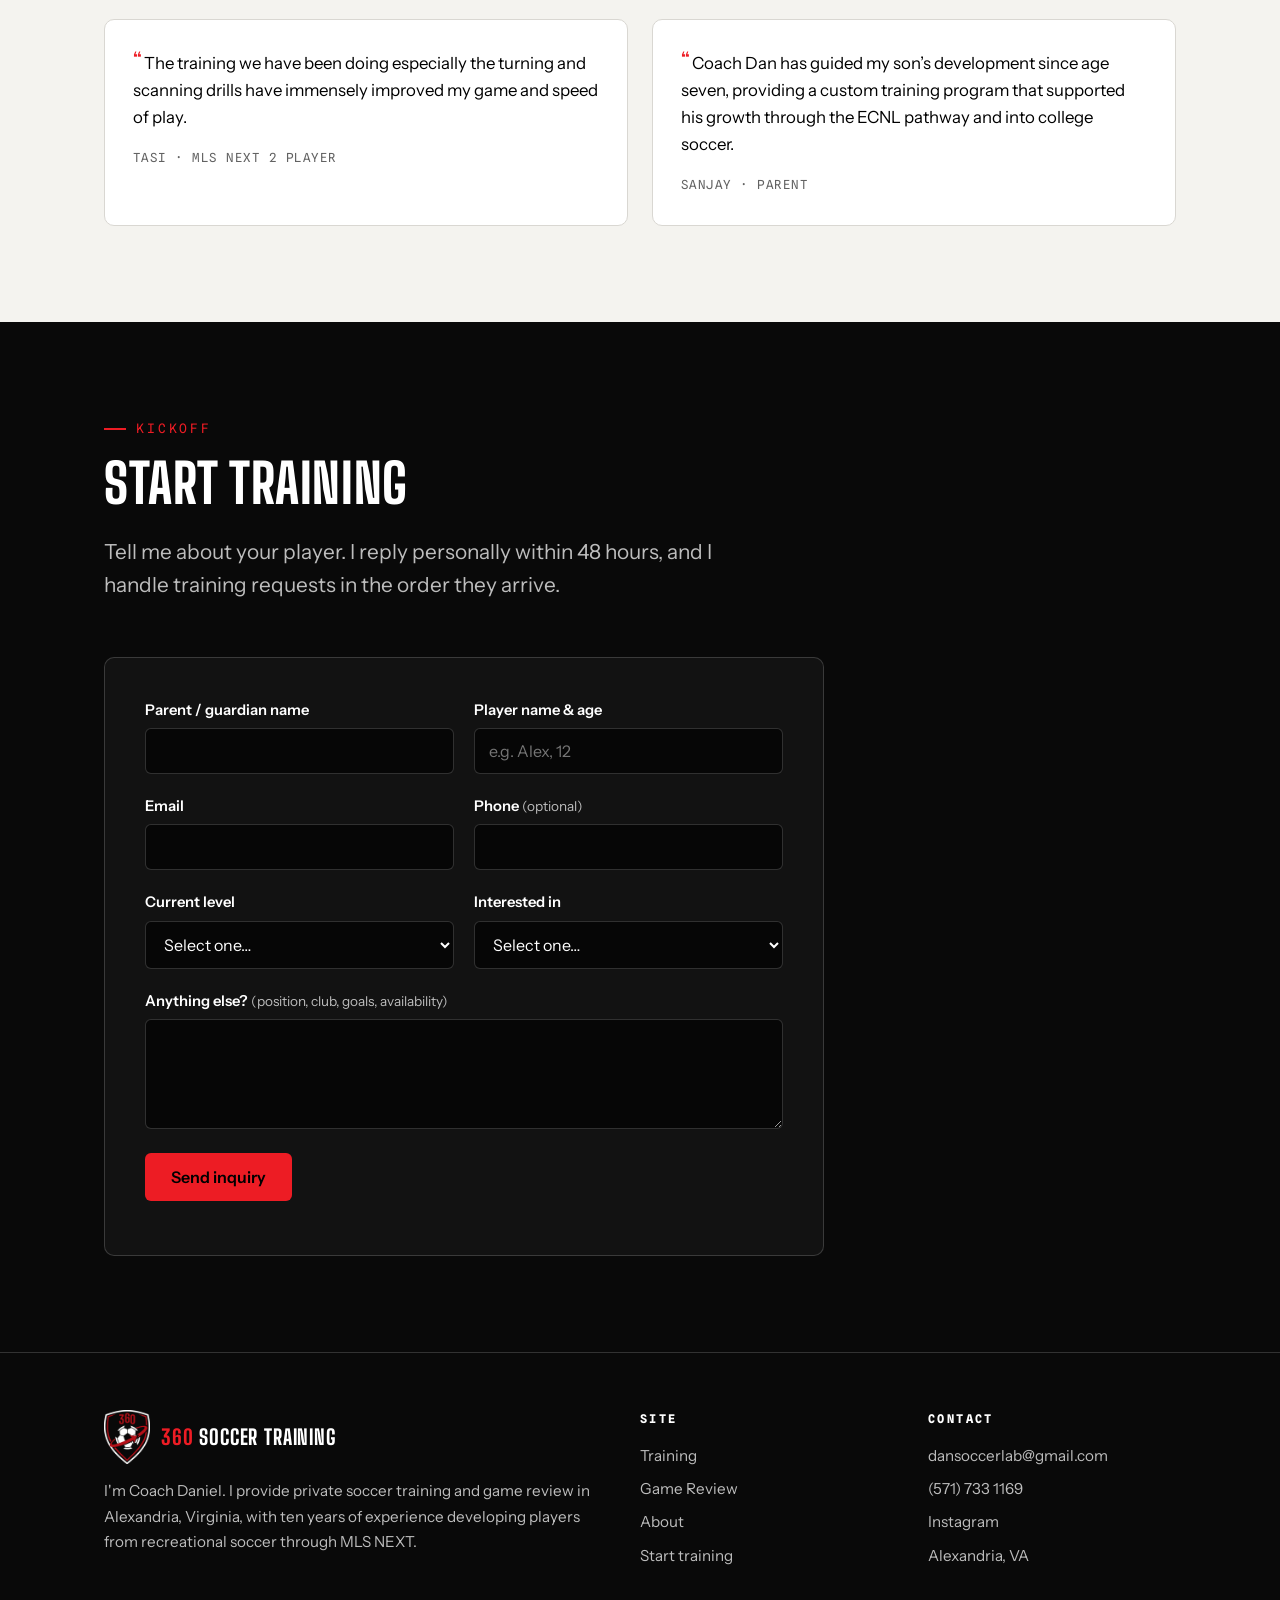
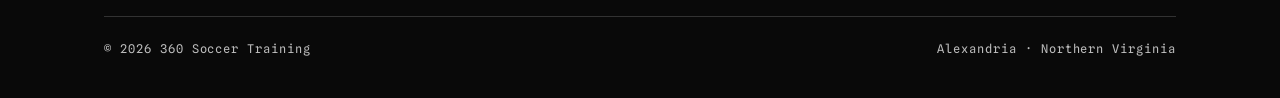
==== commit 28add840: "Use Daniel's training philosophy copy" ====
--- a/index.html
+++ b/index.html
@@ -202,8 +202,8 @@
         <div class="reveal">
           <p class="eyebrow">The 360 method</p>
           <h2>Start with the fundamentals. Build the full game.</h2>
-          <p>Passing, first touch, and dribbling are the actions every player returns to again and again. My training gives players the repetitions and feedback they need to keep improving those foundations.</p>
-          <p>From there, we build shooting, spatial awareness, scanning, and tactical understanding. Every drill has a clear why, so players can connect the work to the demands of their own position.</p>
+          <p>No matter what position you play, the most repeated and fundamental aspects of the game that a player has to keep improving on the ball are passing, first touch and dribbling. My drills are designed to make sure that players keep improving and nurturing these 3 important aspects their game. From this foundation, I help my players build other aspects of their game such as shooting, spatial awareness/scanning and tactical understand of their position.</p>
+          <p>With every drill I’ll focus on not just the “how?” but also the “why?” In order to help my players translate what we do training to their specific positions they play in.</p>
           <p><a class="card-link" href="about.html">Meet Coach Daniel</a></p>
         </div>
       </div>
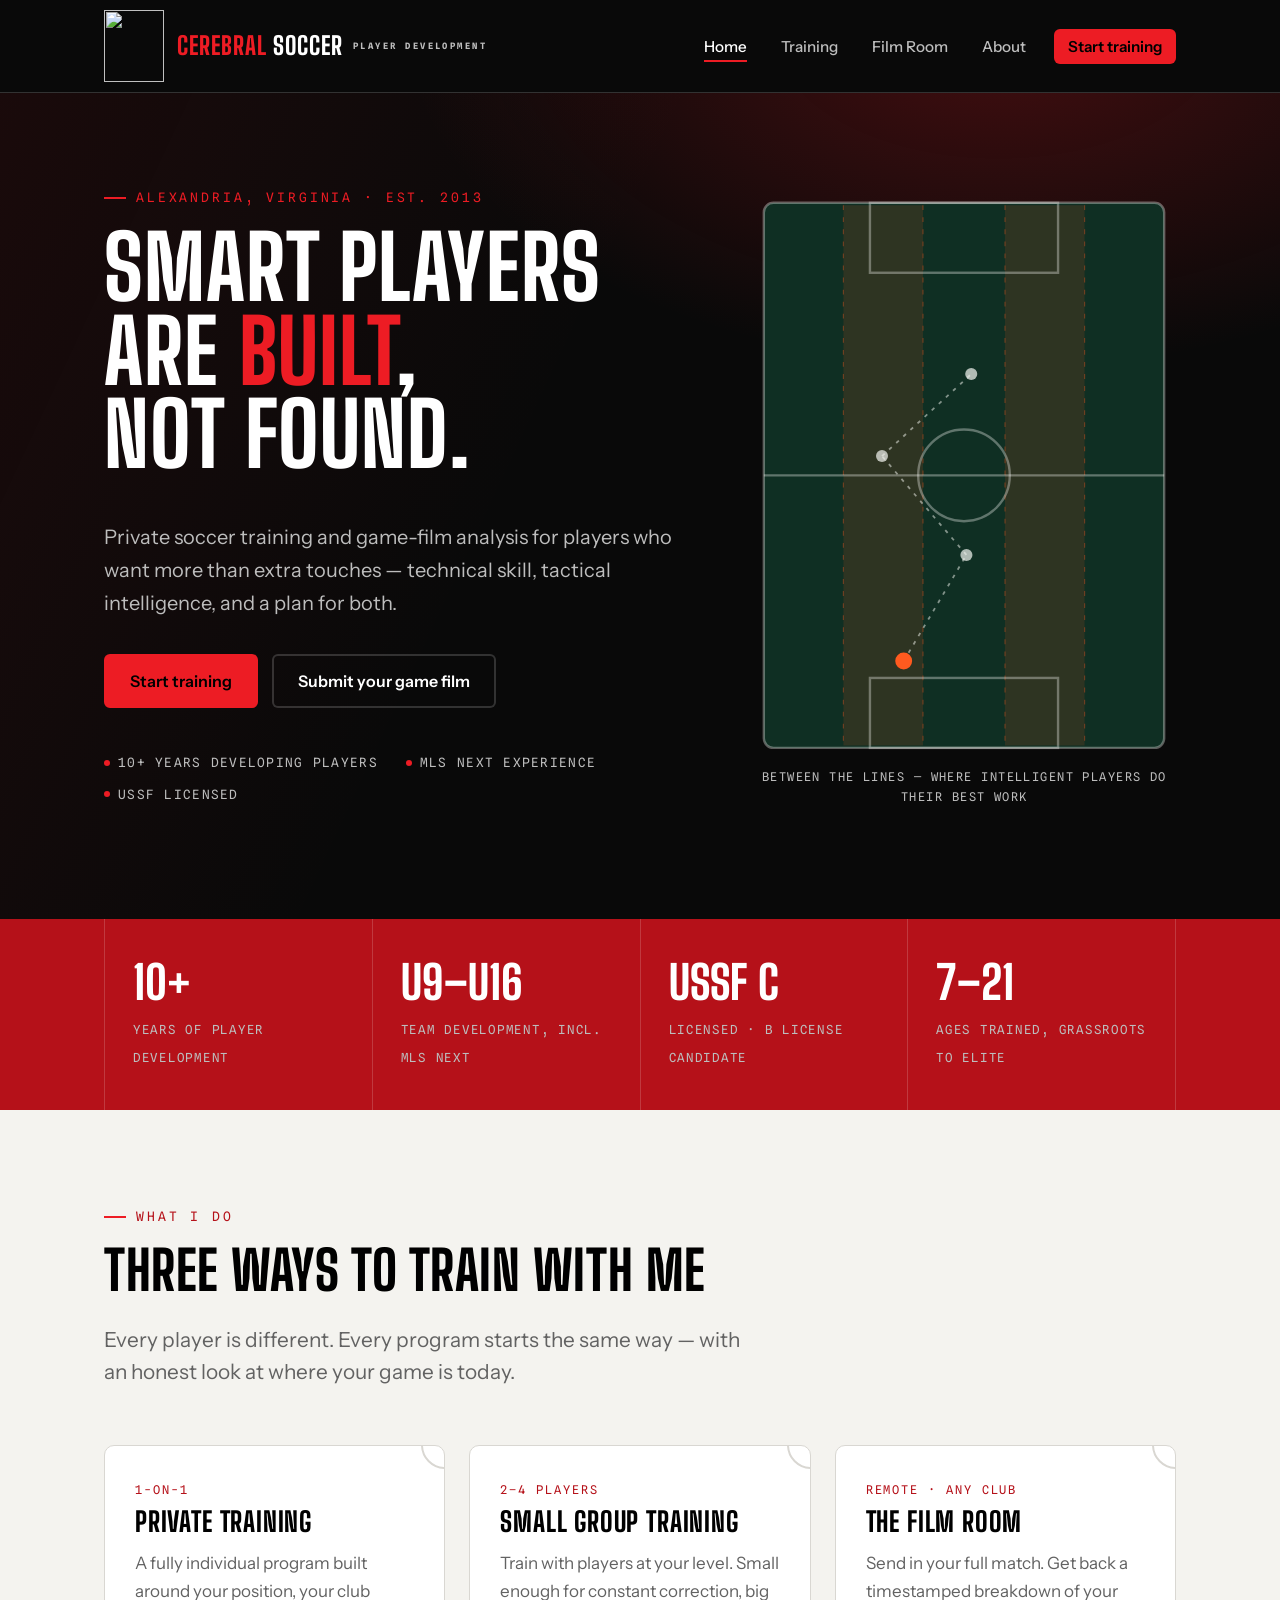
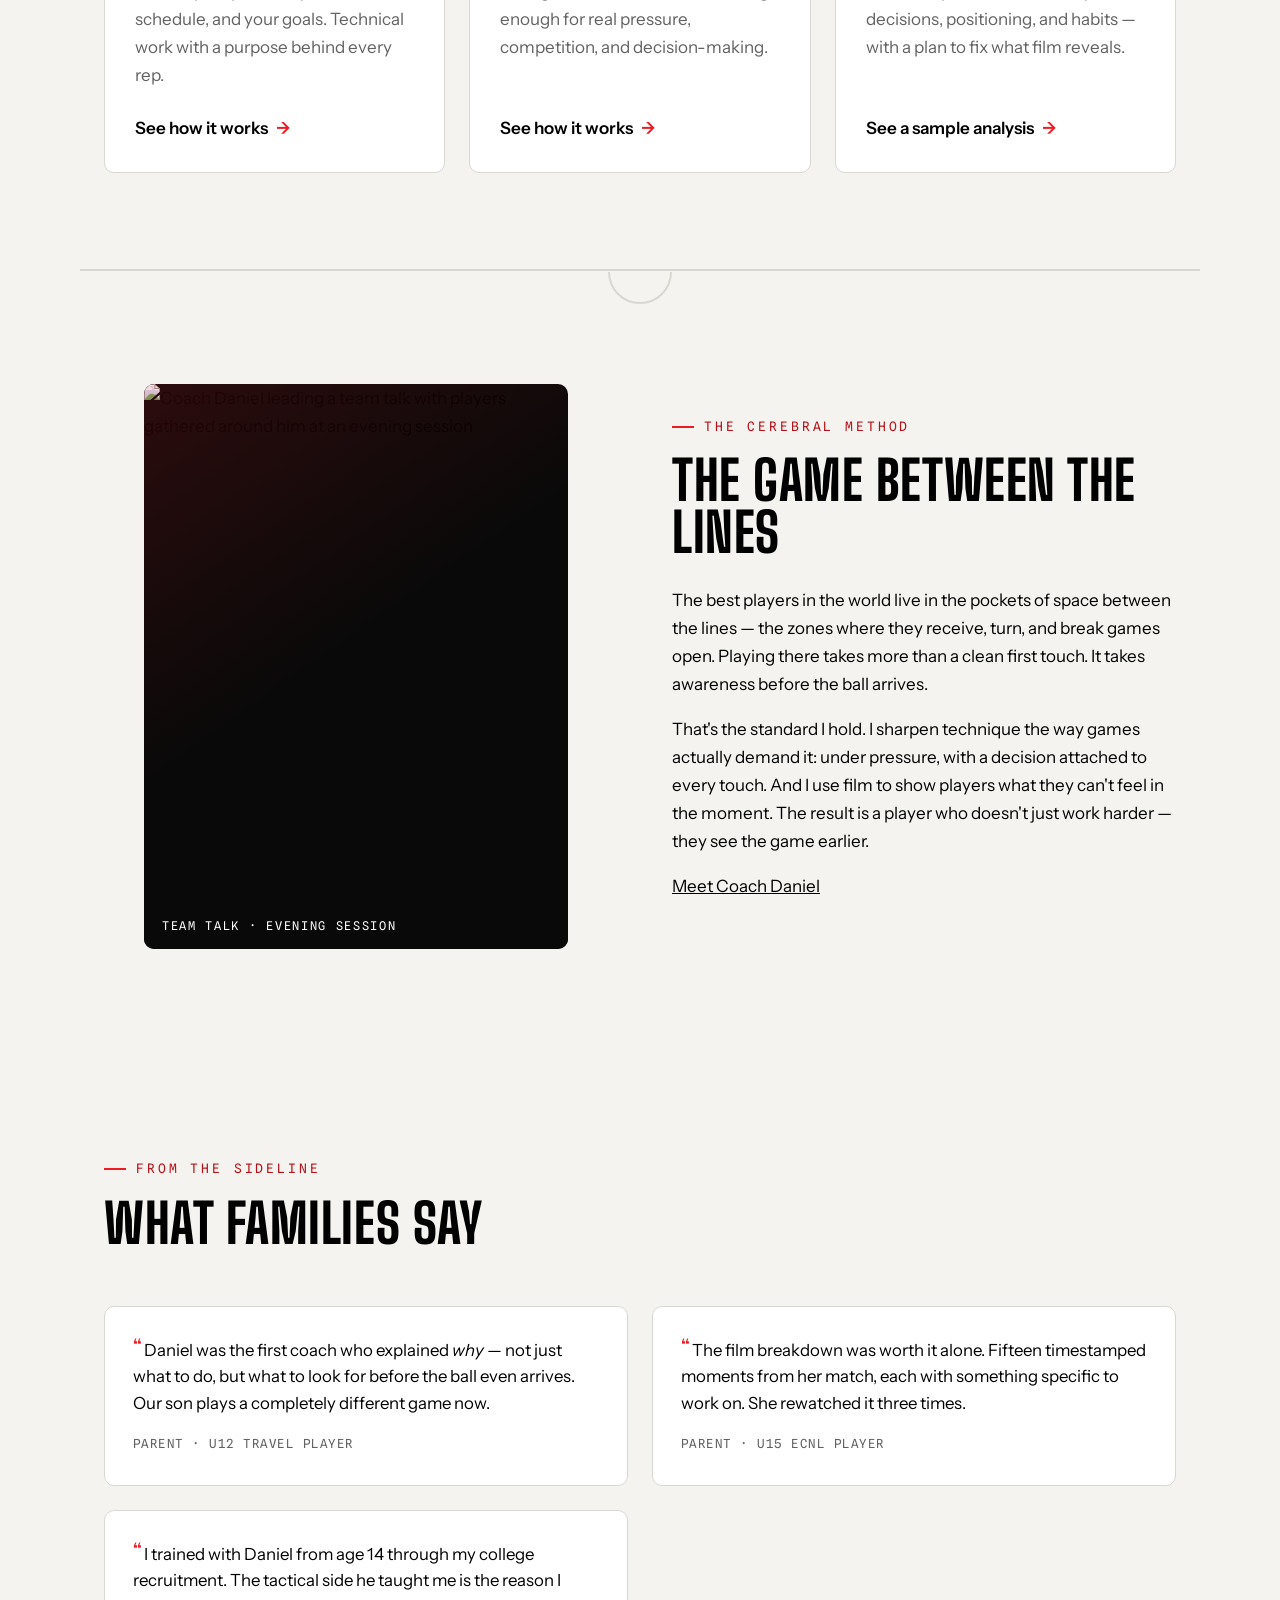
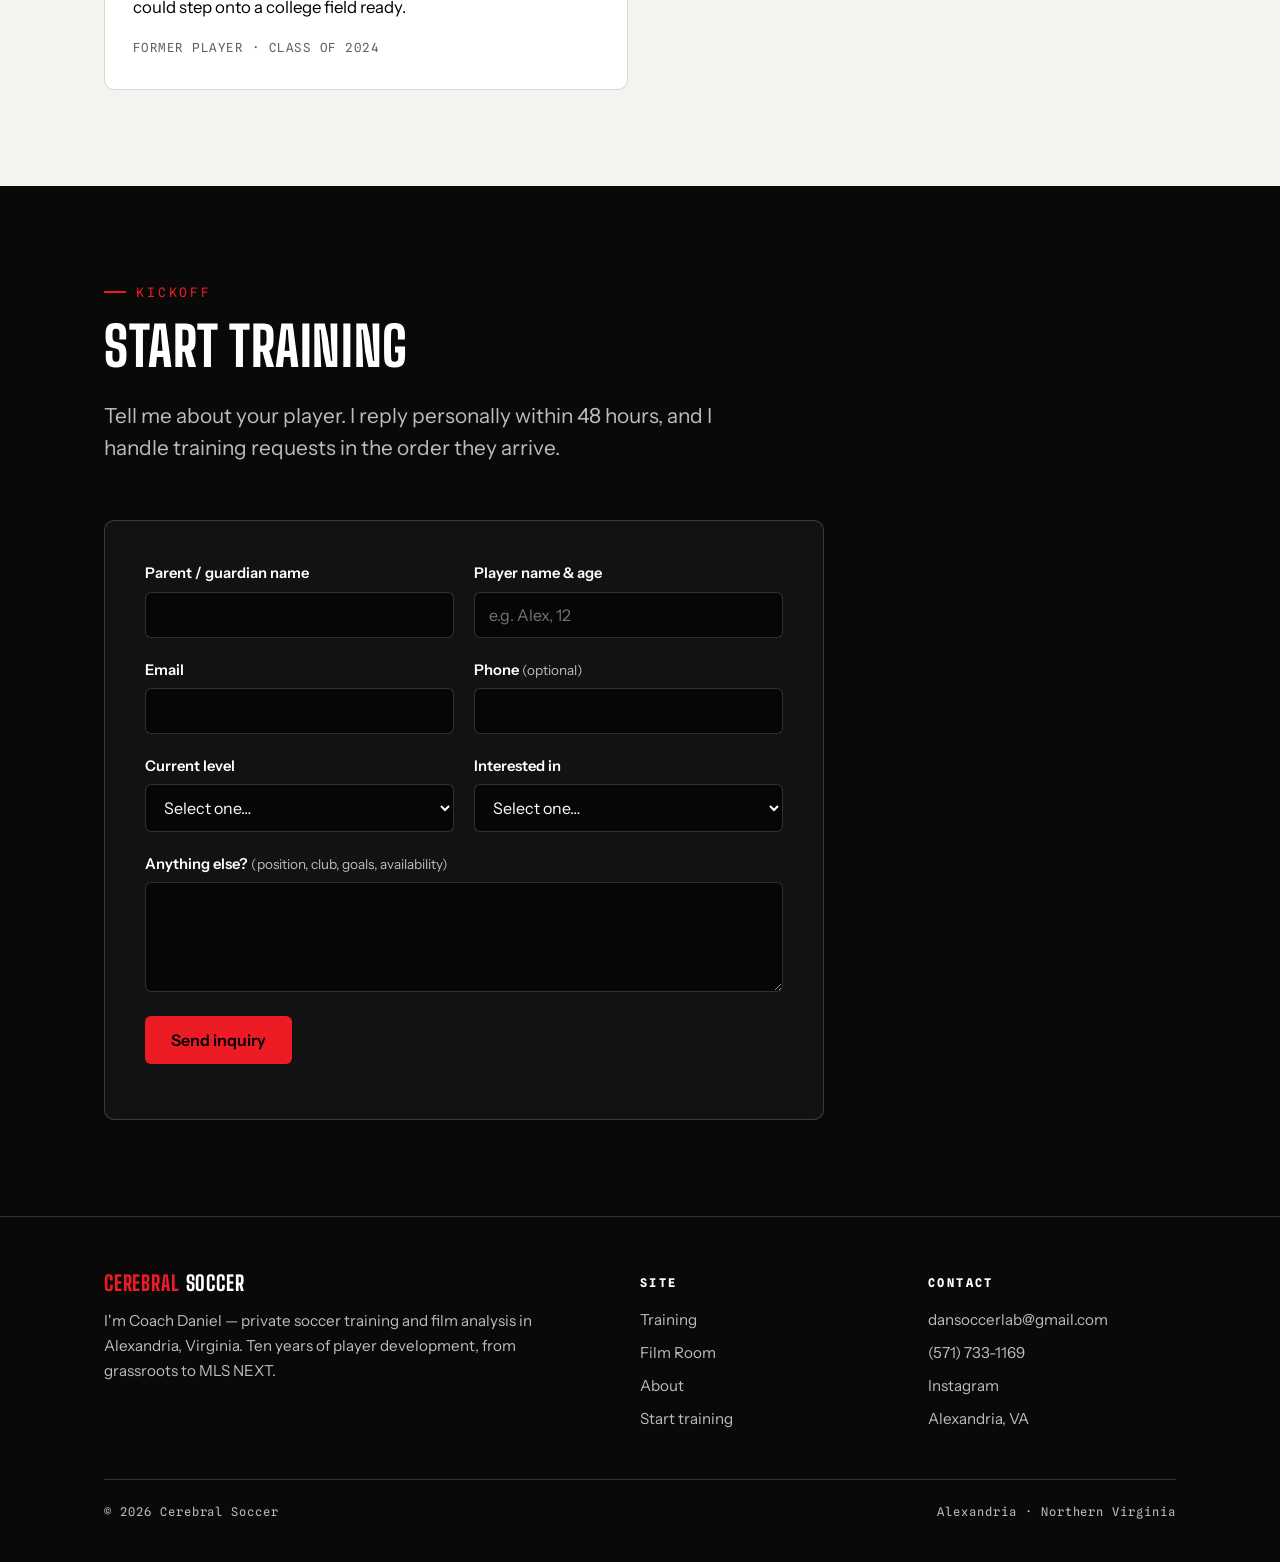
==== commit d61761df: "Preview: add Umami tracker to index.html only" ====
--- a/index.html
+++ b/index.html
@@ -3,36 +3,36 @@
 <head>
   <meta charset="UTF-8">
   <meta name="viewport" content="width=device-width, initial-scale=1.0">
-  <title>360 Soccer Training | Private Soccer Training and Game Review in Alexandria, VA</title>
-  <meta name="description" content="360 Soccer Training offers private soccer coaching and personal game review in Alexandria, Virginia. Players build their game through passing, first touch, dribbling, scanning, shooting, and position specific understanding.">
-  <meta property="og:title" content="360 Soccer Training">
-  <meta property="og:description" content="Private training and personal game review that help players see the game clearly and play with confidence.">
+  <title>Cerebral Soccer — Private Soccer Training &amp; Film Analysis · Alexandria, VA</title>
+  <meta name="description" content="Private soccer training and game-film analysis in Alexandria, Virginia. A decade of player development from grassroots to MLS NEXT, led by Coach Daniel.">
+  <meta property="og:title" content="Cerebral Soccer">
+  <meta property="og:description" content="Private soccer training and game-film analysis in Alexandria, VA. Smart players are built, not found.">
   <meta property="og:type" content="website">
-  <meta property="og:site_name" content="360 Soccer Training">
-  <meta property="og:url" content="https://360-soccer-training.vercel.app/">
-  <meta property="og:image" content="https://360-soccer-training.vercel.app/images/og-card.png?v=2">
+  <meta property="og:site_name" content="Cerebral Soccer">
+  <meta property="og:url" content="https://cerebral-soccer.vercel.app/">
+  <meta property="og:image" content="https://cerebral-soccer.vercel.app/images/og-card.png">
   <meta property="og:image:width" content="2400">
   <meta property="og:image:height" content="1260">
   <meta name="twitter:card" content="summary_large_image">
-  <meta name="twitter:title" content="360 Soccer Training">
-  <meta name="twitter:description" content="Private training and personal game review that help players see the game clearly and play with confidence.">
-  <meta name="twitter:image" content="https://360-soccer-training.vercel.app/images/og-card.png?v=2">
-  <link rel="apple-touch-icon" href="/apple-touch-icon.png?v=2">
-  <link rel="icon" type="image/png" href="/images/logo-360-icon.png">
+  <meta name="twitter:title" content="Cerebral Soccer">
+  <meta name="twitter:description" content="Private soccer training and game-film analysis in Alexandria, VA. Smart players are built, not found.">
+  <meta name="twitter:image" content="https://cerebral-soccer.vercel.app/images/og-card.png">
+  <link rel="apple-touch-icon" href="/apple-touch-icon.png">
+  <link rel="icon" href="data:image/svg+xml,%3Csvg%20xmlns%3D%27http%3A//www.w3.org/2000/svg%27%20viewBox%3D%270%200%20100%20100%27%3E%3Crect%20width%3D%27100%27%20height%3D%27100%27%20rx%3D%2720%27%20fill%3D%27%230b241b%27/%3E%3Ccircle%20cx%3D%2750%27%20cy%3D%2750%27%20r%3D%2731%27%20fill%3D%27none%27%20stroke%3D%27%23f5f7f2%27%20stroke-width%3D%273.5%27/%3E%3Cpath%20d%3D%27M50%2036%20L61%2044%20L57%2057%20L43%2057%20L39%2044%20Z%27%20fill%3D%27%23ff5a1f%27/%3E%3Cg%20stroke%3D%27%23f5f7f2%27%20stroke-width%3D%272.4%27%20stroke-linecap%3D%27round%27%3E%3Cline%20x1%3D%2750%27%20y1%3D%2736%27%20x2%3D%2750%27%20y2%3D%2724%27/%3E%3Cline%20x1%3D%2761%27%20y1%3D%2744%27%20x2%3D%2770%27%20y2%3D%2738%27/%3E%3Cline%20x1%3D%2757%27%20y1%3D%2757%27%20x2%3D%2763%27%20y2%3D%2768%27/%3E%3Cline%20x1%3D%2743%27%20y1%3D%2757%27%20x2%3D%2737%27%20y2%3D%2768%27/%3E%3Cline%20x1%3D%2739%27%20y1%3D%2744%27%20x2%3D%2730%27%20y2%3D%2738%27/%3E%3C/g%3E%3C/svg%3E">
   <link rel="preconnect" href="https://fonts.googleapis.com">
   <link rel="preconnect" href="https://fonts.gstatic.com" crossorigin>
-  <link href="https://fonts.googleapis.com/css2?family=Big+Shoulders+Display:wght@600;700;800&amp;family=Instrument+Sans:ital,wght@0,400;0,500;0,600;1,400&amp;family=Spline+Sans+Mono:wght@400;500&amp;display=swap" rel="stylesheet">
+  <link href="https://fonts.googleapis.com/css2?family=Big+Shoulders+Display:wght@600;700;800&family=Instrument+Sans:ital,wght@0,400;0,500;0,600;1,400&family=Spline+Sans+Mono:wght@400;500&display=swap" rel="stylesheet">
   <link rel="stylesheet" href="styles.css">
   <script type="application/ld+json">
   {
     "@context": "https://schema.org",
     "@type": "SportsActivityLocation",
-    "name": "360 Soccer Training",
-    "description": "Private sessions, small group training, and remote game review for youth soccer players with a USSF licensed coach who has MLS NEXT experience.",
-    "url": "https://360-soccer-training.vercel.app/",
-    "image": "https://360-soccer-training.vercel.app/images/og-card.png?v=2",
+    "name": "Cerebral Soccer",
+    "description": "Private soccer training and game-film analysis for youth players. 1-on-1 sessions, small group training, and remote film breakdowns by a USSF-licensed coach with MLS NEXT experience.",
+    "url": "https://cerebral-soccer.vercel.app/",
+    "image": "https://cerebral-soccer.vercel.app/images/og-card.png",
     "email": "dansoccerlab@gmail.com",
-    "telephone": "+15717331169",
+    "telephone": "+1-571-733-1169",
     "areaServed": [
       { "@type": "City", "name": "Alexandria" },
       { "@type": "AdministrativeArea", "name": "Northern Virginia" }
@@ -47,25 +47,26 @@
       "@type": "Person",
       "name": "Coach Daniel",
       "jobTitle": "Soccer Coach",
-      "description": "USSF C licensed youth soccer coach and USSF B License candidate with a decade of player development experience, including MLS NEXT head coaching."
+      "description": "USSF C licensed youth soccer coach, USSF B License candidate, with a decade of player development including MLS NEXT."
     },
     "makesOffer": [
-      { "@type": "Offer", "itemOffered": { "@type": "Service", "name": "Private Soccer Training" } },
+      { "@type": "Offer", "itemOffered": { "@type": "Service", "name": "Private 1-on-1 Soccer Training" } },
       { "@type": "Offer", "itemOffered": { "@type": "Service", "name": "Small Group Soccer Training" } },
-      { "@type": "Offer", "itemOffered": { "@type": "Service", "name": "Game Review" } }
+      { "@type": "Offer", "itemOffered": { "@type": "Service", "name": "Game Film Analysis" } }
     ]
   }
   </script>
+  <script defer src="https://umbrel.taila724bc.ts.net/script.js" data-website-id="3eb309ec-4f70-4cd7-8d57-47f86abe0dbe"></script>
 </head>
 <body>
   <a class="skip-link" href="#main">Skip to content</a>
 
   <header class="site-header">
     <div class="container nav-bar">
-      <a class="wordmark" href="index.html" aria-label="360 Soccer Training home">
-        <img class="wordmark-logo" src="/images/logo-360.png" alt="" width="30" height="30">
-        <span class="brand-number">360&nbsp;</span><span class="brand-name">Soccer Training</span>
-        <small>Complete Player Development</small>
+      <a class="wordmark" href="index.html" aria-label="Cerebral Soccer — home">
+        <img class="wordmark-logo" src="logo.svg" alt="" width="30" height="30">
+        <span class="half">Cerebral&nbsp;</span><span class="lab">Soccer</span>
+        <small>Player Development</small>
       </a>
       <button class="nav-toggle" aria-expanded="false" aria-controls="nav-links" aria-label="Toggle menu">
         <svg class="icon-open" width="26" height="26" viewBox="0 0 24 24" fill="none" stroke="currentColor" stroke-width="2" aria-hidden="true"><path d="M3 6h18M3 12h18M3 18h18"/></svg>
@@ -74,7 +75,7 @@
       <ul class="nav-links" id="nav-links">
         <li><a href="index.html" aria-current="page">Home</a></li>
         <li><a href="training.html">Training</a></li>
-        <li><a href="game-review.html">Game Review</a></li>
+        <li><a href="film-room.html">Film Room</a></li>
         <li><a href="about.html">About</a></li>
         <li><a class="nav-cta" href="#contact">Start training</a></li>
       </ul>
@@ -87,50 +88,44 @@
     <section class="hero on-dark">
       <div class="container hero-grid">
         <div>
-          <p class="eyebrow">Alexandria, Virginia · Complete player development</p>
-          <h1>Train the <span class="accent">whole</span><br>player. See<br>the whole game.</h1>
-          <p class="hero-sub">Private soccer training and personal game review that build the whole player from the ball up. We develop passing, first touch, and dribbling first, then add scanning, shooting, and a clearer understanding of your position.</p>
+          <p class="eyebrow">Alexandria, Virginia · Est. 2013</p>
+          <h1>Smart players<br>are <span class="accent">built</span>,<br>not found.</h1>
+          <p class="hero-sub">Private soccer training and game-film analysis for players who want more than extra touches — technical skill, tactical intelligence, and a plan for both.</p>
           <div class="hero-ctas">
             <a class="btn btn-cone" href="#contact">Start training</a>
-            <a class="btn btn-ghost" href="game-review.html">Request a game review</a>
+            <a class="btn btn-ghost" href="film-room.html">Submit your game film</a>
           </div>
           <ul class="hero-cred">
             <li>10+ years developing players</li>
-            <li>MLS NEXT head coach</li>
+            <li>MLS NEXT experience</li>
             <li>USSF licensed</li>
           </ul>
         </div>
 
         <figure class="hero-pitch" aria-hidden="false">
-          <svg viewBox="0 0 340 460" role="img" aria-label="Soccer pitch diagram showing the complete 360 player development model">
-            <rect x="4" y="4" width="332" height="452" rx="8" fill="#151515" stroke="#ffffff" stroke-opacity="0.32" stroke-width="2"/>
-            <line x1="4" y1="230" x2="336" y2="230" stroke="#ffffff" stroke-opacity="0.28" stroke-width="2"/>
-            <circle cx="170" cy="230" r="38" fill="none" stroke="#ffffff" stroke-opacity="0.28" stroke-width="2"/>
-            <rect x="92" y="4" width="156" height="58" fill="none" stroke="#ffffff" stroke-opacity="0.28" stroke-width="2"/>
-            <rect x="92" y="398" width="156" height="58" fill="none" stroke="#ffffff" stroke-opacity="0.28" stroke-width="2"/>
-            <circle cx="170" cy="230" r="108" fill="#ed1c24" opacity="0.08"/>
-            <circle cx="170" cy="230" r="108" fill="none" stroke="#ed1c24" stroke-width="3" stroke-dasharray="210 26"/>
-            <path d="M170 122V338M62 230H278" stroke="#ed1c24" stroke-opacity="0.3" stroke-width="1.5" stroke-dasharray="4 7"/>
-            <circle cx="170" cy="230" r="57" fill="#090909" stroke="#ffffff" stroke-opacity="0.22"/>
-            <text x="170" y="246" fill="#ffffff" font-family="'Big Shoulders Display', sans-serif" font-size="58" font-style="italic" font-weight="800" letter-spacing="-2" text-anchor="middle">360</text>
-            <defs>
-              <path id="label-top" d="M71.7 131.7 A139 139 0 0 1 268.3 131.7"/>
-              <path id="label-right" d="M268.3 131.7 A139 139 0 0 1 268.3 328.3"/>
-              <path id="label-bottom" d="M71.7 328.3 A139 139 0 0 0 268.3 328.3"/>
-              <path id="label-left" d="M71.7 328.3 A139 139 0 0 1 71.7 131.7"/>
-            </defs>
-            <g fill="#ffffff" font-family="'Spline Sans Mono', monospace" font-size="11.5" font-weight="400" letter-spacing="1" text-anchor="middle">
-              <text><textPath href="#label-top" startOffset="50%">TECHNIQUE</textPath></text>
-              <text><textPath href="#label-right" startOffset="50%">SPATIAL AWARENESS</textPath></text>
-              <text><textPath href="#label-bottom" startOffset="50%">TACTICAL UNDERSTANDING</textPath></text>
-              <text><textPath href="#label-left" startOffset="50%">DECISION MAKING</textPath></text>
-            </g>
-            <g class="ball">
-              <circle cx="170" cy="122" r="10" fill="#ed1c24"/>
-              <circle cx="170" cy="122" r="4" fill="#ffffff"/>
-            </g>
+          <svg viewBox="0 0 340 460" role="img" aria-label="Pitch diagram with the smart zones between the lines highlighted in orange">
+            <!-- pitch base -->
+            <rect x="4" y="4" width="332" height="452" rx="8" fill="#0f2f23" stroke="#f5f7f2" stroke-opacity="0.35" stroke-width="2"/>
+            <!-- highlighted channels -->
+            <rect x="70" y="6" width="66" height="448" fill="#ff5a1f" opacity="0.13"/>
+            <rect x="204" y="6" width="66" height="448" fill="#ff5a1f" opacity="0.13"/>
+            <line x1="70" y1="6" x2="70" y2="454" stroke="#ff5a1f" stroke-opacity="0.35" stroke-dasharray="4 6"/>
+            <line x1="136" y1="6" x2="136" y2="454" stroke="#ff5a1f" stroke-opacity="0.35" stroke-dasharray="4 6"/>
+            <line x1="204" y1="6" x2="204" y2="454" stroke="#ff5a1f" stroke-opacity="0.35" stroke-dasharray="4 6"/>
+            <line x1="270" y1="6" x2="270" y2="454" stroke="#ff5a1f" stroke-opacity="0.35" stroke-dasharray="4 6"/>
+            <!-- pitch markings -->
+            <line x1="4" y1="230" x2="336" y2="230" stroke="#f5f7f2" stroke-opacity="0.35" stroke-width="2"/>
+            <circle cx="170" cy="230" r="38" fill="none" stroke="#f5f7f2" stroke-opacity="0.35" stroke-width="2"/>
+            <rect x="92" y="4" width="156" height="58" fill="none" stroke="#f5f7f2" stroke-opacity="0.35" stroke-width="2"/>
+            <rect x="92" y="398" width="156" height="58" fill="none" stroke="#f5f7f2" stroke-opacity="0.35" stroke-width="2"/>
+            <!-- pass sequence through the channel -->
+            <path d="M120 384 L172 296 M172 296 L102 214 M102 214 L176 146" stroke="#f5f7f2" stroke-opacity="0.5" stroke-width="1.5" stroke-dasharray="3 5"/>
+            <circle cx="172" cy="296" r="5" fill="#f5f7f2" opacity="0.7"/>
+            <circle cx="102" cy="214" r="5" fill="#f5f7f2" opacity="0.7"/>
+            <circle cx="176" cy="146" r="5" fill="#f5f7f2" opacity="0.7"/>
+            <circle class="ball" cx="120" cy="384" r="7" fill="#ff5a1f"/>
           </svg>
-          <figcaption>Complete development · every side of the game</figcaption>
+          <figcaption>Between the lines — where intelligent players do their best work</figcaption>
         </figure>
       </div>
     </section>
@@ -144,15 +139,15 @@
             <span class="label">Years of player development</span>
           </div>
           <div class="cred-cell reveal">
-            <span class="big">U9 to U16</span>
-            <span class="label">Team development, including MLS NEXT</span>
+            <span class="big">U9–U16</span>
+            <span class="label">Team development, incl. MLS NEXT</span>
           </div>
           <div class="cred-cell reveal">
             <span class="big">USSF C</span>
             <span class="label">Licensed · B License candidate</span>
           </div>
           <div class="cred-cell reveal">
-            <span class="big">Ages 7 to 21</span>
+            <span class="big">7–21</span>
             <span class="label">Ages trained, grassroots to elite</span>
           </div>
         </div>
@@ -163,28 +158,28 @@
     <section class="section on-light">
       <div class="container">
         <div class="section-head">
-          <p class="eyebrow">Ways to train</p>
-          <h2>Find the right fit for your player</h2>
-          <p class="lede">We start by looking at where your player is today, what they want to improve, and what will help most.</p>
+          <p class="eyebrow">What I do</p>
+          <h2>Three ways to train with me</h2>
+          <p class="lede">Every player is different. Every program starts the same way — with an honest look at where your game is today.</p>
         </div>
         <div class="card-grid">
           <article class="card reveal">
-            <span class="card-tag">Private</span>
+            <span class="card-tag">1-on-1</span>
             <h3>Private Training</h3>
-            <p>One player, one plan. We work on the technical details and game decisions that matter most for your position and goals.</p>
+            <p>A fully individual program built around your position, your club schedule, and your goals. Technical work with a purpose behind every rep.</p>
             <a class="card-link" href="training.html">See how it works</a>
           </article>
           <article class="card reveal">
-            <span class="card-tag">2 to 4 players</span>
+            <span class="card-tag">2–4 players</span>
             <h3>Small Group Training</h3>
-            <p>Train with players at a similar level. You get individual coaching plus the pressure and competition that solo work cannot create.</p>
+            <p>Train with players at your level. Small enough for constant correction, big enough for real pressure, competition, and decision-making.</p>
             <a class="card-link" href="training.html#small-group">See how it works</a>
           </article>
           <article class="card reveal">
             <span class="card-tag">Remote · Any club</span>
-            <h3>Game Review</h3>
-            <p>Send me a full match. I will show you the choices, positioning, and habits that are easy to miss while you are playing, then give you a clear plan for what comes next.</p>
-            <a class="card-link" href="game-review.html">See a sample review</a>
+            <h3>The Film Room</h3>
+            <p>Send in your full match. Get back a timestamped breakdown of your decisions, positioning, and habits — with a plan to fix what film reveals.</p>
+            <a class="card-link" href="film-room.html">See a sample analysis</a>
           </article>
         </div>
       </div>
@@ -200,10 +195,10 @@
           <figcaption>Team talk · evening session</figcaption>
         </figure>
         <div class="reveal">
-          <p class="eyebrow">The 360 method</p>
-          <h2>Start with the fundamentals. Build the full game.</h2>
-          <p>No matter what position you play, the most repeated and fundamental aspects of the game that a player has to keep improving on the ball are passing, first touch and dribbling. My drills are designed to make sure that players keep improving and nurturing these 3 important aspects their game. From this foundation, I help my players build other aspects of their game such as shooting, spatial awareness/scanning and tactical understand of their position.</p>
-          <p>With every drill I’ll focus on not just the “how?” but also the “why?” In order to help my players translate what we do training to their specific positions they play in.</p>
+          <p class="eyebrow">The Cerebral method</p>
+          <h2>The game between the lines</h2>
+          <p>The best players in the world live in the pockets of space between the lines — the zones where they receive, turn, and break games open. Playing there takes more than a clean first touch. It takes awareness before the ball arrives.</p>
+          <p>That's the standard I hold. I sharpen technique the way games actually demand it: under pressure, with a decision attached to every touch. And I use film to show players what they can't feel in the moment. The result is a player who doesn't just work harder — they see the game earlier.</p>
           <p><a class="card-link" href="about.html">Meet Coach Daniel</a></p>
         </div>
       </div>
@@ -216,22 +211,19 @@
           <p class="eyebrow">From the sideline</p>
           <h2>What families say</h2>
         </div>
+        <!-- SWAP: replace these placeholder quotes with real family testimonials before launch -->
         <div class="quote-grid">
           <figure class="quote reveal">
-            <p>With his coaching and constant belief in me, I progressed from ECNL Regional League to ECNL and ultimately to playing college soccer.</p>
-            <figcaption>Shuarya · College player</figcaption>
+            <p>Daniel was the first coach who explained <em>why</em> — not just what to do, but what to look for before the ball even arrives. Our son plays a completely different game now.</p>
+            <figcaption>Parent · U12 travel player</figcaption>
           </figure>
           <figure class="quote reveal">
-            <p>Coach Daniel was truly the best coach I ever had for soccer. Countless hours of drills and advice, early morning sessions, and thousands of reps, Coach Daniel truly helped me with every part of my game.</p>
-            <figcaption>Jack Tyrer · Academy and high school player</figcaption>
+            <p>The film breakdown was worth it alone. Fifteen timestamped moments from her match, each with something specific to work on. She rewatched it three times.</p>
+            <figcaption>Parent · U15 ECNL player</figcaption>
           </figure>
           <figure class="quote reveal">
-            <p>The training we have been doing especially the turning and scanning drills have immensely improved my game and speed of play.</p>
-            <figcaption>Tasi · MLS NEXT 2 player</figcaption>
-          </figure>
-          <figure class="quote reveal">
-            <p>Coach Dan has guided my son’s development since age seven, providing a custom training program that supported his growth through the ECNL pathway and into college soccer.</p>
-            <figcaption>Sanjay · Parent</figcaption>
+            <p>I trained with Daniel from age 14 through my college recruitment. The tactical side he taught me is the reason I could step onto a college field ready.</p>
+            <figcaption>Former player · Class of 2024</figcaption>
           </figure>
         </div>
       </div>
@@ -281,7 +273,7 @@
                 <option value="">Select one…</option>
                 <option>Private training</option>
                 <option>Small group training</option>
-                <option>Game Review</option>
+                <option>Film Room analysis</option>
                 <option>Not sure yet</option>
               </select>
             </div>
@@ -291,7 +283,7 @@
             </div>
           </div>
           <input type="text" name="_gotcha" class="hp-field" tabindex="-1" autocomplete="off" aria-hidden="true">
-          <input type="hidden" name="_subject" value="New training inquiry | 360 Soccer Training website">
+          <input type="hidden" name="_subject" value="New training inquiry — Cerebral Soccer website">
           <div class="form-status" role="status" aria-live="polite"></div>
           <p class="form-note"><button class="btn btn-cone" type="submit" data-label="Send inquiry">Send inquiry</button></p>
         </form>
@@ -304,17 +296,16 @@
     <div class="container">
       <div class="footer-grid">
         <div>
-          <a class="wordmark" href="index.html" aria-label="360 Soccer Training home">
-            <img class="wordmark-logo" src="/images/logo-360.png" alt="" width="30" height="30">
-            <span class="brand-number">360&nbsp;</span><span class="brand-name">Soccer Training</span>
+          <a class="wordmark" href="index.html" aria-label="Cerebral Soccer — home">
+            <span class="half">Cerebral&nbsp;</span><span class="lab">Soccer</span>
           </a>
-          <p style="margin-top:14px; max-width: 32em;">I'm Coach Daniel. I provide private soccer training and game review in Alexandria, Virginia, with ten years of experience developing players from recreational soccer through MLS NEXT.</p>
+          <p style="margin-top:14px; max-width: 32em;">I'm Coach Daniel — private soccer training and film analysis in Alexandria, Virginia. Ten years of player development, from grassroots to MLS NEXT.</p>
         </div>
         <div>
           <h4>Site</h4>
           <ul>
             <li><a href="training.html">Training</a></li>
-            <li><a href="game-review.html">Game Review</a></li>
+            <li><a href="film-room.html">Film Room</a></li>
             <li><a href="about.html">About</a></li>
             <li><a href="index.html#contact">Start training</a></li>
           </ul>
@@ -324,14 +315,14 @@
           <ul>
             <!-- SWAP: replace Instagram placeholder with Daniel's real Instagram URL -->
             <li><a href="mailto:dansoccerlab@gmail.com">dansoccerlab@gmail.com</a></li>
-            <li><a href="tel:+15717331169">(571) 733 1169</a></li>
+            <li><a href="tel:+15717331169">(571) 733-1169</a></li>
             <li><a href="https://instagram.com" rel="noopener">Instagram</a></li>
             <li>Alexandria, VA</li>
           </ul>
         </div>
       </div>
       <div class="footer-bottom">
-        <span>© <span id="year">2026</span> 360 Soccer Training</span>
+        <span>© <span id="year">2026</span> Cerebral Soccer</span>
         <span>Alexandria · Northern Virginia</span>
       </div>
     </div>
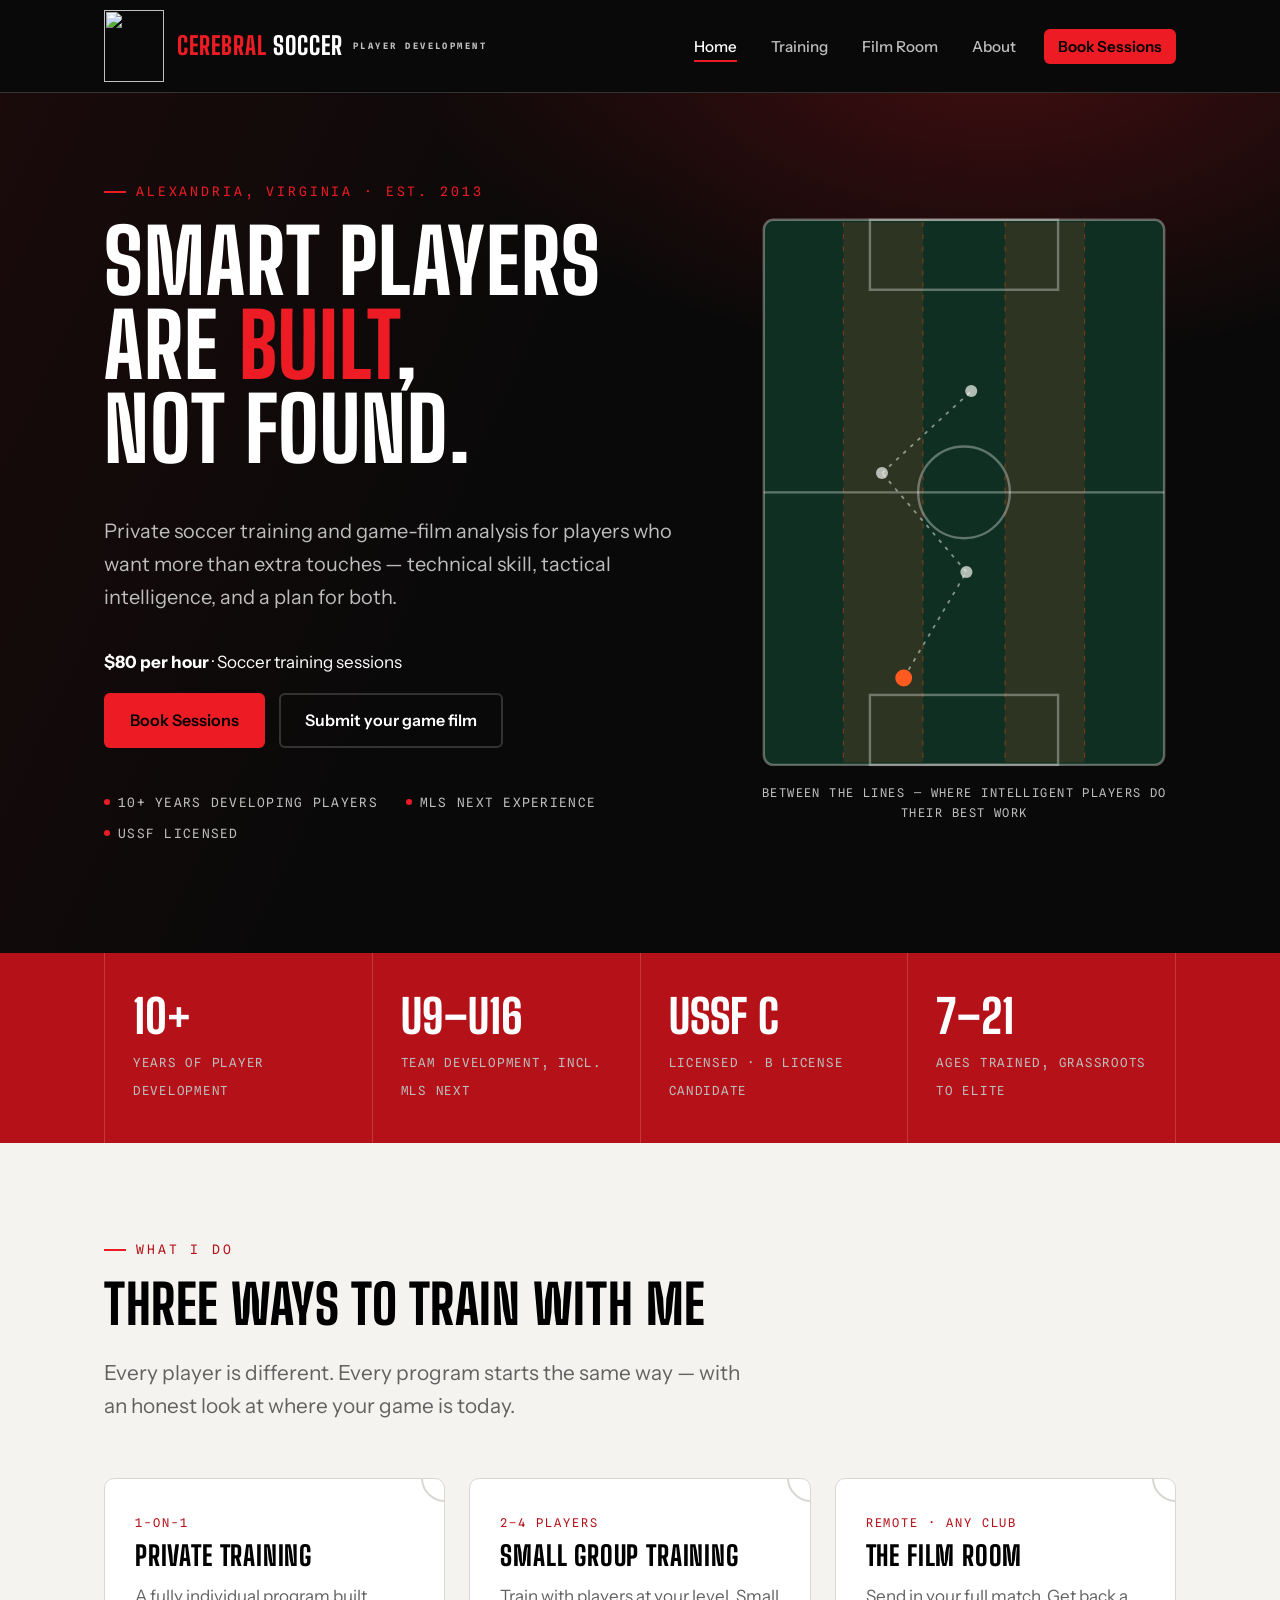
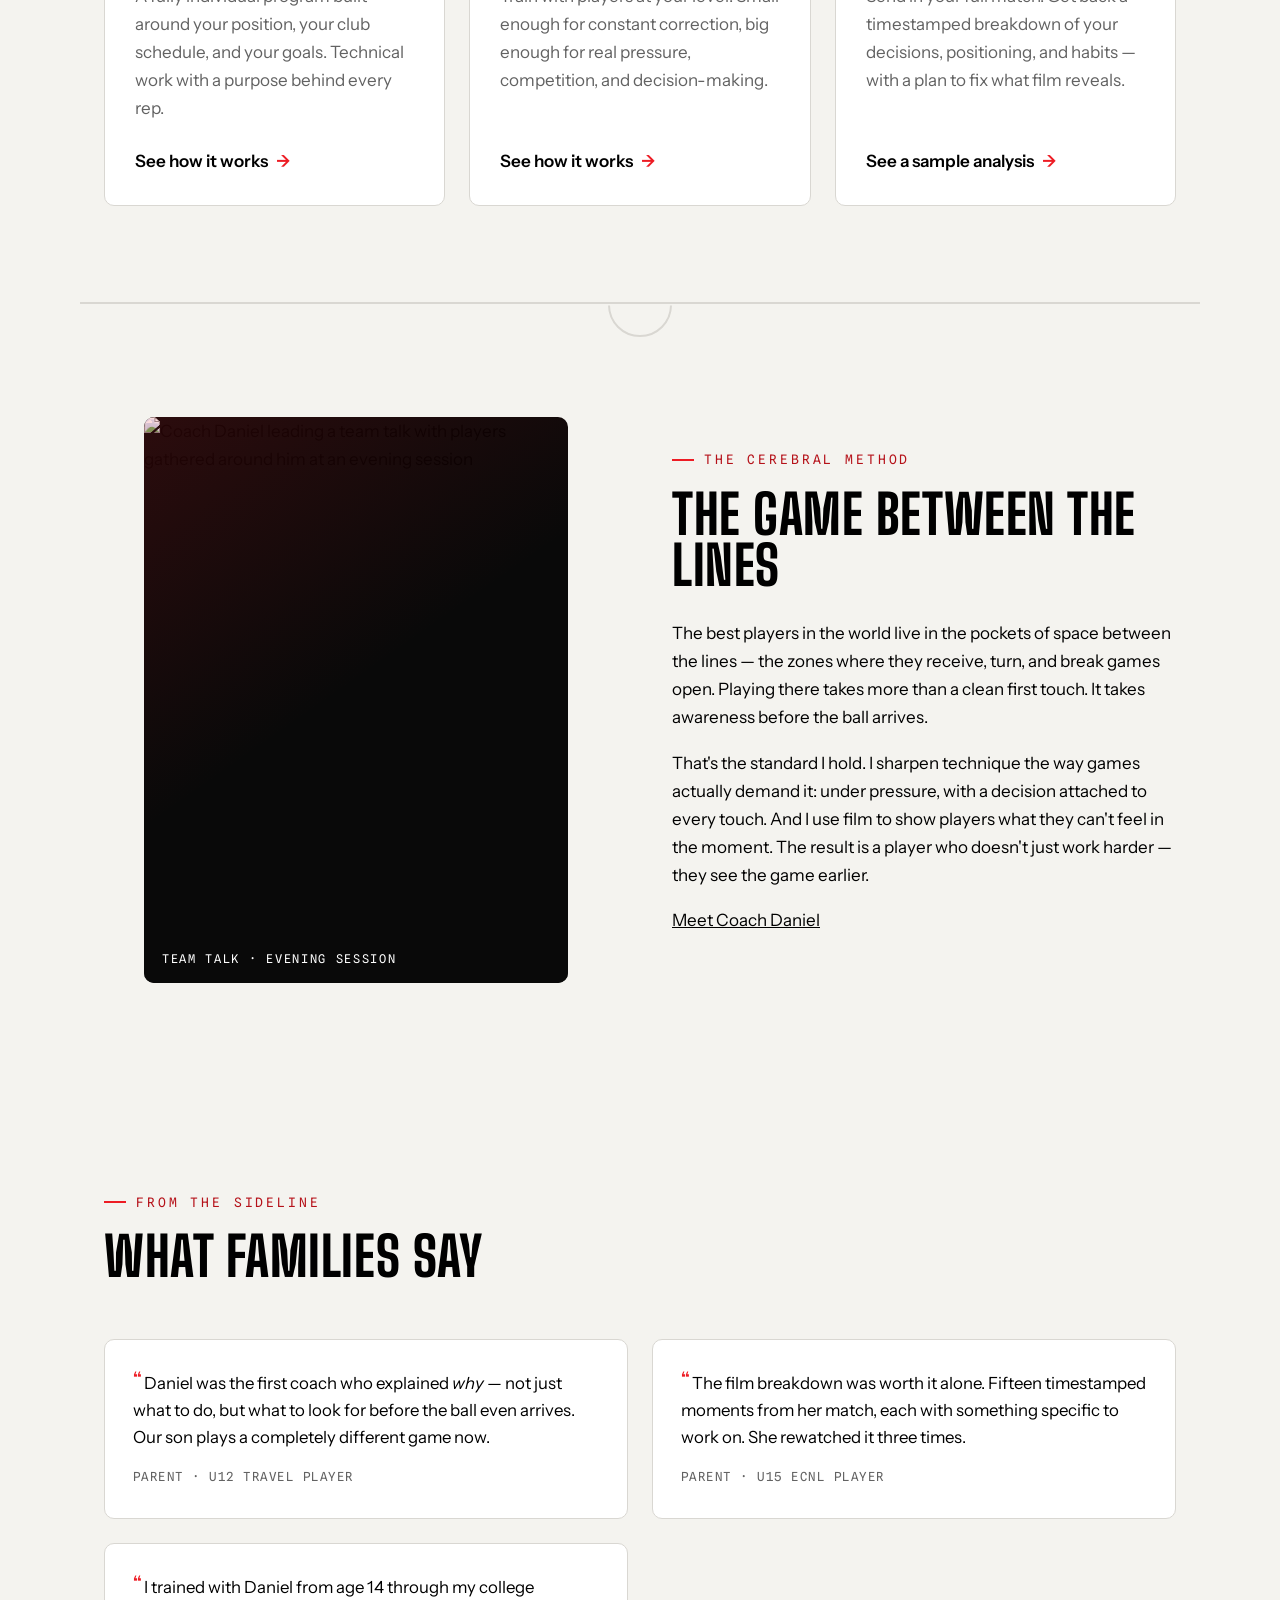
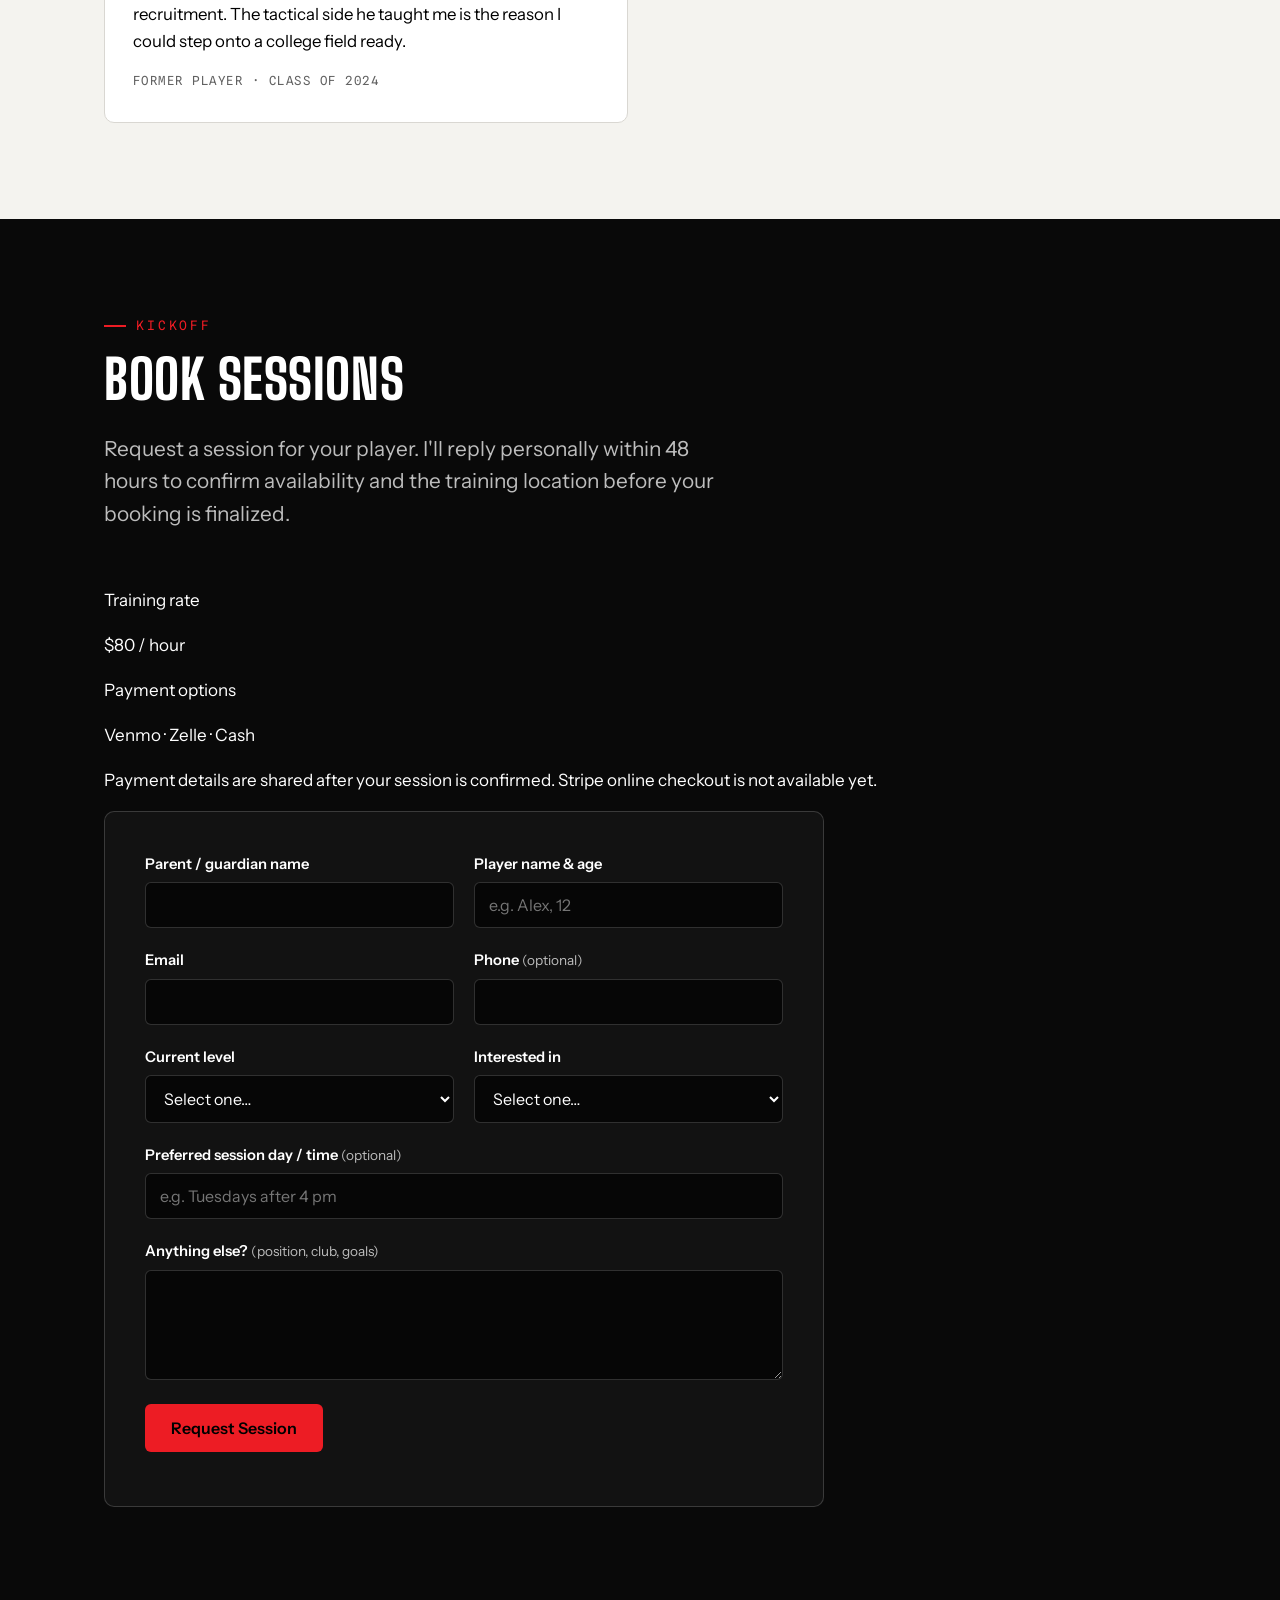
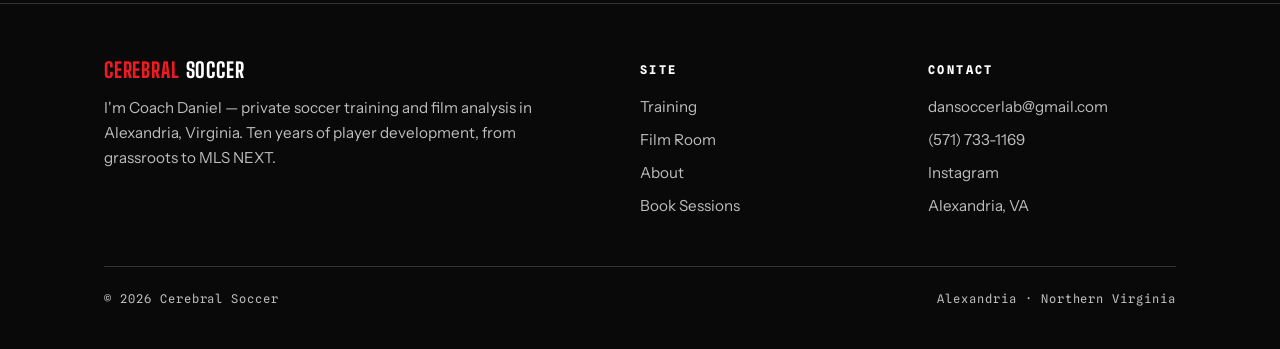
==== commit a6f6162f: "Update booking CTA, $80/hr pricing and interim payment options" ====
--- a/index.html
+++ b/index.html
@@ -56,7 +56,6 @@
     ]
   }
   </script>
-  <script defer src="https://umbrel.taila724bc.ts.net/script.js" data-website-id="3eb309ec-4f70-4cd7-8d57-47f86abe0dbe"></script>
 </head>
 <body>
   <a class="skip-link" href="#main">Skip to content</a>
@@ -77,7 +76,7 @@
         <li><a href="training.html">Training</a></li>
         <li><a href="film-room.html">Film Room</a></li>
         <li><a href="about.html">About</a></li>
-        <li><a class="nav-cta" href="#contact">Start training</a></li>
+        <li><a class="nav-cta" href="#contact">Book Sessions</a></li>
       </ul>
     </div>
   </header>
@@ -91,8 +90,9 @@
           <p class="eyebrow">Alexandria, Virginia · Est. 2013</p>
           <h1>Smart players<br>are <span class="accent">built</span>,<br>not found.</h1>
           <p class="hero-sub">Private soccer training and game-film analysis for players who want more than extra touches — technical skill, tactical intelligence, and a plan for both.</p>
+          <p class="hero-rate"><strong>$80 per hour</strong> · Soccer training sessions</p>
           <div class="hero-ctas">
-            <a class="btn btn-cone" href="#contact">Start training</a>
+            <a class="btn btn-cone" href="#contact">Book Sessions</a>
             <a class="btn btn-ghost" href="film-room.html">Submit your game film</a>
           </div>
           <ul class="hero-cred">
@@ -234,8 +234,20 @@
       <div class="container">
         <div class="section-head">
           <p class="eyebrow">Kickoff</p>
-          <h2>Start training</h2>
-          <p class="lede">Tell me about your player. I reply personally within 48 hours, and I handle training requests in the order they arrive.</p>
+          <h2>Book Sessions</h2>
+          <p class="lede">Request a session for your player. I'll reply personally within 48 hours to confirm availability and the training location before your booking is finalized.</p>
+        </div>
+
+        <div class="booking-summary" aria-label="Session pricing and payment information">
+          <div>
+            <p class="booking-label">Training rate</p>
+            <p class="booking-price">$80 <span>/ hour</span></p>
+          </div>
+          <div>
+            <p class="booking-label">Payment options</p>
+            <p class="booking-methods">Venmo · Zelle · Cash</p>
+            <p class="booking-note">Payment details are shared after your session is confirmed. Stripe online checkout is not available yet.</p>
+          </div>
         </div>
 
         <form class="form-shell" action="https://formspree.io/f/mjgnkwee" method="POST" data-dsl-form novalidate="">
@@ -278,14 +290,18 @@
               </select>
             </div>
             <div class="full">
-              <label for="c-msg">Anything else? <span class="hint">(position, club, goals, availability)</span></label>
+              <label for="c-time">Preferred session day / time <span class="hint">(optional)</span></label>
+              <input id="c-time" name="preferred_session_time" type="text" placeholder="e.g. Tuesdays after 4 pm">
+            </div>
+            <div class="full">
+              <label for="c-msg">Anything else? <span class="hint">(position, club, goals)</span></label>
               <textarea id="c-msg" name="message"></textarea>
             </div>
           </div>
           <input type="text" name="_gotcha" class="hp-field" tabindex="-1" autocomplete="off" aria-hidden="true">
-          <input type="hidden" name="_subject" value="New training inquiry — Cerebral Soccer website">
+          <input type="hidden" name="_subject" value="New session booking request — Cerebral Soccer website">
           <div class="form-status" role="status" aria-live="polite"></div>
-          <p class="form-note"><button class="btn btn-cone" type="submit" data-label="Send inquiry">Send inquiry</button></p>
+          <p class="form-note"><button class="btn btn-cone" type="submit" data-label="Request Session">Request Session</button></p>
         </form>
       </div>
     </section>
@@ -307,7 +323,7 @@
             <li><a href="training.html">Training</a></li>
             <li><a href="film-room.html">Film Room</a></li>
             <li><a href="about.html">About</a></li>
-            <li><a href="index.html#contact">Start training</a></li>
+            <li><a href="index.html#contact">Book Sessions</a></li>
           </ul>
         </div>
         <div>
